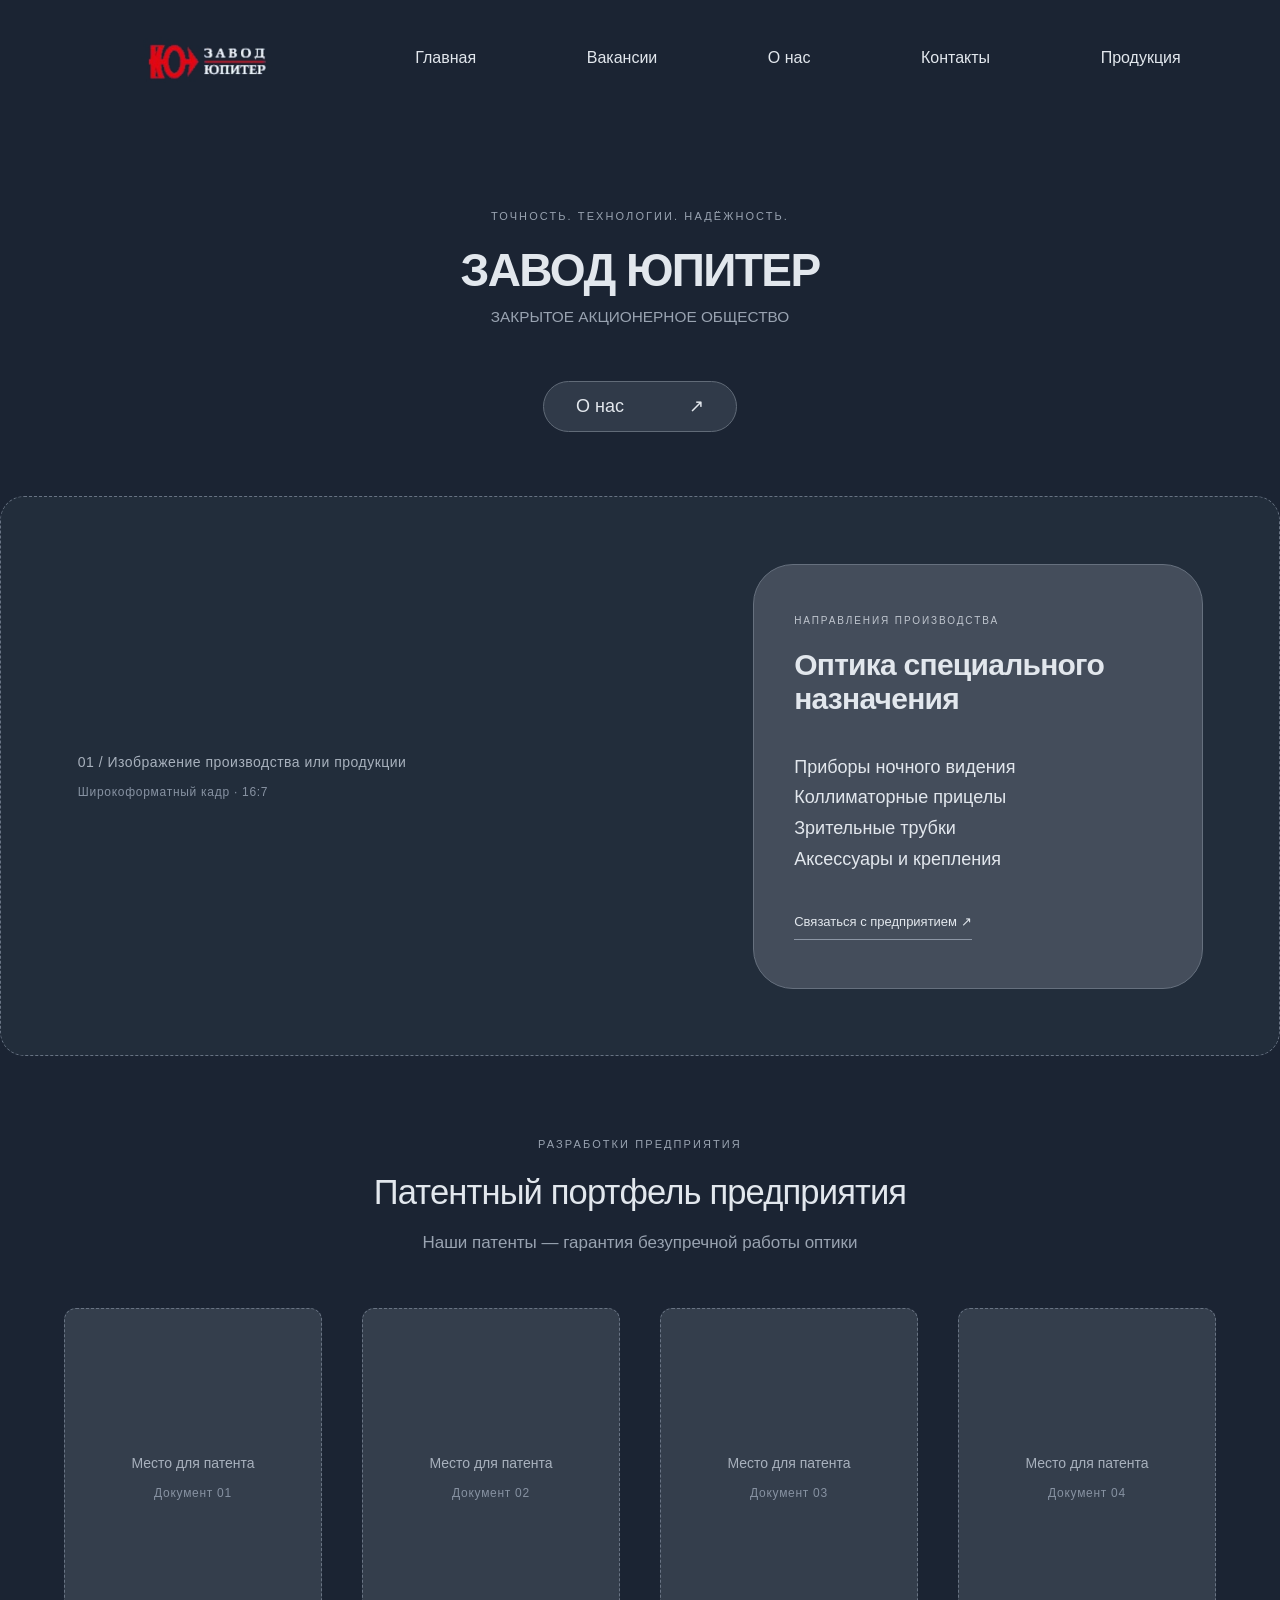
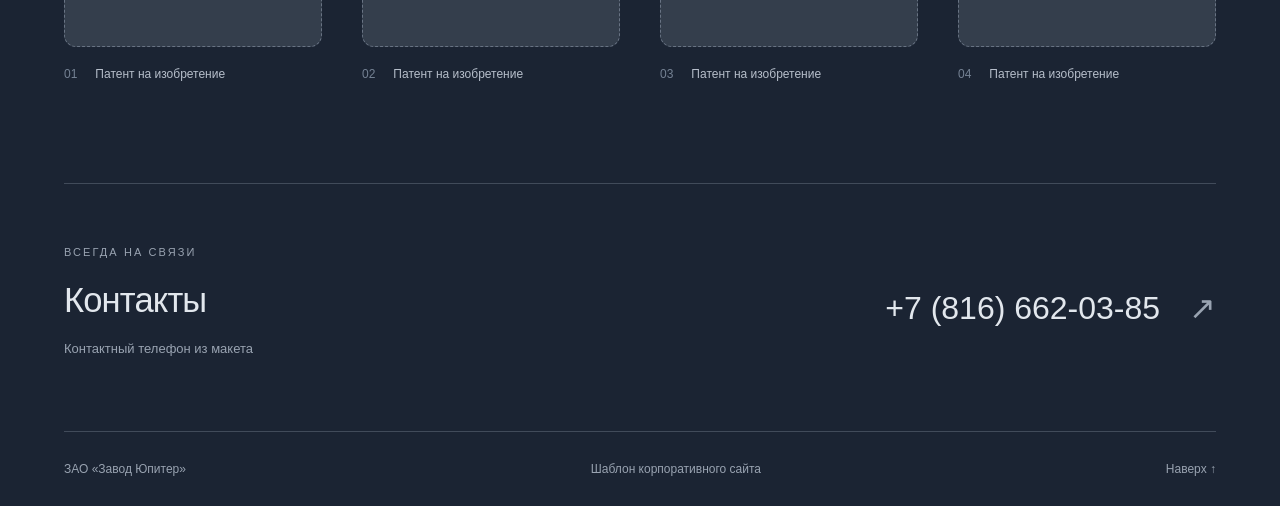
==== index.html @ e833fb5b "в" ====
<!DOCTYPE html>
<html lang="ru"> <!--сайт на русском помогает для правильных шрифтов и поисковиках -->
<head>
    <meta charset="UTF-8">
    <link rel="stylesheet" href="./style.css">
    <meta name="viewport" content="width=device-width, initial-scale=1.0"><!-- адаптив говорит чтоб ширина подстроилась под устройство -->
    <title>Завод Юпитер — оптика специального назначения</title>
</head>
<body id="home">
   
    
    <header class="header wrap">
          <a class="logo-slot" href="index.html" aria-label="Завод Юпитер — главная">
           <img src="./img/logo.png" alt="Логотип Завод Юпитер">
    

  
            <a href="index.html">Главная</a>
            <a href="careers.html">Вакансии</a> 
            <a href="about.html">О нас</a>      
            <a href="#contacts">Контакты</a>     
            <a href="#products">Продукция</a>
        
    </header>

    <main id="main">
        <!-- HERO SECTION -->
        <section class="hero wrap" aria-labelledby="hero-title">
            <p class="eyebrow">Точность. Технологии. Надёжность.</p>
            <h1 id="hero-title">ЗАВОД ЮПИТЕР</h1>
            <p class="hero-subtitle">Закрытое акционерное общество</p>
            <a class="button" href="about.html">О нас <span aria-hidden="true">↗</span></a>
        </section>

        <!-- PRODUCT SECTION -->
        <section class="product-feature" id="products" aria-labelledby="product-title">
            <!-- Сюда потом вставишь фото через CSS background-image -->
            <div class="feature-slot placeholder">
                <span class="slot-label">01 / Изображение производства или продукции<span>Широкоформатный кадр · 16:7</span></span>
            </div>
            
            <div class="product-card">
                <p class="eyebrow">Направления производства</p>
                <h2 id="product-title">Оптика специального назначения</h2>
                <ul>
                    <li>Приборы ночного видения</li>
                    <li>Коллиматорные прицелы</li>
                    <li>Зрительные трубки</li>
                    <li>Аксессуары и крепления</li>
                </ul>
                <a class="text-link" href="#contacts">Связаться с предприятием <span aria-hidden="true">↗</span></a>
            </div>
        </section>

        <!-- PATENTS SECTION -->
        <section class="patents wrap" aria-labelledby="patents-title">
            <div class="section-heading centered">
                <p class="eyebrow">Разработки предприятия</p>
                <h2 id="patents-title">Патентный портфель предприятия</h2>
                <p>Наши патенты — гарантия безупречной работы оптики</p>
            </div>
            <div class="patent-grid">
                <figure><div class="patent-slot placeholder"><span>Место для патента<span>Документ 01</span></span></div><figcaption><span>01</span> Патент на изобретение</figcaption></figure>
                <figure><div class="patent-slot placeholder"><span>Место для патента<span>Документ 02</span></span></div><figcaption><span>02</span> Патент на изобретение</figcaption></figure>
                <figure><div class="patent-slot placeholder"><span>Место для патента<span>Документ 03</span></span></div><figcaption><span>03</span> Патент на изобретение</figcaption></figure>
                <figure><div class="patent-slot placeholder"><span>Место для патента<span>Документ 04</span></span></div><figcaption><span>04</span> Патент на изобретение</figcaption></figure>
            </div>
        </section>

        <!-- CONTACTS SECTION (Оставил на главной, так как это логично) -->
        <section class="contacts wrap" id="contacts" aria-labelledby="contacts-title">
            <div>
                <p class="eyebrow">Всегда на связи</p>
                <h2 id="contacts-title">Контакты</h2>
                <p>Контактный телефон из макета</p>
            </div>
            <a class="phone" href="tel:+78166620385">+7 (816) 662-03-85 <span aria-hidden="true">↗</span></a>
        </section>
    </main>

    <footer class="footer wrap">
        <span>ЗАО «Завод Юпитер»</span>
        <span>Шаблон корпоративного сайта</span>
        <a href="#home">Наверх ↑</a>
    </footer>
</body>
</html>
---- style.css ----
/* Цвета и настройки темы */
:root {
    color-scheme: dark;
    --bg: #1b2433;
    --panel: #252f3e;
    --text: #e2e7ed;
    --muted: #99a3b1;
    --line: #414b5a;
    --accent: #d83b47;
}

/* Базовые стили */
* {
    box-sizing: border-box;
}

html {
    scroll-behavior: smooth;
    scroll-padding-top: 30px;
}

body {
    margin: 0;
    background: var(--bg);
    color: var(--text);
    font-family: Arial, Helvetica, sans-serif;
    line-height: 1.5;
}

a {
    color: inherit;
    text-decoration: none;
}

a:focus-visible,
summary:focus-visible {
    outline: 2px solid #f17882;
    outline-offset: 6px;
}

.wrap {
    width: calc(100% - 128px);
    max-width: 1728px;
    margin-inline: auto;
}

/* =========================================
   ИСПРАВЛЕННАЯ ШАПКА И НАВИГАЦИЯ
   ========================================= */
.header {
    min-height: 116px;
    display: flex;
    align-items: center;
    justify-content: space-around;
    gap: 40px;
}

/* НОВЫЕ СТИЛИ ДЛЯ ЛОГОТИПА */
.logo-slot {
    display: flex;
    align-items: center;
    justify-content: center;
    /* Убрали жесткие размеры, чтобы логотип не был маленьким в большой рамке */
    padding: 10px; 
    border: none !important;       /* Убираем пунктирную рамку placeholder */
    background: transparent !important; /* Убираем серый фон */
    flex-shrink: 0;
}

.logo-slot img {
    height: 50px; /* Оптимальная высота для шапки */
    width: auto;  /* Ширина подстроится пропорционально */
    object-fit: contain;
    display: block;
}

/* ИСПРАВЛЕННОЕ МЕНЮ (чтобы не разъезжалось) */
.header nav {
    display: flex;
    gap: 30px; /* Фиксированный отступ вместо растягивающегося clamp */
    align-items: center;
}

nav a {
    font-size: 14px;
    font-weight: 600;
    padding: 9px 0;
    border-bottom: 1px solid #8b95a4;
    transition: color .2s;
    white-space: nowrap; /* Чтобы ссылки не переносились */
}

nav a:hover,
.text-link:hover {
    color: #f17882;
}

/* =========================================
   ОСТАЛЬНЫЕ СТИЛИ (БЕЗ ИЗМЕНЕНИЙ)
   ========================================= */

/* Ячейки для изображений */
.placeholder {
    border: 1px dashed #687383;
    background: #26303e;
    color: #a8b1bd;
    display: flex;
    align-items: center;
    justify-content: center;
    text-align: center;
}

.placeholder span span {
    display: block;
    font-size: 12px;
    letter-spacing: .06em;
    margin-top: 10px;
    color: #8792a2;
}

/* Первый экран */
.hero {
    text-align: center;
    padding: 92px 0 64px;
}

.eyebrow {
    text-transform: uppercase;
    font-size: 11px;
    letter-spacing: .19em;
    color: var(--muted);
    margin: 0 0 20px;
}

h1 {
    font-size: clamp(36px, 3.6vw, 68px);
    line-height: 1.1;
    letter-spacing: -.035em;
    margin: 0 0 10px;
    font-weight: 600;
}

.hero-subtitle {
    text-transform: uppercase;
    font-size: clamp(12px, 1.2vw, 19px);
    color: var(--muted);
    margin: 0;
}

.button {
    display: inline-flex;
    justify-content: space-between;
    align-items: center;
    gap: 65px;
    border: 1px solid #616b78;
    background: #303a49;
    border-radius: 40px;
    padding: 11px 32px;
    margin-top: 53px;
    font-size: 18px;
    transition: background .2s;
}

.button:hover {
    background: #414d5f;
}

/* Продукция */
.product-feature {
    max-width: 1920px;
    margin: auto;
    min-height: 560px;
    position: relative;
    border-radius: 24px;
    overflow: hidden;
    background: var(--panel);
    display: flex;
    align-items: center;
    justify-content: flex-end;
    padding: 64px 6%;
}

.feature-slot {
    position: absolute;
    inset: 0;
    border-radius: 24px;
    justify-content: flex-start;
    padding: 6%;
    text-align: left;
    background: #222d3b;
}

.slot-label {
    max-width: 40%;
    font-size: 14px;
    letter-spacing: .035em;
}

.product-card {
    position: relative;
    width: 450px;
    max-width: 48%;
    padding: 48px 40px;
    background: #444d5b;
    border: 1px solid #66707e;
    border-radius: 40px;
}

.product-card .eyebrow {
    font-size: 10px;
    color: #c0c6cf;
}

h2 {
    font-weight: 500;
    font-size: clamp(28px, 2.7vw, 48px);
    line-height: 1.15;
    letter-spacing: -.025em;
    margin: 0 0 18px;
}

.product-card h2 {
    font-size: 30px;
    font-weight: 600;
}

.product-card ul {
    list-style: none;
    padding: 0;
    margin: 35px 0;
    font-size: 18px;
    line-height: 1.7;
}

.text-link {
    display: inline-block;
    font-size: 13px;
    border-bottom: 1px solid #8b95a4;
    padding-bottom: 7px;
}

/* Патенты */
.patents {
    padding-block: 80px 100px;
}

.section-heading {
    margin-bottom: 52px;
}

.centered {
    text-align: center;
}

.section-heading p:not(.eyebrow) {
    color: var(--muted);
    font-size: 17px;
    margin: 0;
}

.patent-grid {
    display: grid;
    grid-template-columns: repeat(4, minmax(0, 1fr));
    gap: 40px;
}

figure {
    margin: 0;
}

.patent-slot {
    aspect-ratio: .76;
    border-radius: 12px;
    background: #343e4c;
    padding: 25px;
    font-size: 14px;
}

figcaption {
    display: flex;
    gap: 18px;
    font-size: 12px;
    margin-top: 18px;
    color: #b6beca;
}

figcaption > span {
    color: #758294;
}

/* О предприятии */
.about {
    display: grid;
    grid-template-columns: 1.05fr 1fr;
    gap: 8%;
    padding-block: 85px;
    border-top: 1px solid var(--line);
}

.about-slot {
    aspect-ratio: 4/3;
    border-radius: 16px;
}

.about-copy {
    align-self: center;
}

.about-copy > p:not(.eyebrow) {
    color: #adb6c3;
    font-size: 17px;
    max-width: 550px;
}

.history-mark {
    display: flex;
    gap: 25px;
    align-items: center;
    margin-top: 30px;
}

.history-mark strong {
    font-size: 58px;
    line-height: 1;
    font-weight: 400;
}

.history-mark span {
    color: var(--muted);
    font-size: 12px;
}

/* Вакансии */
.careers {
    padding-block: 80px 100px;
    border-top: 1px solid var(--line);
}

.vacancy-list {
    border-top: 1px solid var(--line);
}

details {
    border-bottom: 1px solid var(--line);
    padding: 0 24px;
}

summary {
    cursor: pointer;
    list-style: none;
    display: flex;
    justify-content: space-between;
    align-items: center;
    gap: 20px;
    padding: 26px 0;
    font-size: 18px;
}

summary::-webkit-details-marker {
    display: none;
}

summary span {
    font-size: 28px;
    color: var(--muted);
    transition: transform .2s;
}

details[open] summary span {
    transform: rotate(45deg);
}

details p {
    color: var(--muted);
    margin: 0 0 18px;
}

details .text-link {
    margin-bottom: 25px;
}

/* Контакты */
.contacts {
    border-top: 1px solid var(--line);
    padding-block: 60px;
    display: flex;
    align-items: center;
    justify-content: space-between;
    gap: 30px;
}

.contacts p:not(.eyebrow) {
    color: var(--muted);
    font-size: 13px;
}

.phone {
    font-size: clamp(22px, 2.5vw, 42px);
    white-space: nowrap;
}

.phone span {
    color: var(--muted);
    margin-left: 20px;
}

/* Подвал */
.footer {
    border-top: 1px solid var(--line);
    padding-block: 28px;
    display: flex;
    justify-content: space-between;
    gap: 20px;
    color: var(--muted);
    font-size: 12px;
}

/* Доступность */
.skip-link {
    position: absolute;
    top: 10px;
    left: 10px;
    transform: translateY(-200%);
    padding: 12px;
    background: var(--bg);
    z-index: 10;
}

.skip-link:focus {
    transform: none;
}

@media (min-width: 1800px) {
    .hero {
        padding-block: 110px 75px;
    }

    .product-feature {
        min-height: 700px;
    }

    .patent-slot {
        padding: 40px;
    }

}

@media (max-width: 1000px) {
    .wrap {
        width: calc(100% - 64px);
    }

    .header {
        gap: 24px;
    }

    .header nav {
        gap: 22px;
    }

    /* Адаптив для логотипа на планшетах */
    .logo-slot img {
        height: 40px;
    }

    .hero {
        padding-top: 70px;
    }

    .product-feature {
        min-height: 480px;
        padding: 40px;
    }

    .product-card {
        padding: 32px;
        max-width: 52%;
    }

    .product-card h2 {
        font-size: 26px;
    }

    .product-card ul {
        font-size: 16px;
    }

    .patent-grid {
        gap: 20px;
    }

    .about {
        gap: 40px;
    }

    .phone {
        font-size: 26px;
    }

}

@media (max-width: 700px) {
    .wrap {
        width: calc(100% - 40px);
    }

    .header {
        padding-block: 22px;
        flex-direction: column;
        align-items: flex-start;
        gap: 22px;
    }

    .header nav {
        width: 100%;
        gap: 10px 22px;
        flex-wrap: wrap;
    }

    nav a {
        font-size: 12px;
    }

    .hero {
        padding-block: 55px 45px;
    }

    .hero .eyebrow {
        font-size: 9px;
    }

    .button {
        margin-top: 32px;
    }

    .product-feature {
        margin-inline: 12px;
        padding: 0;
        display: block;
        border-radius: 16px;
    }

    .feature-slot {
        position: relative;
        min-height: 240px;
        border-radius: 16px 16px 0 0;
        padding: 25px;
        justify-content: center;
        text-align: center;
    }

    .slot-label {
        max-width: 100%;
        font-size: 12px;
    }

    .product-card {
        width: 100%;
        max-width: none;
        padding: 30px;
        border-radius: 0 0 16px 16px;
    }

    .product-card ul {
        margin-block: 24px;
    }

    .patents {
        padding-block: 55px;
    }

    .section-heading {
        margin-bottom: 32px;
    }

    .section-heading p:not(.eyebrow) {
        font-size: 14px;
    }

    .patent-grid {
        grid-template-columns: repeat(2, minmax(0, 1fr));
        gap: 28px 16px;
    }

    .patent-slot {
        font-size: 12px;
        padding: 12px;
    }

    figcaption {
        font-size: 10px;
        gap: 8px;
    }

    .about {
        grid-template-columns: 1fr;
        padding-block: 50px;
        gap: 32px;
    }

    .about-copy > p:not(.eyebrow) {
        font-size: 15px;
    }

    .careers {
        padding-block: 50px;
    }

    details {
        padding-inline: 4px;
    }

    summary {
        font-size: 15px;
        padding-block: 22px;
    }

    .contacts {
        align-items: flex-start;
        flex-direction: column;
        padding-block: 45px;
    }

    .phone {
        font-size: 24px;
    }

    .phone span {
        margin-left: 5px;
    }

    .footer {
        flex-wrap: wrap;
        font-size: 11px;
    }

    .footer span:nth-child(2) {
        display: none;
    }

}

@media (prefers-reduced-motion: reduce) {
    html {
        scroll-behavior: auto;
    }

    * {
        transition: none !important;
    }

}/* --- АДАПТИВ ДЛЯ ТЕЛЕФОНОВ (Меню) --- */
@media (max-width: 768px) {
    /* Шапка становится вертикальной */
    .header-inner {
        flex-direction: column;
        gap: 20px;
        padding: 15px 0;
    }

    /* Логотип по центру или слева, как тебе удобнее */
    .logo {
        margin-bottom: 10px;
    }

    /* Меню: разрешаем перенос строк и центрируем */
    nav {
        display: flex;
        flex-wrap: wrap;       /* Самое важное: ссылки переносятся */
        justify-content: center; /* Центрируем кнопки */
        gap: 15px 20px;        /* Отступы: 15px между строками, 20px между кнопками */
        width: 100%;
    }

    /* Сами ссылки делаем чуть меньше и удобнее для пальца */
    nav a {
        font-size: 13px;
        padding: 8px 12px;     /* Увеличиваем область клика */
        border-bottom: none;   /* Убираем подчеркивание на телефоне, чтобы не мешало */
        background: rgba(255,255,255,0.05); /* Легкий фон для кнопок */
        border-radius: 8px;    /* Скругляем углы кнопок */
    }
}
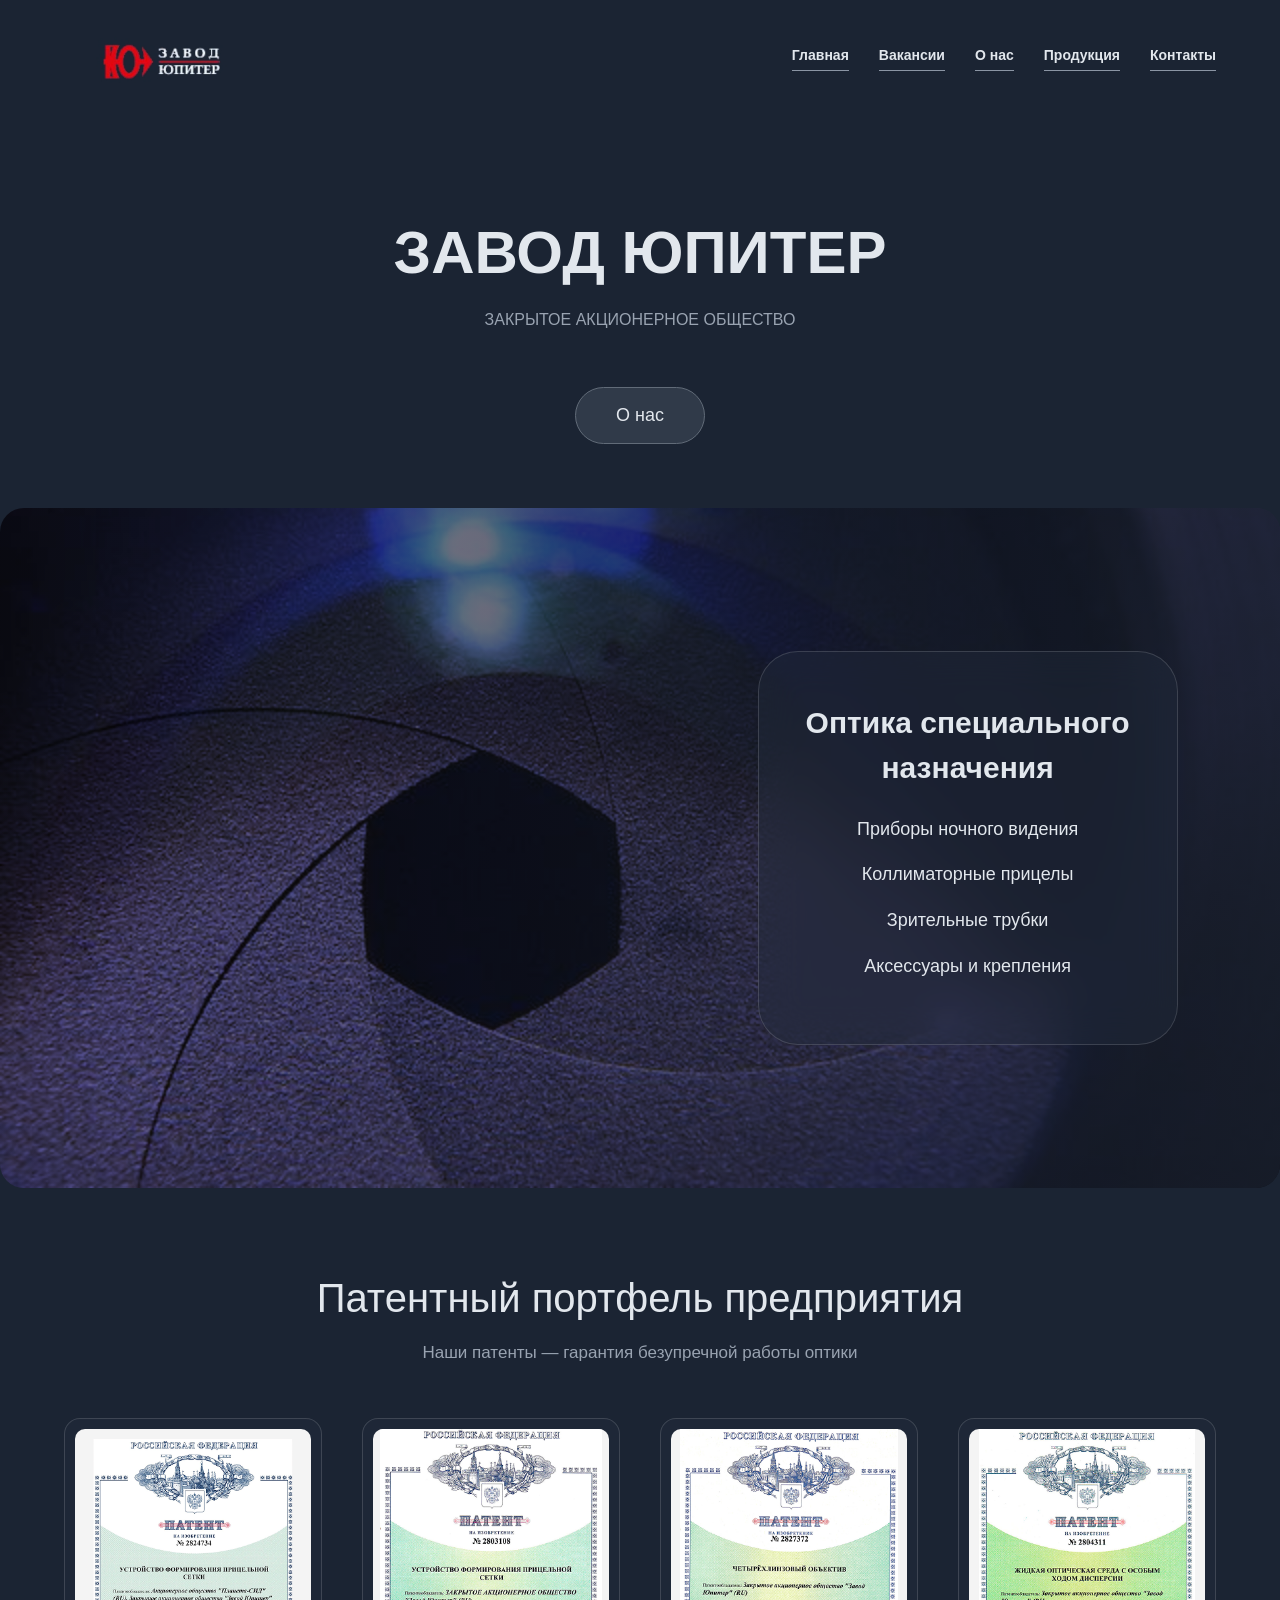
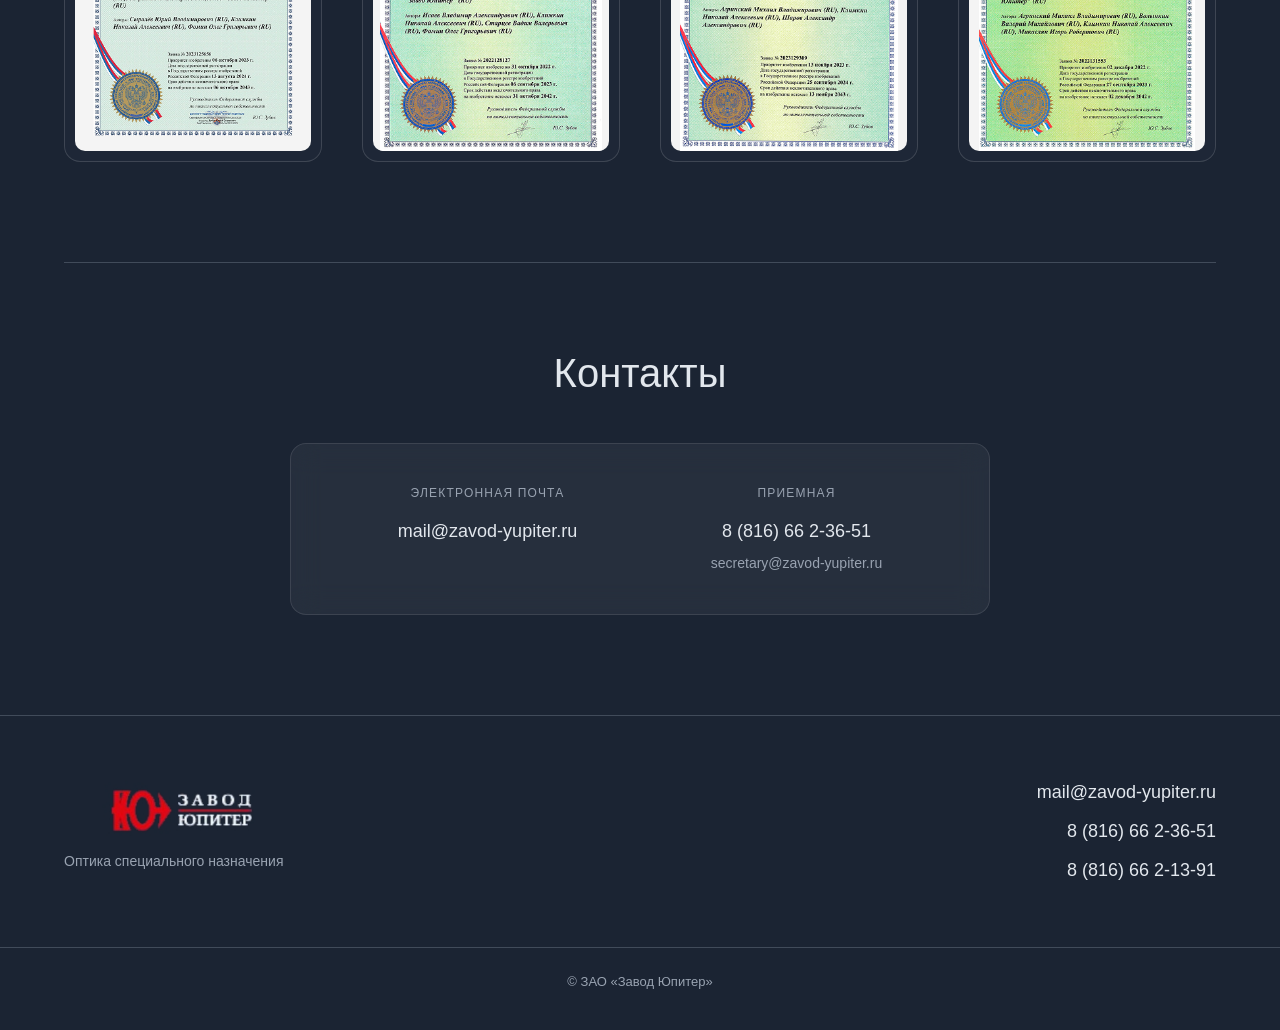
==== commit e2029377: "закончила" ====
--- a/index.html
+++ b/index.html
@@ -1,87 +1,96 @@
 <!DOCTYPE html>
-<html lang="ru"> <!--сайт на русском помогает для правильных шрифтов и поисковиках -->
+<html lang="ru">
 <head>
     <meta charset="UTF-8">
     <link rel="stylesheet" href="./style.css">
-    <meta name="viewport" content="width=device-width, initial-scale=1.0"><!-- адаптив говорит чтоб ширина подстроилась под устройство -->
+    <meta name="viewport" content="width=device-width, initial-scale=1.0"> <!-- адаптив  -->
     <title>Завод Юпитер — оптика специального назначения</title>
 </head>
 <body id="home">
-   
-    
-    <header class="header wrap">
-          <a class="logo-slot" href="index.html" aria-label="Завод Юпитер — главная">
-           <img src="./img/logo.png" alt="Логотип Завод Юпитер">
-    
 
-  
+    <!-- ШАПКА -->
+    <div class="shapka">
+        
+        <a href="index.html">
+            <img src="./img/logo.png" alt="Логотип Завод Юпитер" class="logo-img">
+        </a>
+        <div class="menu">
             <a href="index.html">Главная</a>
-            <a href="careers.html">Вакансии</a> 
-            <a href="about.html">О нас</a>      
-            <a href="#contacts">Контакты</a>     
-            <a href="#products">Продукция</a>
-        
-    </header>
+            <a href="careers.html">Вакансии</a>
+            <a href="about.html">О нас</a>
+            <a href="products.html">Продукция</a>
+            <a href="index.html#kontakty">Контакты</a>
+        </div>
+    </div>
 
-    <main id="main">
-        <!-- HERO SECTION -->
-        <section class="hero wrap" aria-labelledby="hero-title">
-            <p class="eyebrow">Точность. Технологии. Надёжность.</p>
-            <h1 id="hero-title">ЗАВОД ЮПИТЕР</h1>
-            <p class="hero-subtitle">Закрытое акционерное общество</p>
-            <a class="button" href="about.html">О нас <span aria-hidden="true">↗</span></a>
-        </section>
+    <!-- ПЕРВЫЙ ЭКРАН -->
+    <div class="pervyy-ekran">
+        <p class="glavnyy-zagolovok">ЗАВОД ЮПИТЕР</p>
+        <p class="podzagolovok">Закрытое акционерное общество</p>
+        <a class="knopka" href="about.html">О нас</a>
+    </div>
 
-        <!-- PRODUCT SECTION -->
-        <section class="product-feature" id="products" aria-labelledby="product-title">
-            <!-- Сюда потом вставишь фото через CSS background-image -->
-            <div class="feature-slot placeholder">
-                <span class="slot-label">01 / Изображение производства или продукции<span>Широкоформатный кадр · 16:7</span></span>
+    <!-- ПРОДУКЦИЯ -->
+    <div class="produkciya-blok" id="produkciya">
+        <div class="foto-fon">
+            <img src="./img/linzbody.webp" alt="Объектив оптики" loading="lazy"> <!-- loading="lazy" = картинка загрузится при прокрутке -->
+        </div>
+        <div class="kartochka-tovara">
+            <p class="zagolovok-kartochki">Оптика специального назначения</p>
+            <p class="punkt-spiska">Приборы ночного видения</p>
+            <p class="punkt-spiska">Коллиматорные прицелы</p>
+            <p class="punkt-spiska">Зрительные трубки</p>
+            <p class="punkt-spiska">Аксессуары и крепления</p>
+        </div>
+    </div>
+
+    <!-- ПАТЕНТЫ -->
+    <div class="patenty">
+        <div class="shapka-sekcii">
+            <p class="zagolovok-sekcii">Патентный портфель предприятия</p>
+            <p class="podzagolovok-sekcii">Наши патенты — гарантия безупречной работы оптики</p>
+        </div>
+        <div class="setka-patentov">
+            <div class="patent-mesto"><img src="./img/docx1.png" alt="Патент 1" loading="lazy"></div>
+            <div class="patent-mesto"><img src="./img/docx2.png" alt="Патент 2" loading="lazy"></div>
+            <div class="patent-mesto"><img src="./img/docx3.png" alt="Патент 3" loading="lazy"></div>
+            <div class="patent-mesto"><img src="./img/docx4.png" alt="Патент 4" loading="lazy"></div>
+        </div>
+    </div>
+
+    <!-- КОНТАКТЫ -->
+    <div class="kontakty" id="kontakty">
+        <p class="zagolovok-sekcii">Контакты</p>
+        <div class="steklo-blok">
+            <div class="kontakt-kol">
+                <p class="nadzagolovok">Электронная почта</p>
+                <a class="ssylka" href="mailto:mail@zavod-yupiter.ru">mail@zavod-yupiter.ru</a>
             </div>
-            
-            <div class="product-card">
-                <p class="eyebrow">Направления производства</p>
-                <h2 id="product-title">Оптика специального назначения</h2>
-                <ul>
-                    <li>Приборы ночного видения</li>
-                    <li>Коллиматорные прицелы</li>
-                    <li>Зрительные трубки</li>
-                    <li>Аксессуары и крепления</li>
-                </ul>
-                <a class="text-link" href="#contacts">Связаться с предприятием <span aria-hidden="true">↗</span></a>
+            <div class="kontakt-kol">
+                <p class="nadzagolovok">Приемная</p>
+                <a class="ssylka" href="tel:+781666623651">8 (816) 66 2-36-51</a>
+                <a class="ssylka-serebro" href="mailto:secretary@zavod-yupiter.ru">secretary@zavod-yupiter.ru</a>
             </div>
-        </section>
+        </div>
+    </div>
 
-        <!-- PATENTS SECTION -->
-        <section class="patents wrap" aria-labelledby="patents-title">
-            <div class="section-heading centered">
-                <p class="eyebrow">Разработки предприятия</p>
-                <h2 id="patents-title">Патентный портфель предприятия</h2>
-                <p>Наши патенты — гарантия безупречной работы оптики</p>
+    <!-- ПОДВАЛ -->
+    <div class="podval">
+        <div class="podval-obolochka">
+            <div class="podval-levo">
+                <img src="./img/logo.png" alt="Завод Юпитер" class="podval-logo">
+                <p class="podval-tekst">Оптика специального назначения</p>
             </div>
-            <div class="patent-grid">
-                <figure><div class="patent-slot placeholder"><span>Место для патента<span>Документ 01</span></span></div><figcaption><span>01</span> Патент на изобретение</figcaption></figure>
-                <figure><div class="patent-slot placeholder"><span>Место для патента<span>Документ 02</span></span></div><figcaption><span>02</span> Патент на изобретение</figcaption></figure>
-                <figure><div class="patent-slot placeholder"><span>Место для патента<span>Документ 03</span></span></div><figcaption><span>03</span> Патент на изобретение</figcaption></figure>
-                <figure><div class="patent-slot placeholder"><span>Место для патента<span>Документ 04</span></span></div><figcaption><span>04</span> Патент на изобретение</figcaption></figure>
+            <div class="podval-pravo">
+                <a class="podval-ssylka" href="mailto:mail@zavod-yupiter.ru">mail@zavod-yupiter.ru</a>
+                <a class="podval-ssylka" href="tel:+781666623651">8 (816) 66 2-36-51</a>
+                <a class="podval-ssylka" href="tel:+781666621391">8 (816) 66 2-13-91</a>
             </div>
-        </section>
+        </div>
+        <div class="podval-niz">
+            <p>© ЗАО «Завод Юпитер»</p>
+        </div>
+    </div>
 
-        <!-- CONTACTS SECTION (Оставил на главной, так как это логично) -->
-        <section class="contacts wrap" id="contacts" aria-labelledby="contacts-title">
-            <div>
-                <p class="eyebrow">Всегда на связи</p>
-                <h2 id="contacts-title">Контакты</h2>
-                <p>Контактный телефон из макета</p>
-            </div>
-            <a class="phone" href="tel:+78166620385">+7 (816) 662-03-85 <span aria-hidden="true">↗</span></a>
-        </section>
-    </main>
-
-    <footer class="footer wrap">
-        <span>ЗАО «Завод Юпитер»</span>
-        <span>Шаблон корпоративного сайта</span>
-        <a href="#home">Наверх ↑</a>
-    </footer>
 </body>
 </html>
--- a/style.css
+++ b/style.css
@@ -1,683 +1,627 @@
-/* Цвета и настройки темы */
-:root {
-    color-scheme: dark;
-    --bg: #1b2433;
-    --panel: #252f3e;
-    --text: #e2e7ed;
-    --muted: #99a3b1;
-    --line: #414b5a;
-    --accent: #d83b47;
-}
-
-/* Базовые стили */
-* {
-    box-sizing: border-box;
-}
-
-html {
-    scroll-behavior: smooth;
-    scroll-padding-top: 30px;
+/* border-box: ширина блока включает в себя рамки и отступы, чтобы ничего не разъезжалось звезда у скобки говорит что ко всему относится  */
+* { 
+    box-sizing: border-box; 
 }
 
 body {
     margin: 0;
-    background: var(--bg);
-    color: var(--text);
-    font-family: Arial, Helvetica, sans-serif;
-    line-height: 1.5;
-}
-
-a {
-    color: inherit;
-    text-decoration: none;
-}
-
-a:focus-visible,
-summary:focus-visible {
-    outline: 2px solid #f17882;
-    outline-offset: 6px;
-}
-
-.wrap {
+    background: #1b2433;
+    color: #e2e7ed;
+    font-family: Arial, sans-serif;
+    line-height: 1.5;  /* Расстояние между строками текста */
+}
+
+p { 
+    margin: 0 0 15px 0; 
+}
+a { /* Настройки для всех ссылок */
+    color: inherit; 
+    text-decoration: none; 
+}
+img { 
+    max-width: 100%; 
+    display: block; /* картинку квадратным блоком (чтобы не было зазоров снизу) */
+}
+
+/*  ШАПКА  */
+.shapka {
+    min-height: 116px;
+    width: calc(100% - 128px); /* ширина на весь экран но чтоб были отступы ставим фиксированное числ -128 тк браузер делит на 2 и будет с двух сторон 64 */
+    max-width: 1728px;
+    margin: 0 auto;  /*  сверху/снизу 0, слева/справа auto (браузер сам центрирует) */
+    display: flex;
+    align-items: center;
+    justify-content: space-between;
+}
+
+.logo-img { 
+    height: 50px; 
+    display: block; /* картинку квадратным блоком (чтобы не было зазоров снизу) */
+}
+.menu { /*  выставили все рядом (контейнер)  */
+    display: flex; 
+    gap: 30px; 
+}
+
+.menu a { /*  нашли все что лежит в этом контейнере и задали цвета  */
+    font-size: 14px;
+    font-weight: 600;
+    border-bottom: 1px solid #8b95a4;
+    padding-bottom: 4px;
+}
+
+.menu a:hover {
+     color: #f17882;
+     }
+
+/*  ГЛАВНАЯ СТРАНИЦА */
+.pervyy-ekran {
     width: calc(100% - 128px);
     max-width: 1728px;
-    margin-inline: auto;
-}
-
-/* =========================================
-   ИСПРАВЛЕННАЯ ШАПКА И НАВИГАЦИЯ
-   ========================================= */
-.header {
-    min-height: 116px;
-    display: flex;
-    align-items: center;
-    justify-content: space-around;
-    gap: 40px;
-}
-
-/* НОВЫЕ СТИЛИ ДЛЯ ЛОГОТИПА */
-.logo-slot {
-    display: flex;
-    align-items: center;
-    justify-content: center;
-    /* Убрали жесткие размеры, чтобы логотип не был маленьким в большой рамке */
-    padding: 10px; 
-    border: none !important;       /* Убираем пунктирную рамку placeholder */
-    background: transparent !important; /* Убираем серый фон */
-    flex-shrink: 0;
-}
-
-.logo-slot img {
-    height: 50px; /* Оптимальная высота для шапки */
-    width: auto;  /* Ширина подстроится пропорционально */
-    object-fit: contain;
-    display: block;
-}
-
-/* ИСПРАВЛЕННОЕ МЕНЮ (чтобы не разъезжалось) */
-.header nav {
-    display: flex;
-    gap: 30px; /* Фиксированный отступ вместо растягивающегося clamp */
-    align-items: center;
-}
-
-nav a {
-    font-size: 14px;
-    font-weight: 600;
-    padding: 9px 0;
-    border-bottom: 1px solid #8b95a4;
-    transition: color .2s;
-    white-space: nowrap; /* Чтобы ссылки не переносились */
-}
-
-nav a:hover,
-.text-link:hover {
-    color: #f17882;
-}
-
-/* =========================================
-   ОСТАЛЬНЫЕ СТИЛИ (БЕЗ ИЗМЕНЕНИЙ)
-   ========================================= */
-
-/* Ячейки для изображений */
-.placeholder {
-    border: 1px dashed #687383;
-    background: #26303e;
-    color: #a8b1bd;
-    display: flex;
-    align-items: center;
-    justify-content: center;
-    text-align: center;
-}
-
-.placeholder span span {
-    display: block;
-    font-size: 12px;
-    letter-spacing: .06em;
-    margin-top: 10px;
-    color: #8792a2;
-}
-
-/* Первый экран */
-.hero {
+    margin: 0 auto;
     text-align: center;
     padding: 92px 0 64px;
 }
 
-.eyebrow {
-    text-transform: uppercase;
-    font-size: 11px;
-    letter-spacing: .19em;
-    color: var(--muted);
-    margin: 0 0 20px;
-}
-
-h1 {
-    font-size: clamp(36px, 3.6vw, 68px);
-    line-height: 1.1;
-    letter-spacing: -.035em;
-    margin: 0 0 10px;
-    font-weight: 600;
-}
-
-.hero-subtitle {
-    text-transform: uppercase;
-    font-size: clamp(12px, 1.2vw, 19px);
-    color: var(--muted);
-    margin: 0;
-}
-
-.button {
-    display: inline-flex;
-    justify-content: space-between;
-    align-items: center;
-    gap: 65px;
+.glavnyy-zagolovok { 
+    font-size: 60px; 
+    font-weight: 600; 
+    margin-bottom: 10px;
+ }
+.podzagolovok {
+     font-size: 16px; 
+     color: #99a3b1; 
+     text-transform: uppercase; /* Делает все буквы заглавными */
+    }
+
+.knopka {
+    display: inline-block;/* Кнопка по размеру текста, а не на весь экран */
     border: 1px solid #616b78;
     background: #303a49;
     border-radius: 40px;
-    padding: 11px 32px;
-    margin-top: 53px;
+    padding: 14px 40px;
+    margin-top: 40px;
     font-size: 18px;
-    transition: background .2s;
-}
-
-.button:hover {
-    background: #414d5f;
-}
-
-/* Продукция */
-.product-feature {
+}
+
+.knopka:hover { background: #414d5f; }
+
+.produkciya-blok {
     max-width: 1920px;
-    margin: auto;
-    min-height: 560px;
+    margin: 0 auto;
+    min-height: 680px;
     position: relative;
     border-radius: 24px;
     overflow: hidden;
-    background: var(--panel);
     display: flex;
     align-items: center;
     justify-content: flex-end;
-    padding: 64px 6%;
-}
-
-.feature-slot {
+    padding: 80px 8%;
+}
+
+.foto-fon {
+     position: absolute; 
+     inset: 0;
+      z-index: 0; /* на заднем плане */
+    }
+
+.foto-fon img {
+    width: 100%;
+    height: 100%;
+    object-fit: cover;/* Картинка заполняет блок, не искажаясь (лишнее обрезается) */
+    filter: brightness(0.6) blur(0.5px);/* Затемняем и размываем фото, чтобы текст читался */
+}
+
+.foto-fon::after {  /* Создаем дополнительный слой поверх фото */
+    content: "";
     position: absolute;
     inset: 0;
-    border-radius: 24px;
-    justify-content: flex-start;
-    padding: 6%;
-    text-align: left;
-    background: #222d3b;
-}
-
-.slot-label {
-    max-width: 40%;
-    font-size: 14px;
-    letter-spacing: .035em;
-}
-
-.product-card {
-    position: relative;
-    width: 450px;
-    max-width: 48%;
+    background: linear-gradient(90deg, rgba(27,36,51,0.05), rgba(27,36,51,0.7));/* Градиент: слева прозрачно, справа темно */
+}
+
+.kartochka-tovara {
+    position: relative;/* Поднимаем над фоном */
+    z-index: 1;/* Ставим выше картинки */
+    width: 420px;
+    max-width: 45%;
     padding: 48px 40px;
-    background: #444d5b;
-    border: 1px solid #66707e;
+    text-align: center;
+    background: rgba(37, 47, 62, 0.42);
+    backdrop-filter: blur(20px);/* Размытие фона за карточкой (эффект стекла) */
+    border: 1px solid rgba(255, 255, 255, 0.14);
     border-radius: 40px;
 }
 
-.product-card .eyebrow {
-    font-size: 10px;
-    color: #c0c6cf;
-}
-
-h2 {
+.zagolovok-kartochki {
+     font-size: 30px; 
+     font-weight: 600;
+      margin-bottom: 24px;/* отступ внизу */
+     }
+.punkt-spiska { 
+    font-size: 18px; 
+    line-height: 1.7; 
+}
+
+.patenty {
+    width: calc(100% - 128px);
+    max-width: 1728px;
+    margin: 0 auto;
+    padding: 80px 0 100px;
+}
+
+.shapka-sekcii { 
+    text-align: center;
+     margin-bottom: 52px; 
+    }
+.zagolovok-sekcii { 
+    font-size: 40px; 
+    font-weight: 500; 
+    margin-bottom: 12px;
+ }
+.podzagolovok-sekcii { 
+    font-size: 17px; 
+    color: #99a3b1; 
+}
+
+.setka-patentov {
+    display: grid;/*  ровных рядов */
+    grid-template-columns: repeat(4, 1fr);/* 4 колонки одинакового размера */
+    gap: 40px;
+}
+
+.patent-mesto {
+    aspect-ratio: 3 / 4;aspect-ratio: 3 / 4; /* форма прямоугольника */
+    border-radius: 16px;
+    overflow: hidden;/* Обрезаем картинку по скругленным углам */
+    padding: 10px;
+    background: rgba(37, 47, 62, 0.42);
+    backdrop-filter: blur(20px);
+    border: 1px solid rgba(255, 255, 255, 0.14);
+}
+
+.patent-mesto img {
+    width: 100%;
+    height: 100%;
+    object-fit: contain;/* Картинка вписывается целиком, не обрезается */
+    background: #f4f4f4;
+    border-radius: 10px;
+}
+
+.kontakty {
+    width: calc(100% - 128px);
+    max-width: 1728px;
+    margin: 0 auto;
+    border-top: 1px solid #414b5a;
+    padding: 80px 0 100px;
+    text-align: center;
+}
+
+.steklo-blok {
+    display: flex;
+    justify-content: space-around;
+    max-width: 700px;
+    margin: 40px auto 0;
+    padding: 40px;
+    background: rgba(255, 255, 255, 0.05);
+    backdrop-filter: blur(15px);
+    border: 1px solid rgba(255, 255, 255, 0.1);
+    border-radius: 16px;
+}
+
+.kontakt-kol { 
+    display: flex;
+     flex-direction: column; 
+     gap: 8px; 
+    }
+
+.nadzagolovok {
+    font-size: 12px;
+    text-transform: uppercase;/* Заглавные буквы */
+    letter-spacing: 0.1em;
+    color: #99a3b1;
+    margin-bottom: 8px;
+}
+
+.ssylka { 
+    font-size: 18px; 
     font-weight: 500;
-    font-size: clamp(28px, 2.7vw, 48px);
-    line-height: 1.15;
-    letter-spacing: -.025em;
-    margin: 0 0 18px;
-}
-
-.product-card h2 {
-    font-size: 30px;
-    font-weight: 600;
-}
-
-.product-card ul {
-    list-style: none;
-    padding: 0;
-    margin: 35px 0;
-    font-size: 18px;
+ }
+.ssylka:hover { 
+    color: #f17882;
+ }
+.ssylka-serebro { 
+    font-size: 14px; 
+    color: #99a3b1;
+ }
+.ssylka-serebro:hover {
+     color: #f17882; 
+    }
+
+/*  ОБЩАЯ ОБЕРТКА ДЛЯ СТРАНИЦ */
+.about-wrapper {
+    width: calc(100% - 128px);
+    max-width: 1000px;
+    margin: 20px auto 80px;
+    background: #232e3d;
+    border: 1px solid #2d3a4d;
+    border-radius: 30px;
+    padding: 40px;
+}
+
+.section-title {
+    font-size: 32px;
+    font-weight: bold;
+    text-align: center;
+    margin-bottom: 30px;
+    color: #ffffff;
+}
+
+.glass-box {
+    background: rgba(255, 255, 255, 0.06);
+    border: 1px solid rgba(255, 255, 255, 0.12);
+    border-radius: 20px;
+    padding: 30px;
+    backdrop-filter: blur(10px);
+    margin-bottom: 40px;
+}
+
+.intro-box {
+     padding: 15px 30px;
+      margin-bottom: 30px;
+     }
+
+.center-text { 
+    text-align: center; 
+    color: #c8d1db; 
+    font-size: 15px;
+ }
+
+.row {
+    display: flex;
+    gap: 40px;
+    margin-bottom: 40px;
+    align-items: center;
+}
+
+.col-text {
+    flex: 1;
+    font-size: 15px;
+    color: #c8d1db;
     line-height: 1.7;
-}
-
-.text-link {
-    display: inline-block;
-    font-size: 13px;
-    border-bottom: 1px solid #8b95a4;
-    padding-bottom: 7px;
-}
-
-/* Патенты */
-.patents {
-    padding-block: 80px 100px;
-}
-
-.section-heading {
-    margin-bottom: 52px;
-}
-
-.centered {
-    text-align: center;
-}
-
-.section-heading p:not(.eyebrow) {
-    color: var(--muted);
-    font-size: 17px;
-    margin: 0;
-}
-
-.patent-grid {
-    display: grid;
-    grid-template-columns: repeat(4, minmax(0, 1fr));
-    gap: 40px;
-}
-
-figure {
-    margin: 0;
-}
-
-.patent-slot {
-    aspect-ratio: .76;
+    text-align: justify;
+}
+
+/* --- Стекло с объективами (НЕ ТРОГАЕМ) --- */
+.col-photo {
+    flex: 1;
+    position: relative;/* Точка отсчета для абсолютно позиционированных объективов */
+    min-height: 420px; 
+    margin-bottom: 0;
+    overflow: hidden; /* Обрезает объективы, если они вылезут */
+}
+
+.obj-left {
+    width: 50%;             
+    position: absolute;     
+    top: 15px;              
+    left: 2%;               
+    transform: rotate(146deg); 
+}
+
+.obj-right {
+    width: 45%;             
+    position: absolute;     
+    top: 80px;              
+    right: 9%;              
+    transform: rotate(186deg);  
+}
+
+/* --- Блок с фотографией цеха (ЦЕНТРИРУЕМ) --- */
+.people-box {
+    flex: 1.2;    
+    padding: 15px; 
+    display: flex;
+    justify-content: center;
+    align-items: center;
+}
+
+.people-box img {
+    width: 100%;
     border-radius: 12px;
-    background: #343e4c;
-    padding: 25px;
-    font-size: 14px;
-}
-
-figcaption {
-    display: flex;
-    gap: 18px;
-    font-size: 12px;
-    margin-top: 18px;
-    color: #b6beca;
-}
-
-figcaption > span {
-    color: #758294;
-}
-
-/* О предприятии */
-.about {
-    display: grid;
-    grid-template-columns: 1.05fr 1fr;
-    gap: 8%;
-    padding-block: 85px;
-    border-top: 1px solid var(--line);
-}
-
-.about-slot {
-    aspect-ratio: 4/3;
-    border-radius: 16px;
-}
-
-.about-copy {
-    align-self: center;
-}
-
-.about-copy > p:not(.eyebrow) {
-    color: #adb6c3;
-    font-size: 17px;
-    max-width: 550px;
-}
-
-.history-mark {
-    display: flex;
-    gap: 25px;
-    align-items: center;
-    margin-top: 30px;
-}
-
-.history-mark strong {
-    font-size: 58px;
-    line-height: 1;
-    font-weight: 400;
-}
-
-.history-mark span {
-    color: var(--muted);
-    font-size: 12px;
-}
-
-/* Вакансии */
-.careers {
-    padding-block: 80px 100px;
-    border-top: 1px solid var(--line);
-}
-
-.vacancy-list {
-    border-top: 1px solid var(--line);
-}
-
-details {
-    border-bottom: 1px solid var(--line);
-    padding: 0 24px;
-}
-
-summary {
-    cursor: pointer;
-    list-style: none;
+    display: block;
+}
+
+.red {
+     color: #e32636; 
+     font-weight: bold;
+     }
+.text-bottom { 
+    color: #c8d1db; 
+    font-size: 15px; 
+    margin-bottom: 20px; 
+    line-height: 1.7; 
+}
+
+/*  СТРАНИЦА ВАКАНСИИ  */
+.vacancy-list { 
+    display: flex;
+     flex-direction: column; 
+     gap: 15px; 
+    }
+
+.vacancy-item { /* Заголовок вакансии (виден всегда) */
+    background: rgba(255, 255, 255, 0.04);
+    border: 1px solid rgba(255, 255, 255, 0.08);
+    border-radius: 12px;
+    overflow: hidden;
+    transition: background 0.3s;
+}
+
+.vacancy-item:hover { 
+    background: rgba(255, 255, 255, 0.07); 
+}
+
+.vacancy-title {
     display: flex;
     justify-content: space-between;
     align-items: center;
+    padding: 20px 25px;
+    font-size: 16px;
+    font-weight: bold;
+    color: #ffffff;
+    cursor: pointer;/* Курсор-рука, показывающая, что можно кликнуть */
+    list-style: none; /* Убираем стандартную стрелку браузера */
+}
+
+.vacancy-title::-webkit-details-marker {/* Убираем стрелку в браузере Chrome */
+     display: none; 
+    }
+
+.plus { 
+    font-size: 24px;
+     color: #99a3b1;
+      transition: transform 0.3s;
+     }
+details[open] .plus {
+     transform: rotate(45deg); 
+     color: #f17882; 
+    }
+
+.vacancy-content {
+    padding: 0 25px 25px 25px;
+    color: #c8d1db;
+    font-size: 15px;
+    line-height: 1.6;
+}
+
+.vacancy-content p { 
+    margin-bottom: 12px; 
+}
+.vacancy-content strong { 
+    color: #e2e7ed;
+ }
+
+.vacancy-btn {
+    display: inline-block;
+    background: #1a6491; 
+    color: #ffffff;
+    padding: 10px 20px;
+    border-radius: 6px;
+    font-size: 14px;
+    font-weight: 500;
+    margin-top: 15px;
+    transition: background 0.2s;
+}
+
+.vacancy-btn:hover { 
+    background: #2077ab; 
+}
+
+/* СТРАНИЦА ПРОДУКЦИЯ  */
+.product-grid {
+    display: grid;
+    grid-template-columns: repeat(3, 1fr);
     gap: 20px;
-    padding: 26px 0;
-    font-size: 18px;
-}
-
-summary::-webkit-details-marker {
-    display: none;
-}
-
-summary span {
-    font-size: 28px;
-    color: var(--muted);
-    transition: transform .2s;
-}
-
-details[open] summary span {
-    transform: rotate(45deg);
-}
-
-details p {
-    color: var(--muted);
-    margin: 0 0 18px;
-}
-
-details .text-link {
-    margin-bottom: 25px;
-}
-
-/* Контакты */
-.contacts {
-    border-top: 1px solid var(--line);
-    padding-block: 60px;
-    display: flex;
+    margin-bottom: 30px;
+}
+
+.product-card {
+    background: rgba(255, 255, 255, 0.04);
+    border: 1px solid rgba(255, 255, 255, 0.08);
+    border-radius: 16px;
+    padding: 25px;
+    transition: background 0.3s, border-color 0.3s;
+}
+
+.product-card:hover {
+    background: rgba(255, 255, 255, 0.07);
+    border-color: rgba(241, 120, 130, 0.5);
+}
+
+.product-name { 
+    font-size: 18px; 
+    font-weight: bold;
+     color: #ffffff; 
+     margin-bottom: 10px;
+     }
+.product-desc { 
+    font-size: 14px; 
+    color: #c8d1db;
+     line-height: 1.6; 
+     margin-bottom: 0; 
+    }
+
+/*  ПОДВАЛ  */
+.podval {
+    border-top: 1px solid #414b5a;
+    padding: 60px 0 0;
+}
+
+.podval-obolochka {
+    width: calc(100% - 128px);
+    max-width: 1728px;
+    margin: 0 auto;
+    display: flex;
+    justify-content: space-between;
     align-items: center;
-    justify-content: space-between;
-    gap: 30px;
-}
-
-.contacts p:not(.eyebrow) {
-    color: var(--muted);
+    padding-bottom: 60px;
+}
+
+.podval-levo {
+     display: flex; 
+     flex-direction: column;
+      gap: 15px;
+     }
+.podval-logo {
+     height: 60px; 
+     width: auto; 
+    }
+.podval-tekst { 
+    color: #99a3b1; 
+    font-size: 14px; 
+}
+.podval-pravo { 
+    display: flex; 
+    flex-direction: column;
+     gap: 12px; text-align: right;
+     }
+
+.podval-ssylka { 
+    font-size: 18px; 
+    font-weight: 500; 
+    color: #e2e7ed;
+ }
+.podval-ssylka:hover { 
+    color: #f17882;
+ }
+
+.podval-niz { /* Нижняя полоса с копирайтом */
+    width: 100%;
+    padding: 24px 20px;
+    border-top: 1px solid #414b5a;
+    text-align: center;
     font-size: 13px;
-}
-
-.phone {
-    font-size: clamp(22px, 2.5vw, 42px);
-    white-space: nowrap;
-}
-
-.phone span {
-    color: var(--muted);
-    margin-left: 20px;
-}
-
-/* Подвал */
-.footer {
-    border-top: 1px solid var(--line);
-    padding-block: 28px;
-    display: flex;
-    justify-content: space-between;
-    gap: 20px;
-    color: var(--muted);
-    font-size: 12px;
-}
-
-/* Доступность */
-.skip-link {
-    position: absolute;
-    top: 10px;
-    left: 10px;
-    transform: translateY(-200%);
-    padding: 12px;
-    background: var(--bg);
-    z-index: 10;
-}
-
-.skip-link:focus {
-    transform: none;
-}
-
-@media (min-width: 1800px) {
-    .hero {
-        padding-block: 110px 75px;
-    }
-
-    .product-feature {
-        min-height: 700px;
-    }
-
-    .patent-slot {
-        padding: 40px;
-    }
-
+    color: #99a3b1;
 }
 
 @media (max-width: 1000px) {
-    .wrap {
-        width: calc(100% - 64px);
-    }
-
-    .header {
-        gap: 24px;
-    }
-
-    .header nav {
-        gap: 22px;
-    }
-
-    /* Адаптив для логотипа на планшетах */
-    .logo-slot img {
-        height: 40px;
-    }
-
-    .hero {
-        padding-top: 70px;
-    }
-
-    .product-feature {
-        min-height: 480px;
-        padding: 40px;
-    }
-
-    .product-card {
-        padding: 32px;
-        max-width: 52%;
-    }
-
-    .product-card h2 {
-        font-size: 26px;
-    }
-
-    .product-card ul {
-        font-size: 16px;
-    }
-
-    .patent-grid {
-        gap: 20px;
-    }
-
-    .about {
-        gap: 40px;
-    }
-
-    .phone {
-        font-size: 26px;
-    }
-
-}
-
+    /* Если экран стал меньше 1000px, применяем правила ниже: */
+
+    .shapka, .pervyy-ekran, .patenty, .kontakty, .podval-obolochka, .about-wrapper {
+        width: calc(100% - 64px); 
+        /* Ширина: 100% экрана минус 64px (по 32px с каждой стороны). 
+           На компьютере было 128px (по 64px с каждой стороны), теперь отступы стали меньше, чтобы поместилось больше контента. */
+    }
+    
+    .setka-patentov { gap: 20px; } 
+    /* Расстояние между карточками патентов уменьшаем с 40px до 20px, чтобы они не прилипали к краям. */
+
+    .kartochka-tovara { padding: 36px 32px; } 
+    /* Внутренние отступы стеклянной карточки на главной чуть уменьшаем (было 48px 40px). */
+
+    .zagolovok-kartochki { font-size: 26px; } 
+    /* Заголовок на карточке делаем чуть меньше (было 30px), чтобы текст не вылезал. */
+
+    .punkt-spiska { font-size: 16px; } 
+    /* Текст в списке тоже чуть уменьшаем (было 18px). */
+
+    .row { gap: 20px; } 
+    /* Расстояние между колонками на странице "О нас" уменьшаем с 40px до 20px. */
+
+    .about-wrapper { padding: 30px; } 
+    /* Внутренние отступы большой темной плашки страниц уменьшаем с 40px до 30px. */
+
+    .product-grid { grid-template-columns: repeat(2, 1fr); } 
+    /* Сетку продукции на главной перестраиваем: на компьютере было 3 колонки, на планшете делаем 2. */
+}
 @media (max-width: 700px) {
-    .wrap {
-        width: calc(100% - 40px);
-    }
-
-    .header {
-        padding-block: 22px;
-        flex-direction: column;
-        align-items: flex-start;
-        gap: 22px;
-    }
-
-    .header nav {
-        width: 100%;
-        gap: 10px 22px;
-        flex-wrap: wrap;
-    }
-
-    nav a {
-        font-size: 12px;
-    }
-
-    .hero {
-        padding-block: 55px 45px;
-    }
-
-    .hero .eyebrow {
-        font-size: 9px;
-    }
-
-    .button {
-        margin-top: 32px;
-    }
-
-    .product-feature {
-        margin-inline: 12px;
-        padding: 0;
-        display: block;
-        border-radius: 16px;
-    }
-
-    .feature-slot {
-        position: relative;
-        min-height: 240px;
-        border-radius: 16px 16px 0 0;
-        padding: 25px;
-        justify-content: center;
-        text-align: center;
-    }
-
-    .slot-label {
-        max-width: 100%;
-        font-size: 12px;
-    }
-
-    .product-card {
-        width: 100%;
-        max-width: none;
-        padding: 30px;
-        border-radius: 0 0 16px 16px;
-    }
-
-    .product-card ul {
-        margin-block: 24px;
-    }
-
-    .patents {
-        padding-block: 55px;
-    }
-
-    .section-heading {
-        margin-bottom: 32px;
-    }
-
-    .section-heading p:not(.eyebrow) {
-        font-size: 14px;
-    }
-
-    .patent-grid {
-        grid-template-columns: repeat(2, minmax(0, 1fr));
-        gap: 28px 16px;
-    }
-
-    .patent-slot {
-        font-size: 12px;
-        padding: 12px;
-    }
-
-    figcaption {
-        font-size: 10px;
-        gap: 8px;
-    }
-
-    .about {
-        grid-template-columns: 1fr;
-        padding-block: 50px;
-        gap: 32px;
-    }
-
-    .about-copy > p:not(.eyebrow) {
-        font-size: 15px;
-    }
-
-    .careers {
-        padding-block: 50px;
-    }
-
-    details {
-        padding-inline: 4px;
-    }
-
-    summary {
-        font-size: 15px;
-        padding-block: 22px;
-    }
-
-    .contacts {
-        align-items: flex-start;
-        flex-direction: column;
-        padding-block: 45px;
-    }
-
-    .phone {
-        font-size: 24px;
-    }
-
-    .phone span {
-        margin-left: 5px;
-    }
-
-    .footer {
-        flex-wrap: wrap;
-        font-size: 11px;
-    }
-
-    .footer span:nth-child(2) {
-        display: none;
-    }
-
-}
-
-@media (prefers-reduced-motion: reduce) {
-    html {
-        scroll-behavior: auto;
-    }
-
-    * {
-        transition: none !important;
-    }
-
-}/* --- АДАПТИВ ДЛЯ ТЕЛЕФОНОВ (Меню) --- */
-@media (max-width: 768px) {
-    /* Шапка становится вертикальной */
-    .header-inner {
-        flex-direction: column;
-        gap: 20px;
-        padding: 15px 0;
-    }
-
-    /* Логотип по центру или слева, как тебе удобнее */
-    .logo {
-        margin-bottom: 10px;
-    }
-
-    /* Меню: разрешаем перенос строк и центрируем */
-    nav {
-        display: flex;
-        flex-wrap: wrap;       /* Самое важное: ссылки переносятся */
-        justify-content: center; /* Центрируем кнопки */
-        gap: 15px 20px;        /* Отступы: 15px между строками, 20px между кнопками */
-        width: 100%;
-    }
-
-    /* Сами ссылки делаем чуть меньше и удобнее для пальца */
-    nav a {
-        font-size: 13px;
-        padding: 8px 12px;     /* Увеличиваем область клика */
-        border-bottom: none;   /* Убираем подчеркивание на телефоне, чтобы не мешало */
-        background: rgba(255,255,255,0.05); /* Легкий фон для кнопок */
-        border-radius: 8px;    /* Скругляем углы кнопок */
-    }
-}+    /* Если экран стал меньше 700px (телефон), применяем правила ниже: */
+
+    .shapka, .pervyy-ekran, .patenty, .kontakty, .podval-obolochka, .about-wrapper {
+        width: calc(100% - 40px); 
+        /* Отступы по бокам делаем еще меньше: минус 40px (по 20px с каждой стороны). Экран маленький, надо экономить место. */
+    }
+    
+    .shapka { flex-direction: column; gap: 20px; padding: 20px 0; } 
+    /* ШАПКА: меняем направление с "ряд" (flex-direction: row) на "столбик" (column). 
+       Теперь логотип сверху, а меню под ним. */
+
+    .menu { flex-wrap: wrap; justify-content: center; gap: 15px; } 
+    /* МЕНЮ: разрешаем ссылкам переноситься на новую строку (flex-wrap: wrap), 
+       выравниваем их по центру и ставим отступ между ними 15px. */
+
+    .produkciya-blok { padding: 30px 20px; justify-content: center; } 
+    /* БЛОК ПРОДУКЦИИ: уменьшаем отступы. Карточку теперь выравниваем по центру, а не вправо. */
+
+    .kartochka-tovara { width: 100%; max-width: none; } 
+    /* Карточка продукции занимает 100% ширины (на весь экран телефона). */
+
+    .setka-patentov { grid-template-columns: repeat(2, 1fr); } 
+    /* ПАТЕНТЫ: оставляем 2 колонки (на телефоне 4 штуки в ряд будут слишком мелкими). */
+
+    .steklo-blok { flex-direction: column; gap: 30px; padding: 30px; } 
+    /* КОНТАКТЫ: блоки почты и приемной ставим друг под другом (в столбик). */
+
+    .about-wrapper { padding: 20px; border-radius: 20px; } 
+    /* Темная плашка страниц: делаем отступы внутри еще меньше (20px) и скругляем углы поменьше. */
+
+    .row { flex-direction: column; gap: 20px; } 
+    /* КОЛОНКИ на странице "О нас": текст и фото встают друг под друга (в столбик). */
+
+    .row:nth-of-type(2) { flex-direction: column-reverse; } 
+    /* Второй блок на странице "О нас" переворачиваем (column-reverse). 
+       Это значит: сначала текст, а картинка с цехом будет ПОД текстом. */
+
+    .section-title { font-size: 26px; } 
+    /* Заголовки страниц ("О нас", "Вакансии" и т.д.) делаем меньше. */
+
+    .glass-box { padding: 20px; margin-bottom: 20px; } 
+    /* Стеклянные плашки: уменьшаем внутренние отступы и расстояние между ними. */
+
+    .intro-box { padding: 15px; } 
+    /* Самую первую тонкую плашку с текстом делаем еще тоньше. */
+
+    .people-box { flex: 1; width: 100%; padding: 10px; } 
+    /* Блок с фото людей: разрешаем ему занять всю ширину. */
+
+    /* ОБЪЕКТИВЫ (на телефоне) */
+    .col-photo { min-height: 360px; width: 100%; } 
+    /* Стекло с объективами: уменьшаем высоту (на компьютере было 420px), 
+       иначе на телефоне останется много пустого места. */
+
+    .obj-left { width: 55%; transform: rotate(146deg); top: 20px; left: 0%; } 
+    /* Левый объектив: делаем чуть больше по ширине (55%), ставим на 20px сверху, прижимаем к левому краю. */
+
+    .obj-right { width: 50%; transform: rotate(186deg); top: 150px; right: 0%; } 
+    /* Правый объектив: опускаем ниже (top: 150px), чтобы не наезжал на первый, прижимаем к правому краю. */
+
+    .vacancy-title { padding: 15px 20px; font-size: 15px; } 
+    /* ВАКАНСИИ: уменьшаем отступы в заголовке и размер шрифта, чтобы все влезло. */
+
+    .vacancy-content { padding: 0 20px 20px 20px; font-size: 14px; } 
+    /* Текст внутри вакансии делаем чуть меньше (14px) и уменьшаем отступы. */
+
+    .product-grid { grid-template-columns: 1fr; } 
+    /* ПРОДУКЦИЯ: сетку переделываем в 1 колонку (карточки идут друг за другом). */
+
+    .podval { padding-top: 40px; } 
+    /* ПОДВАЛ: уменьшаем отступ сверху. */
+
+    .podval-obolochka { flex-direction: column; align-items: flex-start; gap: 30px; padding-bottom: 40px; } 
+    /* В подвале логотип и контакты ставим в столбик и прижимаем к левому краю. */
+
+    .podval-pravo { text-align: left; } 
+    /* Текст контактов в подвале выравниваем по левому краю (чтобы было ровно). */
+}
+
+
+/*Коротко, что происходит в адаптиве:
+Отступы по бокам уменьшаются (с 64px до 32px, потом до 20px).
+
+Колонки (flex) превращаются в строки (column), чтобы элементы вставали друг под другом.
+
+Сетки (grid) уменьшают количество колонок (с 4 до 2, потом до 1).
+
+Шрифты и отступы внутри карточек становятся меньше, чтобы текст не "вылезал".
+
+Объективы переставляются так, чтобы поместиться в меньшую стеклянную плашку.*/
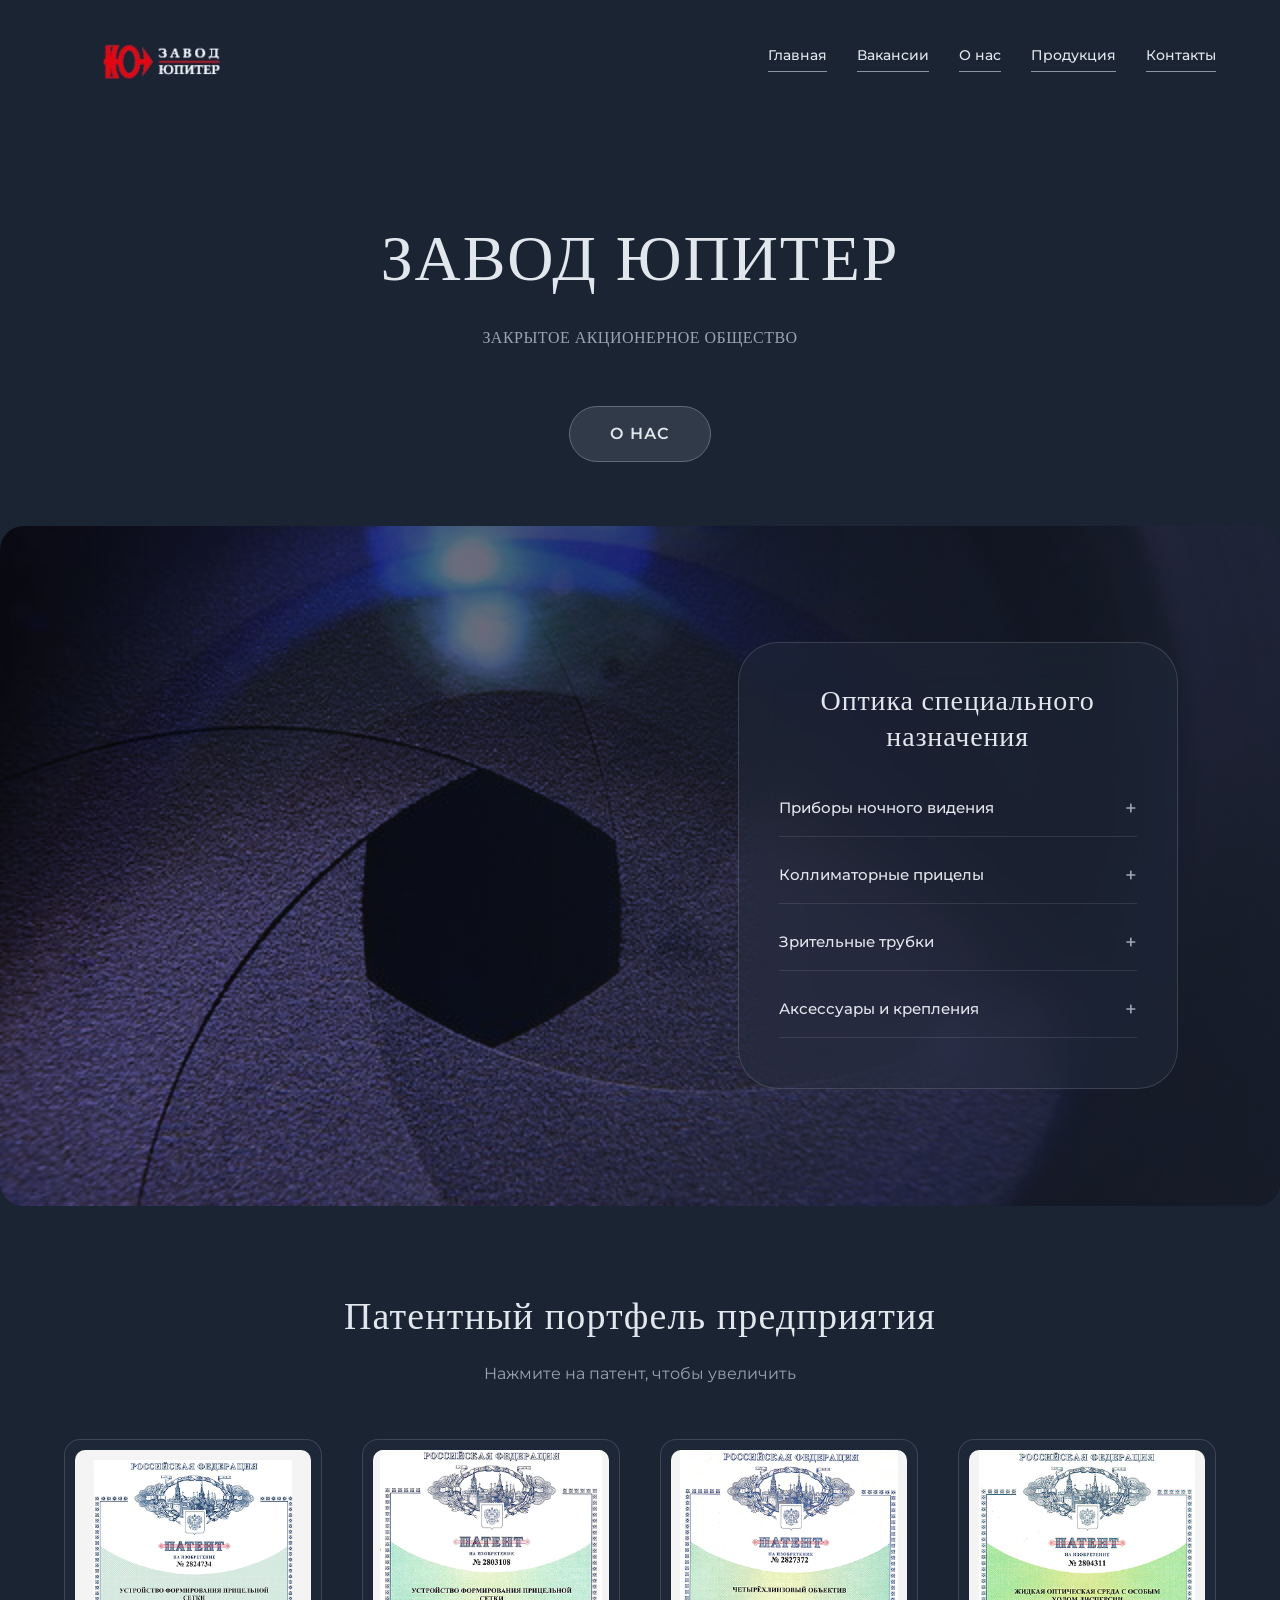
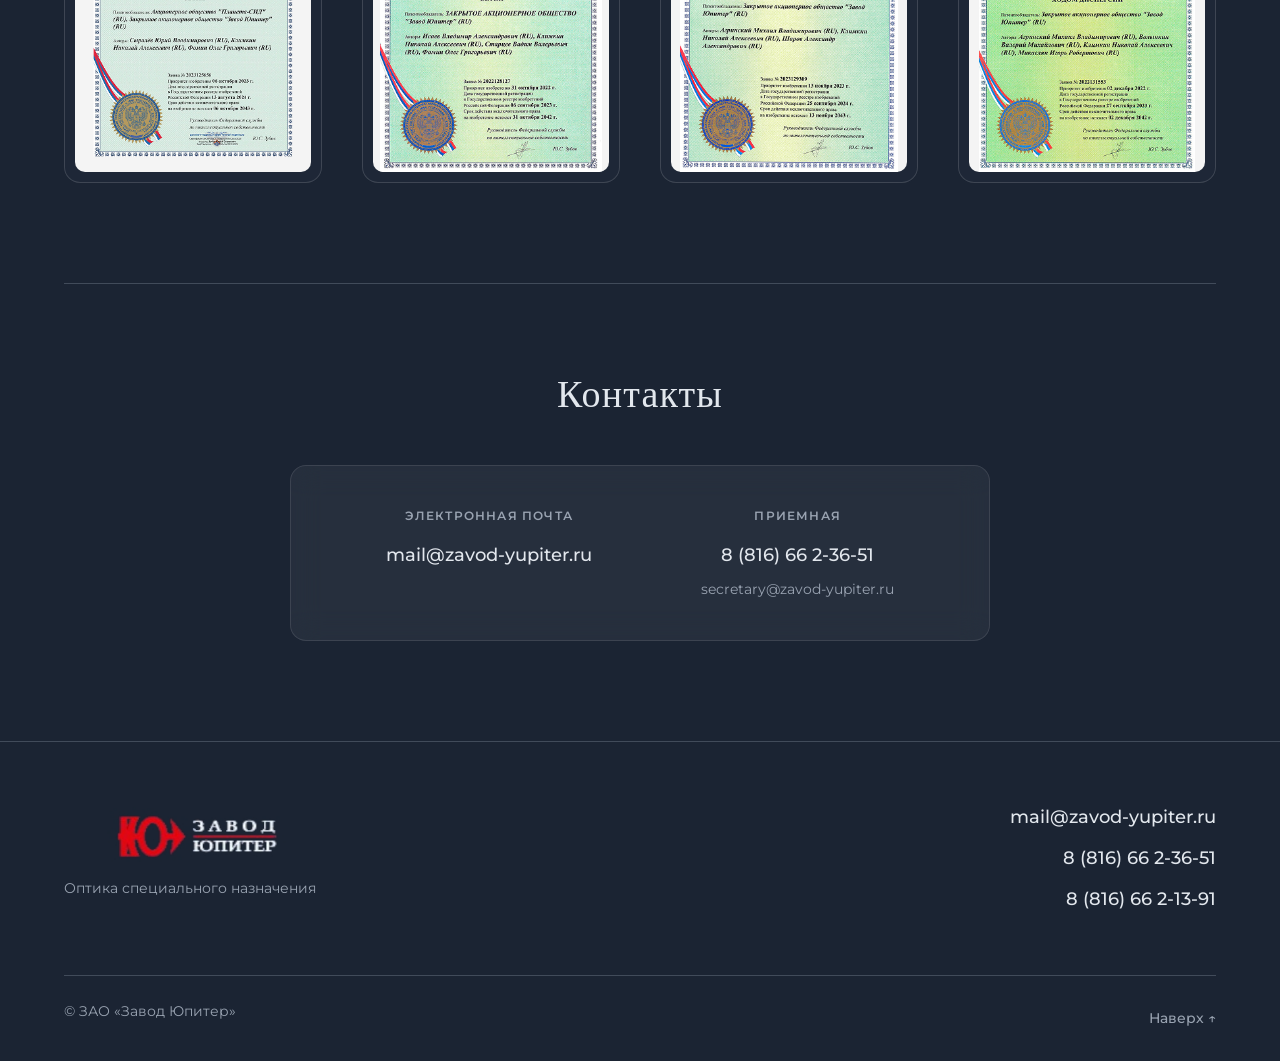
==== commit 8420b255: "изменила код" ====
--- a/index.html
+++ b/index.html
@@ -3,16 +3,16 @@
 <head>
     <meta charset="UTF-8">
     <link rel="stylesheet" href="./style.css">
-    <meta name="viewport" content="width=device-width, initial-scale=1.0"> <!-- адаптив  -->
+    <meta name="viewport" content="width=device-width, initial-scale=1.0">
     <title>Завод Юпитер — оптика специального назначения</title>
+    <link href="https://fonts.googleapis.com/css2?family=Inter:wght@400;500;600&family=Montserrat:wght@600;700&display=swap" rel="stylesheet">
 </head>
-<body id="home">
+<body id="top">
 
     <!-- ШАПКА -->
     <div class="shapka">
-        
-        <a href="index.html">
-            <img src="./img/logo.png" alt="Логотип Завод Юпитер" class="logo-img">
+        <a class="logo-ssylka" href="index.html">
+            <img src="./img/logo.png" alt="Логотип Завод Юпитер">
         </a>
         <div class="menu">
             <a href="index.html">Главная</a>
@@ -33,14 +33,27 @@
     <!-- ПРОДУКЦИЯ -->
     <div class="produkciya-blok" id="produkciya">
         <div class="foto-fon">
-            <img src="./img/linzbody.webp" alt="Объектив оптики" loading="lazy"> <!-- loading="lazy" = картинка загрузится при прокрутке -->
+            <img src="./img/linzbody.webp" alt="Объектив оптики" loading="lazy">
         </div>
         <div class="kartochka-tovara">
             <p class="zagolovok-kartochki">Оптика специального назначения</p>
-            <p class="punkt-spiska">Приборы ночного видения</p>
-            <p class="punkt-spiska">Коллиматорные прицелы</p>
-            <p class="punkt-spiska">Зрительные трубки</p>
-            <p class="punkt-spiska">Аксессуары и крепления</p>
+            
+            <details class="lens-details">
+                <summary>Приборы ночного видения</summary>
+                <p>Оборудование для наблюдения в условиях низкой освещенности и полной темноты.</p>
+            </details>
+            <details class="lens-details">
+                <summary>Коллиматорные прицелы</summary>
+                <p>Оптические прицелы с прицельной маркой для быстрой и точной наводки.</p>
+            </details>
+            <details class="lens-details">
+                <summary>Зрительные трубки</summary>
+                <p>Компактные приборы для наблюдения, отличающиеся высокой светосилой.</p>
+            </details>
+            <details class="lens-details">
+                <summary>Аксессуары и крепления</summary>
+                <p>Надежные крепления и сопутствующие товары для комфортного использования оптики.</p>
+            </details>
         </div>
     </div>
 
@@ -48,13 +61,14 @@
     <div class="patenty">
         <div class="shapka-sekcii">
             <p class="zagolovok-sekcii">Патентный портфель предприятия</p>
-            <p class="podzagolovok-sekcii">Наши патенты — гарантия безупречной работы оптики</p>
+            <p class="podzagolovok-sekcii">Нажмите на патент, чтобы увеличить</p>
         </div>
         <div class="setka-patentov">
-            <div class="patent-mesto"><img src="./img/docx1.png" alt="Патент 1" loading="lazy"></div>
-            <div class="patent-mesto"><img src="./img/docx2.png" alt="Патент 2" loading="lazy"></div>
-            <div class="patent-mesto"><img src="./img/docx3.png" alt="Патент 3" loading="lazy"></div>
-            <div class="patent-mesto"><img src="./img/docx4.png" alt="Патент 4" loading="lazy"></div>
+            <!-- Добавлен onclick для открытия -->
+            <div class="patent-mesto" onclick="openImg('./img/docx1.png')"><img src="./img/docx1.png" alt="Патент 1" loading="lazy"></div>
+            <div class="patent-mesto" onclick="openImg('./img/docx2.png')"><img src="./img/docx2.png" alt="Патент 2" loading="lazy"></div>
+            <div class="patent-mesto" onclick="openImg('./img/docx3.png')"><img src="./img/docx3.png" alt="Патент 3" loading="lazy"></div>
+            <div class="patent-mesto" onclick="openImg('./img/docx4.png')"><img src="./img/docx4.png" alt="Патент 4" loading="lazy"></div>
         </div>
     </div>
 
@@ -89,8 +103,26 @@
         </div>
         <div class="podval-niz">
             <p>© ЗАО «Завод Юпитер»</p>
+            <a href="#top" class="btn-up">Наверх ↑</a>
         </div>
     </div>
 
+    <!-- ОКНО ДЛЯ ПАТЕНТА (СКРЫТО ПО УМОЛЧАНИЮ) -->
+    <div id="modal" class="modal">
+        <span class="close" onclick="closeImg()">&times;</span>
+        <img id="modal-img" src="" alt="Патент">
+    </div>
+
+    <!-- СКРИПТ ДЛЯ ОТКРЫТИЯ/ЗАКРЫТИЯ -->
+    <script>
+        function openImg(src) {
+            document.getElementById('modal-img').src = src;
+            document.getElementById('modal').style.display = 'block';
+        }
+        function closeImg() {
+            document.getElementById('modal').style.display = 'none';
+        }
+    </script>
+
 </body>
 </html>
--- a/style.css
+++ b/style.css
@@ -1,4 +1,4 @@
-/* border-box: ширина блока включает в себя рамки и отступы, чтобы ничего не разъезжалось звезда у скобки говорит что ко всему относится  */
+/* ================= БАЗА ================= */
 * { 
     box-sizing: border-box; 
 }
@@ -7,54 +7,55 @@
     margin: 0;
     background: #1b2433;
     color: #e2e7ed;
-    font-family: Arial, sans-serif;
-    line-height: 1.5;  /* Расстояние между строками текста */
-}
-
-p { 
-    margin: 0 0 15px 0; 
-}
-a { /* Настройки для всех ссылок */
-    color: inherit; 
-    text-decoration: none; 
-}
-img { 
-    max-width: 100%; 
-    display: block; /* картинку квадратным блоком (чтобы не было зазоров снизу) */
-}
-
-/*  ШАПКА  */
+    
+    /* ОСНОВНОЙ ШРИФТ: Montserrat для всех текстов (параграфы, ссылки, кнопки) */
+    font-family: 'Montserrat', Arial, sans-serif;
+    line-height: 1.6;
+}
+
+/* ШРИФТ ДЛЯ ЗАГОЛОВКОВ: Prata для крупных заголовков (солидный, с засечками) */
+.glavnyy-zagolovok, 
+.podzagolovok, 
+.section-title, 
+.zagolovok-sekcii, 
+.zagolovok-kartochki, 
+.product-name, 
+.title-medium, 
+.title-small {
+    font-family: 'Prata', serif;
+    font-weight: 400; /* У Prata нет жирного начертания, он и так выглядит объемно */
+    letter-spacing: 0.03em;
+}
+
+p { margin: 0 0 15px 0; }
+a { color: inherit; text-decoration: none; }
+img { max-width: 100%; display: block; }
+
+/* ================= ШАПКА ================= */
 .shapka {
     min-height: 116px;
-    width: calc(100% - 128px); /* ширина на весь экран но чтоб были отступы ставим фиксированное числ -128 тк браузер делит на 2 и будет с двух сторон 64 */
+    width: calc(100% - 128px);
     max-width: 1728px;
-    margin: 0 auto;  /*  сверху/снизу 0, слева/справа auto (браузер сам центрирует) */
+    margin: 0 auto;
     display: flex;
     align-items: center;
     justify-content: space-between;
 }
 
-.logo-img { 
-    height: 50px; 
-    display: block; /* картинку квадратным блоком (чтобы не было зазоров снизу) */
-}
-.menu { /*  выставили все рядом (контейнер)  */
-    display: flex; 
-    gap: 30px; 
-}
-
-.menu a { /*  нашли все что лежит в этом контейнере и задали цвета  */
+.logo-ssylka img { height: 50px; display: block; }
+.menu { display: flex; gap: 30px; }
+
+.menu a {
     font-size: 14px;
-    font-weight: 600;
+    font-weight: 500;
     border-bottom: 1px solid #8b95a4;
     padding-bottom: 4px;
-}
-
-.menu a:hover {
-     color: #f17882;
-     }
-
-/*  ГЛАВНАЯ СТРАНИЦА */
+    transition: color 0.3s;
+}
+
+.menu a:hover { color: #f17882; }
+
+/* ================= ГЛАВНАЯ СТРАНИЦА ================= */
 .pervyy-ekran {
     width: calc(100% - 128px);
     max-width: 1728px;
@@ -63,25 +64,21 @@
     padding: 92px 0 64px;
 }
 
-.glavnyy-zagolovok { 
-    font-size: 60px; 
-    font-weight: 600; 
-    margin-bottom: 10px;
- }
-.podzagolovok {
-     font-size: 16px; 
-     color: #99a3b1; 
-     text-transform: uppercase; /* Делает все буквы заглавными */
-    }
+.glavnyy-zagolovok { font-size: 64px; margin-bottom: 15px; }
+.podzagolovok { font-size: 16px; color: #99a3b1; text-transform: uppercase; }
 
 .knopka {
-    display: inline-block;/* Кнопка по размеру текста, а не на весь экран */
+    display: inline-block;
     border: 1px solid #616b78;
     background: #303a49;
     border-radius: 40px;
     padding: 14px 40px;
     margin-top: 40px;
-    font-size: 18px;
+    font-size: 16px;
+    font-weight: 600;
+    text-transform: uppercase;
+    letter-spacing: 1px;
+    transition: background 0.3s;
 }
 
 .knopka:hover { background: #414d5f; }
@@ -99,49 +96,48 @@
     padding: 80px 8%;
 }
 
-.foto-fon {
-     position: absolute; 
-     inset: 0;
-      z-index: 0; /* на заднем плане */
-    }
+.foto-fon { position: absolute; inset: 0; z-index: 0; }
 
 .foto-fon img {
     width: 100%;
     height: 100%;
-    object-fit: cover;/* Картинка заполняет блок, не искажаясь (лишнее обрезается) */
-    filter: brightness(0.6) blur(0.5px);/* Затемняем и размываем фото, чтобы текст читался */
-}
-
-.foto-fon::after {  /* Создаем дополнительный слой поверх фото */
+    object-fit: cover;
+    filter: brightness(0.6) blur(0.5px);
+}
+
+.foto-fon::after {
     content: "";
     position: absolute;
     inset: 0;
-    background: linear-gradient(90deg, rgba(27,36,51,0.05), rgba(27,36,51,0.7));/* Градиент: слева прозрачно, справа темно */
+    background: linear-gradient(90deg, rgba(27,36,51,0.05), rgba(27,36,51,0.7));
 }
 
 .kartochka-tovara {
-    position: relative;/* Поднимаем над фоном */
-    z-index: 1;/* Ставим выше картинки */
-    width: 420px;
+    position: relative;
+    z-index: 1;
+    width: 440px;
     max-width: 45%;
-    padding: 48px 40px;
-    text-align: center;
+    padding: 40px;
+    text-align: left;
     background: rgba(37, 47, 62, 0.42);
-    backdrop-filter: blur(20px);/* Размытие фона за карточкой (эффект стекла) */
+    backdrop-filter: blur(20px);
     border: 1px solid rgba(255, 255, 255, 0.14);
     border-radius: 40px;
 }
 
-.zagolovok-kartochki {
-     font-size: 30px; 
-     font-weight: 600;
-      margin-bottom: 24px;/* отступ внизу */
-     }
-.punkt-spiska { 
-    font-size: 18px; 
-    line-height: 1.7; 
-}
-
+.zagolovok-kartochki { font-size: 28px; margin-bottom: 25px; text-align: center; line-height: 1.3; }
+
+.lens-details { border-bottom: 1px solid rgba(255, 255, 255, 0.1); margin-bottom: 10px; }
+.lens-details summary {
+    cursor: pointer; font-size: 15px; font-weight: 500; padding: 12px 0;
+    list-style: none; display: flex; justify-content: space-between; align-items: center;
+}
+.lens-details summary::-webkit-details-marker { display: none; }
+.lens-details summary::after { content: '+'; font-size: 20px; color: #99a3b1; transition: 0.3s; }
+.lens-details[open] summary::after { content: '−'; color: #f17882; }
+.lens-details p { font-size: 13px; color: #b0bcc9; padding-bottom: 15px; margin: 0; line-height: 1.6; }
+
+/* ================= ПАТЕНТЫ ================= */
 .patenty {
     width: calc(100% - 128px);
     max-width: 1728px;
@@ -149,44 +145,69 @@
     padding: 80px 0 100px;
 }
 
-.shapka-sekcii { 
-    text-align: center;
-     margin-bottom: 52px; 
-    }
-.zagolovok-sekcii { 
-    font-size: 40px; 
-    font-weight: 500; 
-    margin-bottom: 12px;
- }
-.podzagolovok-sekcii { 
-    font-size: 17px; 
-    color: #99a3b1; 
-}
+.shapka-sekcii { text-align: center; margin-bottom: 52px; }
+.zagolovok-sekcii { font-size: 38px; margin-bottom: 15px; }
+.podzagolovok-sekcii { font-size: 16px; color: #99a3b1; }
 
 .setka-patentov {
-    display: grid;/*  ровных рядов */
-    grid-template-columns: repeat(4, 1fr);/* 4 колонки одинакового размера */
+    display: grid;
+    grid-template-columns: repeat(4, 1fr);
     gap: 40px;
 }
 
 .patent-mesto {
-    aspect-ratio: 3 / 4;aspect-ratio: 3 / 4; /* форма прямоугольника */
+    aspect-ratio: 3 / 4;
     border-radius: 16px;
-    overflow: hidden;/* Обрезаем картинку по скругленным углам */
+    overflow: hidden;
     padding: 10px;
     background: rgba(37, 47, 62, 0.42);
     backdrop-filter: blur(20px);
     border: 1px solid rgba(255, 255, 255, 0.14);
-}
+    cursor: pointer;
+    transition: transform 0.2s;
+}
+
+.patent-mesto:hover { transform: scale(1.05); }
 
 .patent-mesto img {
     width: 100%;
     height: 100%;
-    object-fit: contain;/* Картинка вписывается целиком, не обрезается */
+    object-fit: contain;
     background: #f4f4f4;
     border-radius: 10px;
 }
 
+/* Окно для патента */
+.modal {
+    display: none;
+    position: fixed;
+    top: 0; left: 0;
+    width: 100%; height: 100%;
+    background: rgba(0, 0, 0, 0.9);
+    z-index: 1000;
+    backdrop-filter: blur(5px);
+}
+
+.modal img {
+    margin: 5vh auto;
+    max-width: 90%;
+    max-height: 90vh;
+    border-radius: 8px;
+    display: block;
+}
+
+.close {
+    position: absolute;
+    top: 20px; right: 40px;
+    font-size: 40px;
+    color: #fff;
+    cursor: pointer;
+    font-weight: bold;
+}
+
+.close:hover { color: #f17882; }
+
+/* ================= КОНТАКТЫ ================= */
 .kontakty {
     width: calc(100% - 128px);
     max-width: 1728px;
@@ -208,36 +229,23 @@
     border-radius: 16px;
 }
 
-.kontakt-kol { 
-    display: flex;
-     flex-direction: column; 
-     gap: 8px; 
-    }
+.kontakt-kol { display: flex; flex-direction: column; gap: 8px; }
 
 .nadzagolovok {
     font-size: 12px;
-    text-transform: uppercase;/* Заглавные буквы */
+    text-transform: uppercase;
     letter-spacing: 0.1em;
     color: #99a3b1;
     margin-bottom: 8px;
-}
-
-.ssylka { 
-    font-size: 18px; 
-    font-weight: 500;
- }
-.ssylka:hover { 
-    color: #f17882;
- }
-.ssylka-serebro { 
-    font-size: 14px; 
-    color: #99a3b1;
- }
-.ssylka-serebro:hover {
-     color: #f17882; 
-    }
-
-/*  ОБЩАЯ ОБЕРТКА ДЛЯ СТРАНИЦ */
+    font-weight: 600;
+}
+
+.ssylka { font-size: 18px; font-weight: 500; }
+.ssylka:hover { color: #f17882; }
+.ssylka-serebro { font-size: 14px; color: #99a3b1; }
+.ssylka-serebro:hover { color: #f17882; }
+
+/* ================= ОБЩАЯ ОБЕРТКА ================= */
 .about-wrapper {
     width: calc(100% - 128px);
     max-width: 1000px;
@@ -249,10 +257,9 @@
 }
 
 .section-title {
-    font-size: 32px;
-    font-weight: bold;
+    font-size: 36px;
     text-align: center;
-    margin-bottom: 30px;
+    margin-bottom: 35px;
     color: #ffffff;
 }
 
@@ -265,363 +272,121 @@
     margin-bottom: 40px;
 }
 
-.intro-box {
-     padding: 15px 30px;
-      margin-bottom: 30px;
-     }
-
-.center-text { 
-    text-align: center; 
-    color: #c8d1db; 
-    font-size: 15px;
- }
-
-.row {
-    display: flex;
-    gap: 40px;
-    margin-bottom: 40px;
-    align-items: center;
-}
-
-.col-text {
-    flex: 1;
-    font-size: 15px;
-    color: #c8d1db;
-    line-height: 1.7;
-    text-align: justify;
-}
-
-/* --- Стекло с объективами (НЕ ТРОГАЕМ) --- */
-.col-photo {
-    flex: 1;
-    position: relative;/* Точка отсчета для абсолютно позиционированных объективов */
-    min-height: 420px; 
-    margin-bottom: 0;
-    overflow: hidden; /* Обрезает объективы, если они вылезут */
-}
-
-.obj-left {
-    width: 50%;             
-    position: absolute;     
-    top: 15px;              
-    left: 2%;               
-    transform: rotate(146deg); 
-}
-
-.obj-right {
-    width: 45%;             
-    position: absolute;     
-    top: 80px;              
-    right: 9%;              
-    transform: rotate(186deg);  
-}
-
-/* --- Блок с фотографией цеха (ЦЕНТРИРУЕМ) --- */
-.people-box {
-    flex: 1.2;    
-    padding: 15px; 
-    display: flex;
-    justify-content: center;
-    align-items: center;
-}
-
-.people-box img {
-    width: 100%;
-    border-radius: 12px;
-    display: block;
-}
-
-.red {
-     color: #e32636; 
-     font-weight: bold;
-     }
-.text-bottom { 
-    color: #c8d1db; 
-    font-size: 15px; 
-    margin-bottom: 20px; 
-    line-height: 1.7; 
-}
-
-/*  СТРАНИЦА ВАКАНСИИ  */
-.vacancy-list { 
-    display: flex;
-     flex-direction: column; 
-     gap: 15px; 
+.intro-box { padding: 15px 30px; margin-bottom: 30px; }
+.center-text { text-align: center; color: #c8d1db; font-size: 16px; }
+
+.row { display: flex; gap: 40px; margin-bottom: 40px; align-items: center; }
+.col-text { flex: 1; font-size: 15px; color: #c8d1db; line-height: 1.8; text-align: justify; }
+
+.col-photo { flex: 1; position: relative; min-height: 420px; margin-bottom: 0; overflow: hidden; }
+.obj-left { width: 50%; position: absolute; top: 15px; left: 2%; transform: rotate(146deg); }
+.obj-right { width: 45%; position: absolute; top: 80px; right: 9%; transform: rotate(186deg); }
+
+.people-box { flex: 1.2; padding: 15px; display: flex; justify-content: center; align-items: center; }
+.people-box img { width: 100%; border-radius: 12px; display: block; }
+
+.red { color: #e32636; font-weight: bold; }
+.text-bottom { color: #c8d1db; font-size: 15px; margin-bottom: 20px; line-height: 1.8; }
+
+/* ================= ВАКАНСИИ ================= */
+.vacancy-list { display: flex; flex-direction: column; gap: 15px; }
+.vacancy-item { background: rgba(255, 255, 255, 0.04); border: 1px solid rgba(255, 255, 255, 0.08); border-radius: 12px; overflow: hidden; transition: background 0.3s; }
+.vacancy-item:hover { background: rgba(255, 255, 255, 0.07); }
+
+.vacancy-title {
+    display: flex; justify-content: space-between; align-items: center;
+    padding: 20px 25px; font-size: 18px; font-weight: 500; color: #ffffff; cursor: pointer; list-style: none;
+}
+
+.vacancy-title::-webkit-details-marker { display: none; }
+.plus { font-size: 24px; color: #99a3b1; transition: transform 0.3s; }
+details[open] .plus { transform: rotate(45deg); color: #f17882; }
+
+.vacancy-content { padding: 0 25px 25px 25px; color: #c8d1db; font-size: 15px; line-height: 1.6; }
+.vacancy-content p { margin-bottom: 12px; }
+.vacancy-content strong { color: #e2e7ed; }
+
+.vacancy-btn {
+    display: inline-block; background: #1a6491; color: #ffffff;
+    padding: 10px 20px; border-radius: 6px; font-size: 14px; font-weight: 500; margin-top: 15px; transition: background 0.2s;
+}
+.vacancy-btn:hover { background: #2077ab; }
+
+/* ================= ПРОДУКЦИЯ ================= */
+.product-grid { display: grid; grid-template-columns: repeat(3, 1fr); gap: 20px; margin-bottom: 30px; }
+.product-card { background: rgba(255, 255, 255, 0.04); border: 1px solid rgba(255, 255, 255, 0.08); border-radius: 16px; padding: 30px; transition: background 0.3s, border-color 0.3s; }
+.product-card:hover { background: rgba(255, 255, 255, 0.07); border-color: rgba(241, 120, 130, 0.5); }
+.product-name { font-size: 22px; color: #ffffff; margin-bottom: 12px; }
+.product-desc { font-size: 15px; color: #c8d1db; line-height: 1.6; margin-bottom: 0; }
+
+/* ================= ПОДВАЛ ================= */
+.podval { border-top: 1px solid #414b5a; padding: 60px 0 0; }
+.podval-obolochka {
+    width: calc(100% - 128px); max-width: 1728px; margin: 0 auto;
+    display: flex; justify-content: space-between; align-items: center; padding-bottom: 60px;
+}
+.podval-levo { display: flex; flex-direction: column; gap: 15px; }
+.podval-logo { height: 60px; width: auto; }
+.podval-tekst { color: #99a3b1; font-size: 14px; }
+.podval-pravo { display: flex; flex-direction: column; gap: 12px; text-align: right; }
+.podval-ssylka { font-size: 18px; font-weight: 500; color: #e2e7ed; }
+.podval-ssylka:hover { color: #f17882; }
+
+.podval-niz {
+    width: calc(100% - 128px); max-width: 1728px; margin: 0 auto;
+    padding: 24px 0; border-top: 1px solid #414b5a;
+    display: flex; justify-content: space-between; align-items: center;
+    font-size: 14px; color: #99a3b1;
+}
+
+.btn-up { font-weight: 500; color: #99a3b1; transition: 0.3s; }
+.btn-up:hover { color: #f17882; }
+
+/* ================= АДАПТИВ ================= */
+@media (max-width: 1000px) {
+    .shapka, .pervyy-ekran, .patenty, .kontakty, .podval-obolochka, .about-wrapper, .podval-niz {
+        width: calc(100% - 64px);
     }
-
-.vacancy-item { /* Заголовок вакансии (виден всегда) */
-    background: rgba(255, 255, 255, 0.04);
-    border: 1px solid rgba(255, 255, 255, 0.08);
-    border-radius: 12px;
-    overflow: hidden;
-    transition: background 0.3s;
-}
-
-.vacancy-item:hover { 
-    background: rgba(255, 255, 255, 0.07); 
-}
-
-.vacancy-title {
-    display: flex;
-    justify-content: space-between;
-    align-items: center;
-    padding: 20px 25px;
-    font-size: 16px;
-    font-weight: bold;
-    color: #ffffff;
-    cursor: pointer;/* Курсор-рука, показывающая, что можно кликнуть */
-    list-style: none; /* Убираем стандартную стрелку браузера */
-}
-
-.vacancy-title::-webkit-details-marker {/* Убираем стрелку в браузере Chrome */
-     display: none; 
+    .setka-patentov { gap: 20px; }
+    .kartochka-tovara { padding: 30px; max-width: 60%; }
+    .row { gap: 20px; }
+    .about-wrapper { padding: 30px; }
+    .product-grid { grid-template-columns: repeat(2, 1fr); }
+}
+
+@media (max-width: 700px) {
+    .shapka, .pervyy-ekran, .patenty, .kontakty, .podval-obolochka, .about-wrapper, .podval-niz {
+        width: calc(100% - 40px);
     }
-
-.plus { 
-    font-size: 24px;
-     color: #99a3b1;
-      transition: transform 0.3s;
-     }
-details[open] .plus {
-     transform: rotate(45deg); 
-     color: #f17882; 
-    }
-
-.vacancy-content {
-    padding: 0 25px 25px 25px;
-    color: #c8d1db;
-    font-size: 15px;
-    line-height: 1.6;
-}
-
-.vacancy-content p { 
-    margin-bottom: 12px; 
-}
-.vacancy-content strong { 
-    color: #e2e7ed;
- }
-
-.vacancy-btn {
-    display: inline-block;
-    background: #1a6491; 
-    color: #ffffff;
-    padding: 10px 20px;
-    border-radius: 6px;
-    font-size: 14px;
-    font-weight: 500;
-    margin-top: 15px;
-    transition: background 0.2s;
-}
-
-.vacancy-btn:hover { 
-    background: #2077ab; 
-}
-
-/* СТРАНИЦА ПРОДУКЦИЯ  */
-.product-grid {
-    display: grid;
-    grid-template-columns: repeat(3, 1fr);
-    gap: 20px;
-    margin-bottom: 30px;
-}
-
-.product-card {
-    background: rgba(255, 255, 255, 0.04);
-    border: 1px solid rgba(255, 255, 255, 0.08);
-    border-radius: 16px;
-    padding: 25px;
-    transition: background 0.3s, border-color 0.3s;
-}
-
-.product-card:hover {
-    background: rgba(255, 255, 255, 0.07);
-    border-color: rgba(241, 120, 130, 0.5);
-}
-
-.product-name { 
-    font-size: 18px; 
-    font-weight: bold;
-     color: #ffffff; 
-     margin-bottom: 10px;
-     }
-.product-desc { 
-    font-size: 14px; 
-    color: #c8d1db;
-     line-height: 1.6; 
-     margin-bottom: 0; 
-    }
-
-/*  ПОДВАЛ  */
-.podval {
-    border-top: 1px solid #414b5a;
-    padding: 60px 0 0;
-}
-
-.podval-obolochka {
-    width: calc(100% - 128px);
-    max-width: 1728px;
-    margin: 0 auto;
-    display: flex;
-    justify-content: space-between;
-    align-items: center;
-    padding-bottom: 60px;
-}
-
-.podval-levo {
-     display: flex; 
-     flex-direction: column;
-      gap: 15px;
-     }
-.podval-logo {
-     height: 60px; 
-     width: auto; 
-    }
-.podval-tekst { 
-    color: #99a3b1; 
-    font-size: 14px; 
-}
-.podval-pravo { 
-    display: flex; 
-    flex-direction: column;
-     gap: 12px; text-align: right;
-     }
-
-.podval-ssylka { 
-    font-size: 18px; 
-    font-weight: 500; 
-    color: #e2e7ed;
- }
-.podval-ssylka:hover { 
-    color: #f17882;
- }
-
-.podval-niz { /* Нижняя полоса с копирайтом */
-    width: 100%;
-    padding: 24px 20px;
-    border-top: 1px solid #414b5a;
-    text-align: center;
-    font-size: 13px;
-    color: #99a3b1;
-}
-
-@media (max-width: 1000px) {
-    /* Если экран стал меньше 1000px, применяем правила ниже: */
-
-    .shapka, .pervyy-ekran, .patenty, .kontakty, .podval-obolochka, .about-wrapper {
-        width: calc(100% - 64px); 
-        /* Ширина: 100% экрана минус 64px (по 32px с каждой стороны). 
-           На компьютере было 128px (по 64px с каждой стороны), теперь отступы стали меньше, чтобы поместилось больше контента. */
-    }
-    
-    .setka-patentov { gap: 20px; } 
-    /* Расстояние между карточками патентов уменьшаем с 40px до 20px, чтобы они не прилипали к краям. */
-
-    .kartochka-tovara { padding: 36px 32px; } 
-    /* Внутренние отступы стеклянной карточки на главной чуть уменьшаем (было 48px 40px). */
-
-    .zagolovok-kartochki { font-size: 26px; } 
-    /* Заголовок на карточке делаем чуть меньше (было 30px), чтобы текст не вылезал. */
-
-    .punkt-spiska { font-size: 16px; } 
-    /* Текст в списке тоже чуть уменьшаем (было 18px). */
-
-    .row { gap: 20px; } 
-    /* Расстояние между колонками на странице "О нас" уменьшаем с 40px до 20px. */
-
-    .about-wrapper { padding: 30px; } 
-    /* Внутренние отступы большой темной плашки страниц уменьшаем с 40px до 30px. */
-
-    .product-grid { grid-template-columns: repeat(2, 1fr); } 
-    /* Сетку продукции на главной перестраиваем: на компьютере было 3 колонки, на планшете делаем 2. */
-}
-@media (max-width: 700px) {
-    /* Если экран стал меньше 700px (телефон), применяем правила ниже: */
-
-    .shapka, .pervyy-ekran, .patenty, .kontakty, .podval-obolochka, .about-wrapper {
-        width: calc(100% - 40px); 
-        /* Отступы по бокам делаем еще меньше: минус 40px (по 20px с каждой стороны). Экран маленький, надо экономить место. */
-    }
-    
-    .shapka { flex-direction: column; gap: 20px; padding: 20px 0; } 
-    /* ШАПКА: меняем направление с "ряд" (flex-direction: row) на "столбик" (column). 
-       Теперь логотип сверху, а меню под ним. */
-
-    .menu { flex-wrap: wrap; justify-content: center; gap: 15px; } 
-    /* МЕНЮ: разрешаем ссылкам переноситься на новую строку (flex-wrap: wrap), 
-       выравниваем их по центру и ставим отступ между ними 15px. */
-
-    .produkciya-blok { padding: 30px 20px; justify-content: center; } 
-    /* БЛОК ПРОДУКЦИИ: уменьшаем отступы. Карточку теперь выравниваем по центру, а не вправо. */
-
-    .kartochka-tovara { width: 100%; max-width: none; } 
-    /* Карточка продукции занимает 100% ширины (на весь экран телефона). */
-
-    .setka-patentov { grid-template-columns: repeat(2, 1fr); } 
-    /* ПАТЕНТЫ: оставляем 2 колонки (на телефоне 4 штуки в ряд будут слишком мелкими). */
-
-    .steklo-blok { flex-direction: column; gap: 30px; padding: 30px; } 
-    /* КОНТАКТЫ: блоки почты и приемной ставим друг под другом (в столбик). */
-
-    .about-wrapper { padding: 20px; border-radius: 20px; } 
-    /* Темная плашка страниц: делаем отступы внутри еще меньше (20px) и скругляем углы поменьше. */
-
-    .row { flex-direction: column; gap: 20px; } 
-    /* КОЛОНКИ на странице "О нас": текст и фото встают друг под друга (в столбик). */
-
-    .row:nth-of-type(2) { flex-direction: column-reverse; } 
-    /* Второй блок на странице "О нас" переворачиваем (column-reverse). 
-       Это значит: сначала текст, а картинка с цехом будет ПОД текстом. */
-
-    .section-title { font-size: 26px; } 
-    /* Заголовки страниц ("О нас", "Вакансии" и т.д.) делаем меньше. */
-
-    .glass-box { padding: 20px; margin-bottom: 20px; } 
-    /* Стеклянные плашки: уменьшаем внутренние отступы и расстояние между ними. */
-
-    .intro-box { padding: 15px; } 
-    /* Самую первую тонкую плашку с текстом делаем еще тоньше. */
-
-    .people-box { flex: 1; width: 100%; padding: 10px; } 
-    /* Блок с фото людей: разрешаем ему занять всю ширину. */
-
-    /* ОБЪЕКТИВЫ (на телефоне) */
-    .col-photo { min-height: 360px; width: 100%; } 
-    /* Стекло с объективами: уменьшаем высоту (на компьютере было 420px), 
-       иначе на телефоне останется много пустого места. */
-
-    .obj-left { width: 55%; transform: rotate(146deg); top: 20px; left: 0%; } 
-    /* Левый объектив: делаем чуть больше по ширине (55%), ставим на 20px сверху, прижимаем к левому краю. */
-
-    .obj-right { width: 50%; transform: rotate(186deg); top: 150px; right: 0%; } 
-    /* Правый объектив: опускаем ниже (top: 150px), чтобы не наезжал на первый, прижимаем к правому краю. */
-
-    .vacancy-title { padding: 15px 20px; font-size: 15px; } 
-    /* ВАКАНСИИ: уменьшаем отступы в заголовке и размер шрифта, чтобы все влезло. */
-
-    .vacancy-content { padding: 0 20px 20px 20px; font-size: 14px; } 
-    /* Текст внутри вакансии делаем чуть меньше (14px) и уменьшаем отступы. */
-
-    .product-grid { grid-template-columns: 1fr; } 
-    /* ПРОДУКЦИЯ: сетку переделываем в 1 колонку (карточки идут друг за другом). */
-
-    .podval { padding-top: 40px; } 
-    /* ПОДВАЛ: уменьшаем отступ сверху. */
-
-    .podval-obolochka { flex-direction: column; align-items: flex-start; gap: 30px; padding-bottom: 40px; } 
-    /* В подвале логотип и контакты ставим в столбик и прижимаем к левому краю. */
-
-    .podval-pravo { text-align: left; } 
-    /* Текст контактов в подвале выравниваем по левому краю (чтобы было ровно). */
-}
-
-
-/*Коротко, что происходит в адаптиве:
-Отступы по бокам уменьшаются (с 64px до 32px, потом до 20px).
-
-Колонки (flex) превращаются в строки (column), чтобы элементы вставали друг под другом.
-
-Сетки (grid) уменьшают количество колонок (с 4 до 2, потом до 1).
-
-Шрифты и отступы внутри карточек становятся меньше, чтобы текст не "вылезал".
-
-Объективы переставляются так, чтобы поместиться в меньшую стеклянную плашку.*/+    
+    .shapka { flex-direction: column; gap: 20px; padding: 20px 0; }
+    .menu { flex-wrap: wrap; justify-content: center; gap: 15px; }
+    
+    .produkciya-blok { padding: 30px 20px; justify-content: center; }
+    .kartochka-tovara { width: 100%; max-width: none; }
+    .setka-patentov { grid-template-columns: repeat(2, 1fr); }
+    .steklo-blok { flex-direction: column; gap: 30px; padding: 30px; }
+    
+    .about-wrapper { padding: 20px; border-radius: 20px; }
+    .row { flex-direction: column; gap: 20px; }
+    .row:nth-of-type(2) { flex-direction: column-reverse; }
+    
+    .section-title { font-size: 28px; }
+    .glass-box { padding: 20px; margin-bottom: 20px; }
+    .intro-box { padding: 15px; }
+    
+    .people-box { flex: 1; width: 100%; padding: 10px; }
+    .col-photo { min-height: 360px; width: 100%; }
+    .obj-left { width: 55%; transform: rotate(146deg); top: 20px; left: 0%; }
+    .obj-right { width: 50%; transform: rotate(186deg); top: 150px; right: 0%; }
+
+    .vacancy-title { padding: 15px 20px; font-size: 16px; }
+    .vacancy-content { padding: 0 20px 20px 20px; font-size: 14px; }
+
+    .product-grid { grid-template-columns: 1fr; }
+    
+    .podval { padding-top: 40px; }
+    .podval-obolochka { flex-direction: column; align-items: flex-start; gap: 30px; padding-bottom: 40px; }
+    .podval-pravo { text-align: left; }
+    .podval-niz { flex-direction: column-reverse; gap: 15px; text-align: center; }
+}
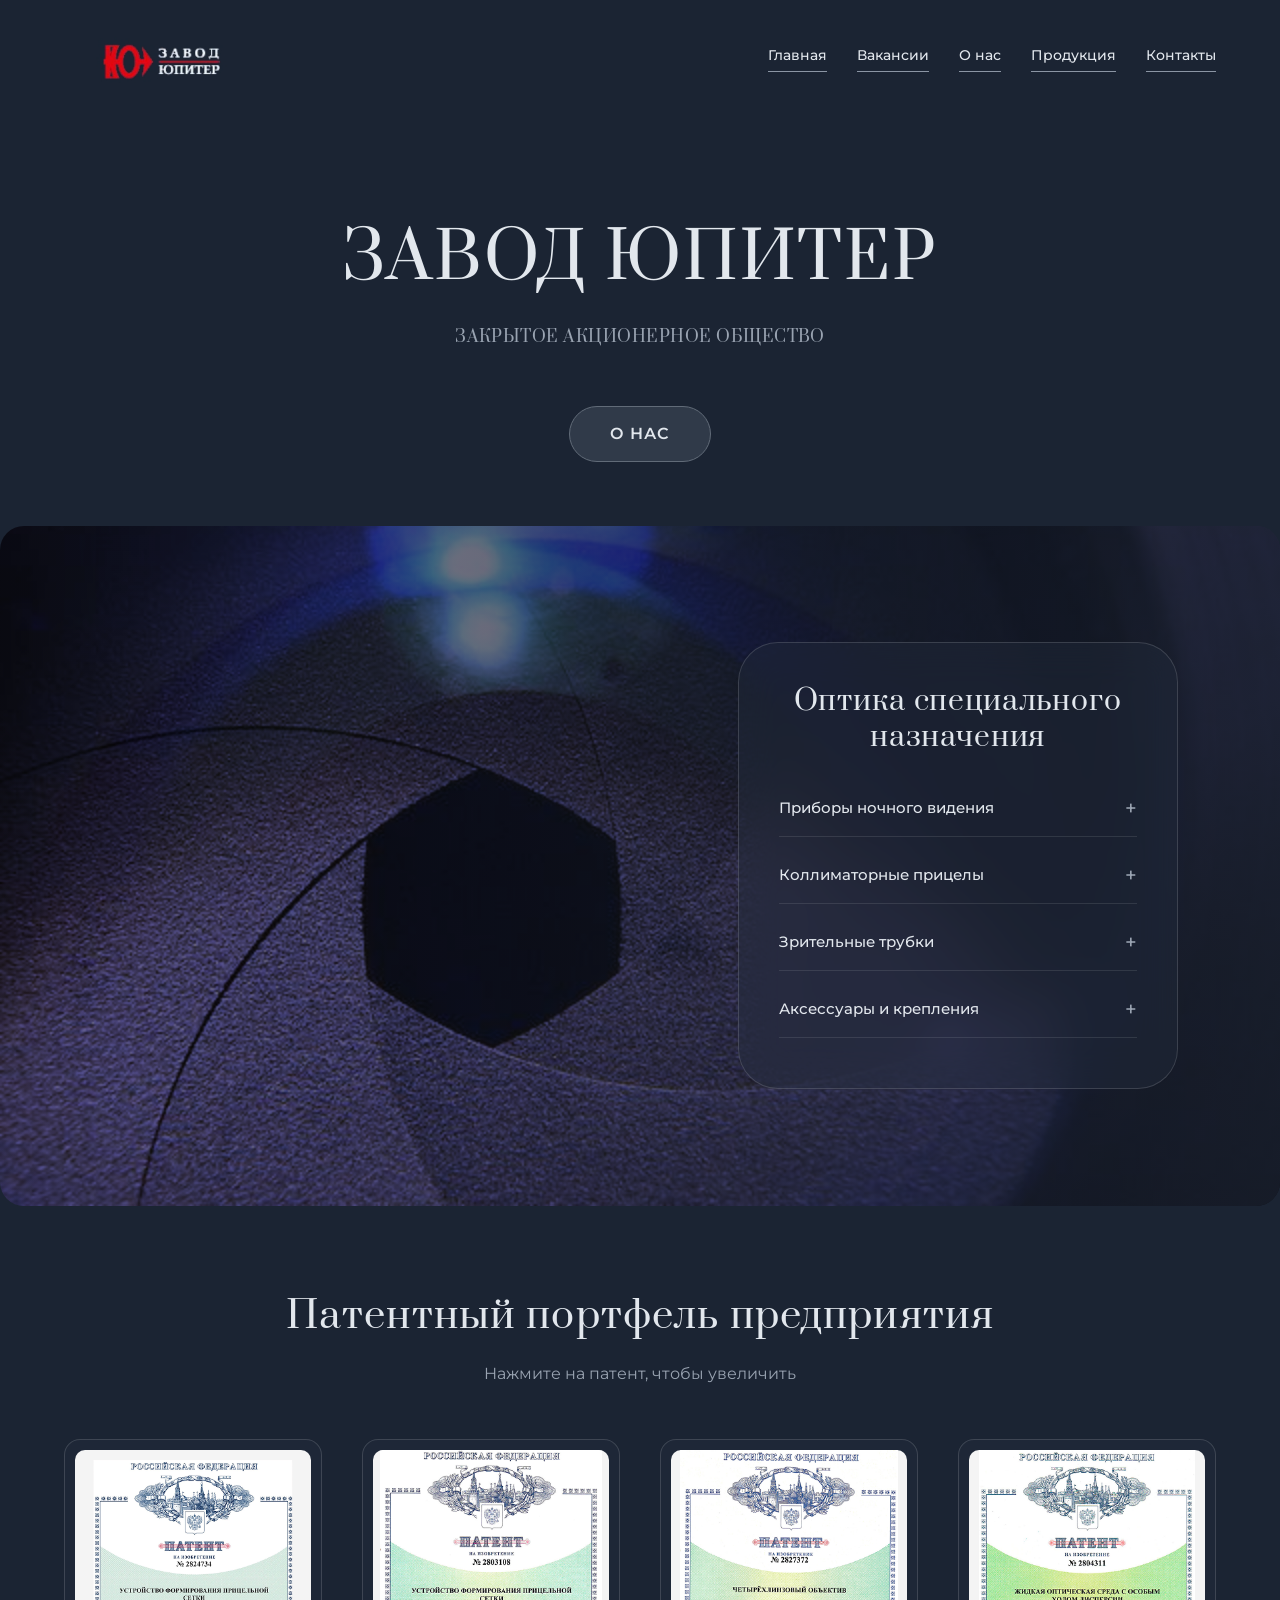
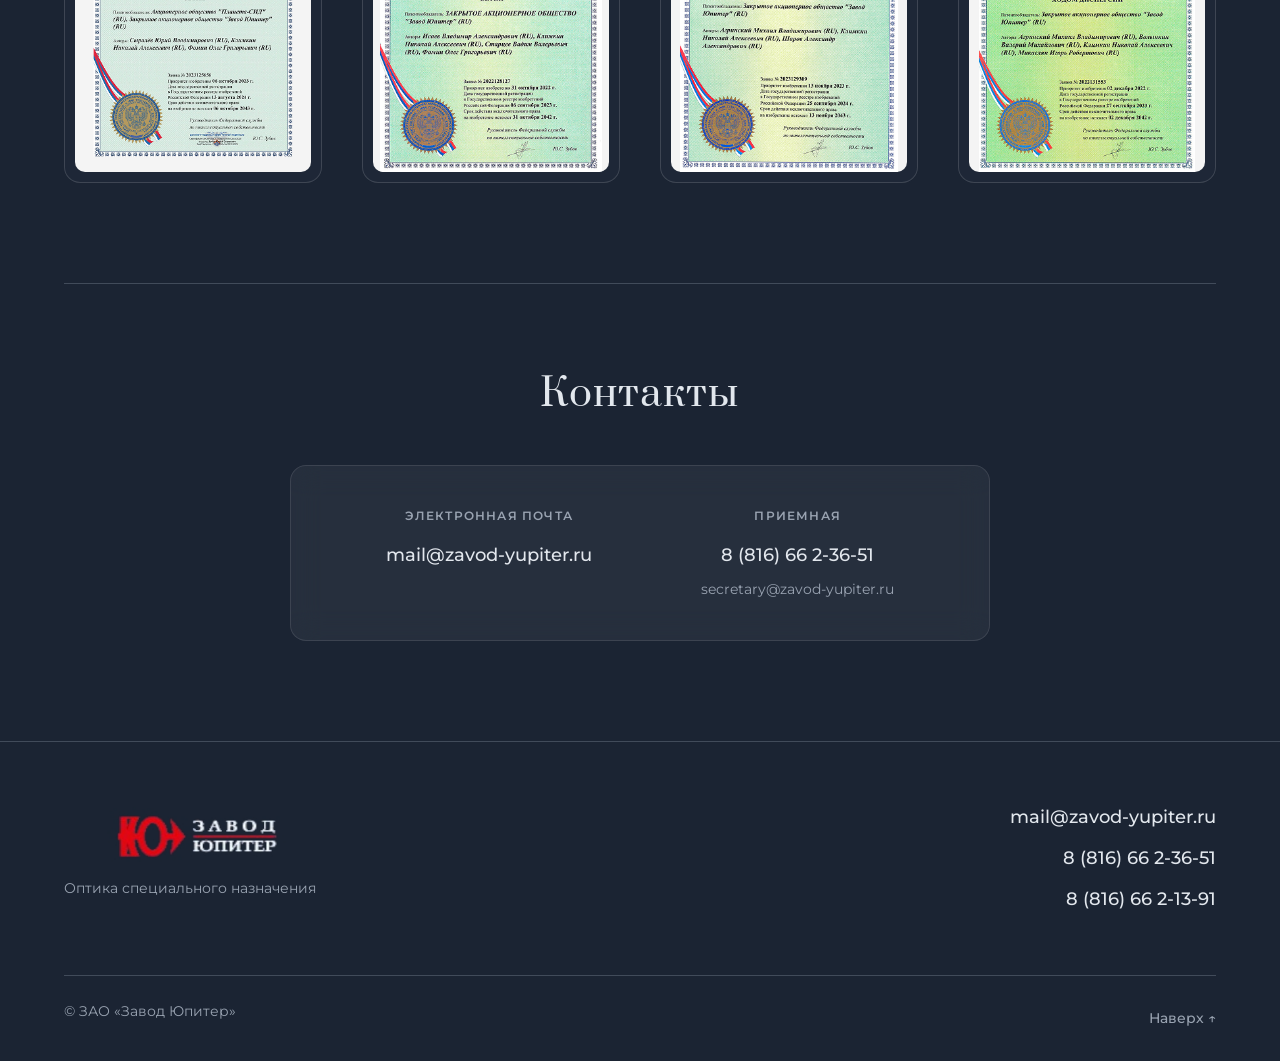
==== commit 9eb388ad: "изменила" ====
--- a/index.html
+++ b/index.html
@@ -5,7 +5,8 @@
     <link rel="stylesheet" href="./style.css">
     <meta name="viewport" content="width=device-width, initial-scale=1.0">
     <title>Завод Юпитер — оптика специального назначения</title>
-    <link href="https://fonts.googleapis.com/css2?family=Inter:wght@400;500;600&family=Montserrat:wght@600;700&display=swap" rel="stylesheet">
+    <!-- Подключение шрифтов -->
+    <link href="https://fonts.googleapis.com/css2?family=Montserrat:wght@400;500;600&family=Prata&display=swap" rel="stylesheet">
 </head>
 <body id="top">
 
@@ -64,11 +65,11 @@
             <p class="podzagolovok-sekcii">Нажмите на патент, чтобы увеличить</p>
         </div>
         <div class="setka-patentov">
-            <!-- Добавлен onclick для открытия -->
-            <div class="patent-mesto" onclick="openImg('./img/docx1.png')"><img src="./img/docx1.png" alt="Патент 1" loading="lazy"></div>
-            <div class="patent-mesto" onclick="openImg('./img/docx2.png')"><img src="./img/docx2.png" alt="Патент 2" loading="lazy"></div>
-            <div class="patent-mesto" onclick="openImg('./img/docx3.png')"><img src="./img/docx3.png" alt="Патент 3" loading="lazy"></div>
-            <div class="patent-mesto" onclick="openImg('./img/docx4.png')"><img src="./img/docx4.png" alt="Патент 4" loading="lazy"></div>
+            <!-- onclick вызывает функцию openModal и передает ей путь к картинке -->
+            <div class="patent-mesto" onclick="openModal('./img/docx1.png')"><img src="./img/docx1.png" alt="Патент 1" loading="lazy"></div>
+            <div class="patent-mesto" onclick="openModal('./img/docx2.png')"><img src="./img/docx2.png" alt="Патент 2" loading="lazy"></div>
+            <div class="patent-mesto" onclick="openModal('./img/docx3.png')"><img src="./img/docx3.png" alt="Патент 3" loading="lazy"></div>
+            <div class="patent-mesto" onclick="openModal('./img/docx4.png')"><img src="./img/docx4.png" alt="Патент 4" loading="lazy"></div>
         </div>
     </div>
 
@@ -107,20 +108,23 @@
         </div>
     </div>
 
-    <!-- ОКНО ДЛЯ ПАТЕНТА (СКРЫТО ПО УМОЛЧАНИЮ) -->
-    <div id="modal" class="modal">
-        <span class="close" onclick="closeImg()">&times;</span>
-        <img id="modal-img" src="" alt="Патент">
+    <!-- ОКНО ДЛЯ ПАТЕНТА -->
+    <div id="patentModal" style="display: none; position: fixed; top: 0; left: 0; width: 100%; height: 100%; background: rgba(0,0,0,0.9); z-index: 9999; text-align: center;">
+        <span onclick="closeModal()" style="position: absolute; top: 20px; right: 40px; font-size: 50px; color: white; cursor: pointer;">&times;</span>
+        <img id="modalImage" style="max-width: 90%; max-height: 90vh; margin-top: 5vh; border-radius: 10px;">
     </div>
 
-    <!-- СКРИПТ ДЛЯ ОТКРЫТИЯ/ЗАКРЫТИЯ -->
+    <!-- СКРИПТ ДЛЯ ПАТЕНТОВ (написан максимально просто) -->
     <script>
-        function openImg(src) {
-            document.getElementById('modal-img').src = src;
-            document.getElementById('modal').style.display = 'block';
+        function openModal(imageSrc) {
+            var modal = document.getElementById("patentModal");
+            var img = document.getElementById("modalImage");
+            img.src = imageSrc;
+            modal.style.display = "block";
         }
-        function closeImg() {
-            document.getElementById('modal').style.display = 'none';
+
+        function closeModal() {
+            document.getElementById("patentModal").style.display = "none";
         }
     </script>
 
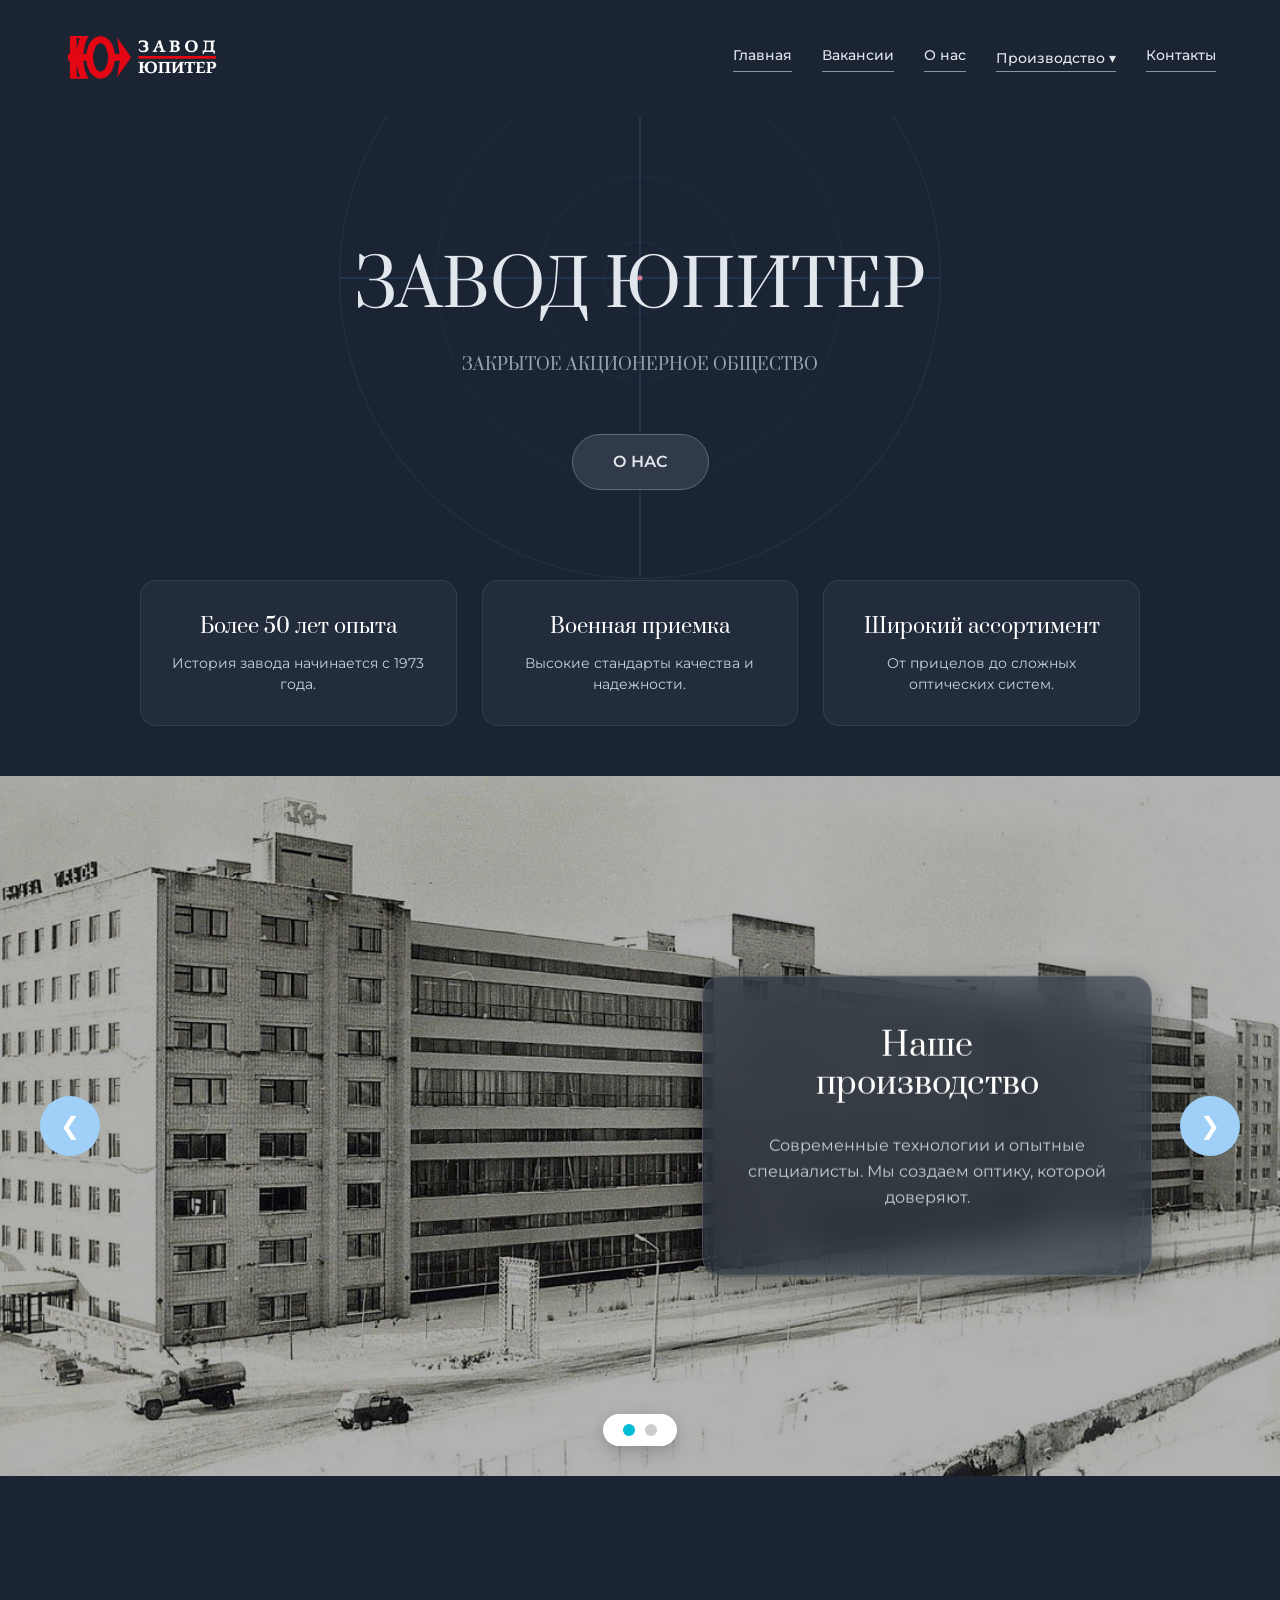
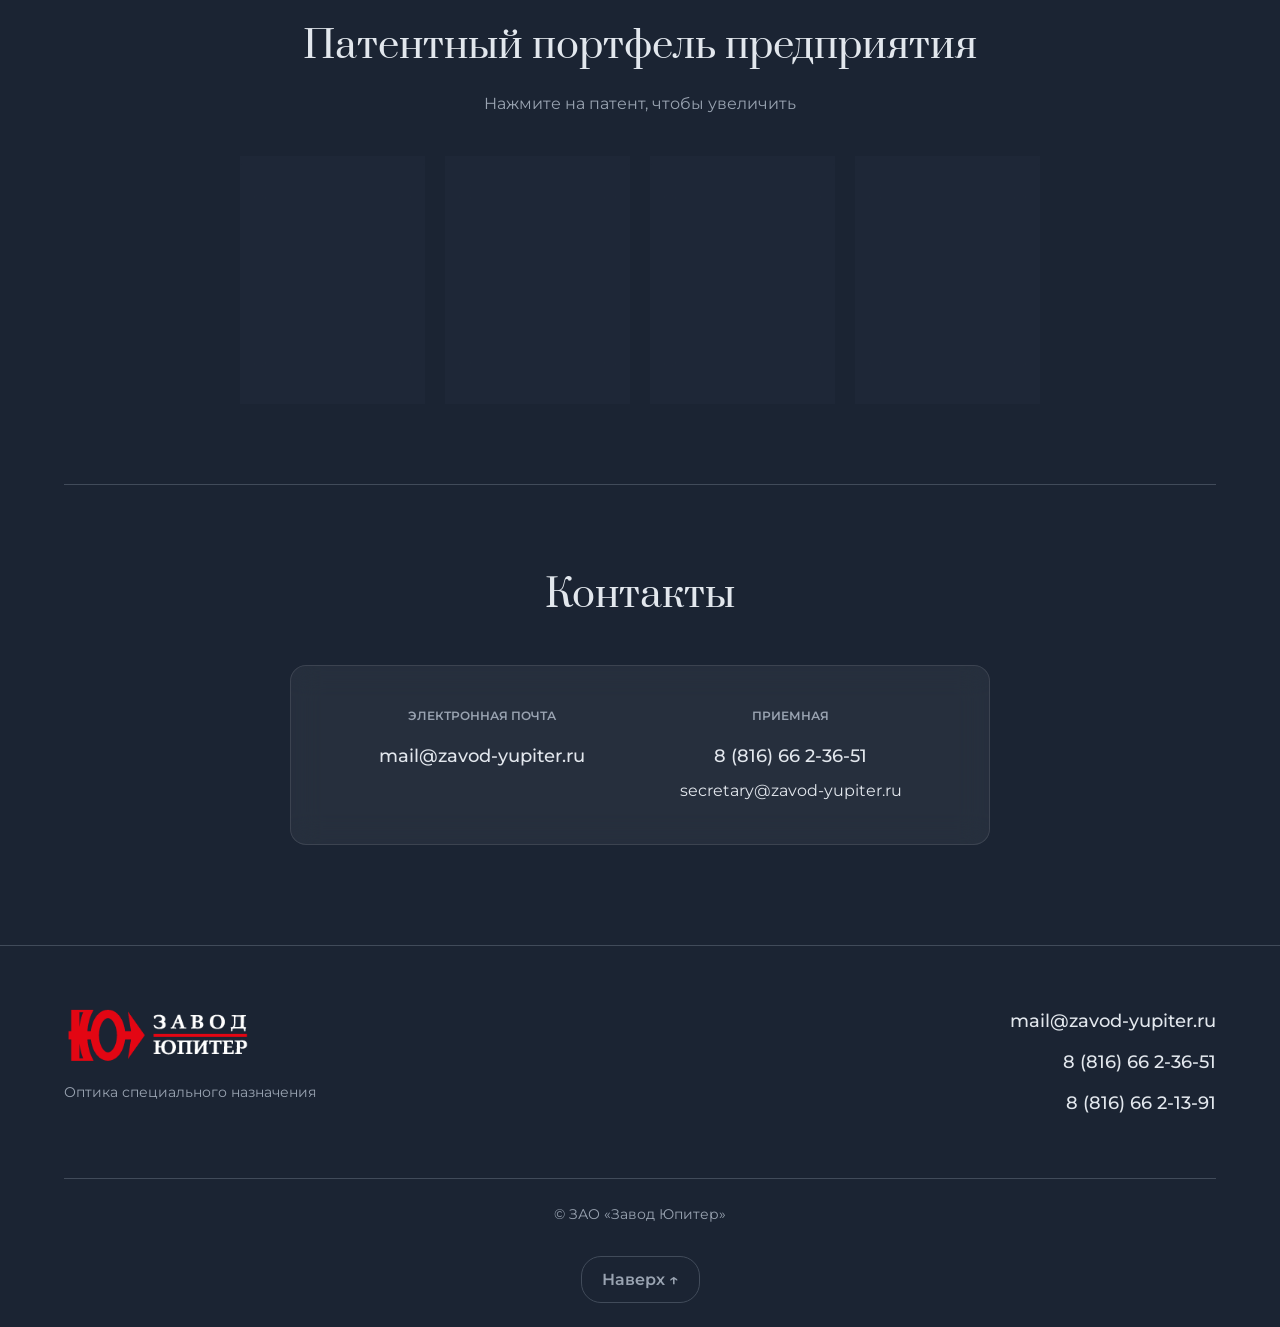
==== commit a8f154f8: "исправила" ====
--- a/index.html
+++ b/index.html
@@ -5,128 +5,230 @@
     <link rel="stylesheet" href="./style.css">
     <meta name="viewport" content="width=device-width, initial-scale=1.0">
     <title>Завод Юпитер — оптика специального назначения</title>
-    <!-- Подключение шрифтов -->
     <link href="https://fonts.googleapis.com/css2?family=Montserrat:wght@400;500;600&family=Prata&display=swap" rel="stylesheet">
 </head>
 <body id="top">
 
-    <!-- ШАПКА -->
-    <div class="shapka">
-        <a class="logo-ssylka" href="index.html">
-            <img src="./img/logo.png" alt="Логотип Завод Юпитер">
-        </a>
-        <div class="menu">
-            <a href="index.html">Главная</a>
-            <a href="careers.html">Вакансии</a>
-            <a href="about.html">О нас</a>
-            <a href="products.html">Продукция</a>
-            <a href="index.html#kontakty">Контакты</a>
+    <canvas id="particleCanvas"></canvas>
+
+    <div class="site-wrapper">
+        <div class="shapka">
+            <a class="logo-ssylka" href="index.html"><img src="./img/logo1.png" alt="Логотип Завод Юпитер"></a>
+            <div class="menu">
+                <a href="index.html">Главная</a>
+                <a href="careers.html">Вакансии</a>
+                <a href="about.html">О нас</a>
+                
+                <!-- ВЫПАДАЮЩЕЕ МЕНЮ -->
+                <div class="dropdown">
+                    <a href="products.html" class="dropbtn">Производство ▾</a>
+                    <div class="dropdown-content">
+                        <div class="dropdown-col">
+                            <p class="drop-title">Оптические приборы</p>
+                            <a href="optics.html">Монокуляры</a>
+                            <a href="optics.html">Бинокли</a>
+                            <a href="optics.html">Зрительные трубки</a>
+                        </div>
+                        <div class="dropdown-col">
+                            <p class="drop-title">Прицелы и дальномеры</p>
+                            <a href="sights.html">Коллиматорные прицелы</a>
+                            <a href="sights.html">Лазерные дальномеры</a>
+                            <a href="sights.html">Крепления</a>
+                        </div>
+                        <div class="dropdown-col">
+                            <p class="drop-title">Ночная оптика</p>
+                            <a href="nightvision.html">Приборы ночного видения</a>
+                            <a href="nightvision.html">Тепловизоры</a>
+                        </div>
+                    </div>
+                </div>
+
+                <a href="index.html#kontakty">Контакты</a>
+            </div>
+        </div>
+
+        <div class="pervyy-ekran">
+            <p class="glavnyy-zagolovok">ЗАВОД ЮПИТЕР</p>
+            <p class="podzagolovok">Закрытое акционерное общество</p>
+            <a class="knopka" href="about.html">О нас</a>
+        </div>
+
+        <div class="top-scroll-block">
+            <div class="scroll-item">
+                <p class="scroll-title">Более 50 лет опыта</p>
+                <p class="scroll-text">История завода начинается с 1973 года.</p>
+            </div>
+            <div class="scroll-item">
+                <p class="scroll-title">Военная приемка</p>
+                <p class="scroll-text">Высокие стандарты качества и надежности.</p>
+            </div>
+            <div class="scroll-item">
+                <p class="scroll-title">Широкий ассортимент</p>
+                <p class="scroll-text">От прицелов до сложных оптических систем.</p>
+            </div>
+        </div>
+
+        <div class="slider-block" id="produkciya">
+            <div class="slide active">
+                <div class="foto-fon"><img src="./img/foto.jpeg" alt="Завод"></div>
+                <div class="steklo-kartochka">
+                    <p class="zagolovok-kartochki">Наше<br>производство</p>
+                    <p style="margin-top: 20px; font-size: 16px; line-height: 1.6; color: #c8d1db; text-align: center;">Современные технологии и опытные специалисты. Мы создаем оптику, которой доверяют.</p>
+                </div>
+            </div>
+
+            <div class="slide">
+                <div class="foto-fon"><img src="./img/foto2.png" alt="Объектив"></div>
+                <div class="steklo-kartochka">
+                    <p class="zagolovok-kartochki">Оптика<br>специального<br>назначения</p>
+                    <details class="lens-details">
+                        <summary>Приборы ночного видения</summary>
+                        <p>Оборудование для наблюдения в условиях низкой освещенности и полной темноты.</p>
+                    </details>
+                    <details class="lens-details">
+                        <summary>Коллиматорные прицелы</summary>
+                        <p>Оптические прицелы с прицельной маркой, обеспечивающие быструю и точную наводку.</p>
+                    </details>
+                    <details class="lens-details">
+                        <summary>Зрительные трубки</summary>
+                        <p>Компактные приборы для наблюдения, отличающиеся высокой светосилой.</p>
+                    </details>
+                    <details class="lens-details">
+                        <summary>Аксессуары и крепления</summary>
+                        <p>Надежные крепления и сопутствующие товары для комфортного использования оптики.</p>
+                    </details>
+                </div>
+            </div>
+
+            <button class="arrow prev" onclick="prevSlide()">&#10094;</button>
+            <button class="arrow next" onclick="nextSlide()">&#10095;</button>
+
+            <div class="dots">
+                <span class="dot active" onclick="goToSlide(0)"></span>
+                <span class="dot" onclick="goToSlide(1)"></span>
+            </div>
+        </div>
+
+        <div class="patenty">
+            <div class="shapka-sekcii">
+                <p class="zagolovok-sekcii">Патентный портфель предприятия</p>
+                <p class="podzagolovok-sekcii">Нажмите на патент, чтобы увеличить</p>
+            </div>
+            <div class="setka-patentov">
+                <div class="patent-mesto" onclick="openModal('./img/pantent.jpg')"><img src="./img/pantent.jpg" alt="Патент 1" loading="lazy"></div>
+                <div class="patent-mesto" onclick="openModal('./img/pantent1.jpg')"><img src="./img/pantent1.jpg" alt="Патент 2" loading="lazy"></div>
+                <div class="patent-mesto" onclick="openModal('./img/pantent2.jpg')"><img src="./img/pantent2.jpg" alt="Патент 3" loading="lazy"></div>
+                <div class="patent-mesto" onclick="openModal('./img/pantent3.jpg')"><img src="./img/pantent3.jpg" alt="Патент 4" loading="lazy"></div>
+            </div>
+        </div>
+
+        <div class="kontakty" id="kontakty">
+            <p class="zagolovok-sekcii">Контакты</p>
+            <div class="steklo-blok">
+                <div class="kontakt-kol">
+                    <p class="nadzagolovok">Электронная почта</p>
+                    <a class="ssylka" href="mailto:mail@zavod-yupiter.ru">mail@zavod-yupiter.ru</a>
+                </div>
+                <div class="kontakt-kol">
+                    <p class="nadzagolovok">Приемная</p>
+                    <a class="ssylka" href="tel:+781666623651">8 (816) 66 2-36-51</a>
+                    <a class="ssylka-serebro" href="mailto:secretary@zavod-yupiter.ru">secretary@zavod-yupiter.ru</a>
+                </div>
+            </div>
+        </div>
+
+        <div class="podval">
+            <div class="podval-obolochka">
+                <div class="podval-levo">
+                    <img src="./img/logo1.png" alt="Завод Юпитер" class="podval-logo">
+                    <p class="podval-tekst">Оптика специального назначения</p>
+                </div>
+                <div class="podval-pravo">
+                    <a class="podval-ssylka" href="mailto:mail@zavod-yupiter.ru">mail@zavod-yupiter.ru</a>
+                    <a class="podval-ssylka" href="tel:+781666623651">8 (816) 66 2-36-51</a>
+                    <a class="podval-ssylka" href="tel:+781666621391">8 (816) 66 2-13-91</a>
+                </div>
+            </div>
+            <div class="podval-niz">
+                <p>© ЗАО «Завод Юпитер»</p>
+                <a href="#top" class="btn-up">Наверх ↑</a>
+            </div>
         </div>
     </div>
 
-    <!-- ПЕРВЫЙ ЭКРАН -->
-    <div class="pervyy-ekran">
-        <p class="glavnyy-zagolovok">ЗАВОД ЮПИТЕР</p>
-        <p class="podzagolovok">Закрытое акционерное общество</p>
-        <a class="knopka" href="about.html">О нас</a>
+    <div id="patentModal" class="modal">
+        <span class="close" onclick="closeModal()">&times;</span>
+        <img id="modalImage" src="" alt="Патент">
     </div>
 
-    <!-- ПРОДУКЦИЯ -->
-    <div class="produkciya-blok" id="produkciya">
-        <div class="foto-fon">
-            <img src="./img/linzbody.webp" alt="Объектив оптики" loading="lazy">
-        </div>
-        <div class="kartochka-tovara">
-            <p class="zagolovok-kartochki">Оптика специального назначения</p>
-            
-            <details class="lens-details">
-                <summary>Приборы ночного видения</summary>
-                <p>Оборудование для наблюдения в условиях низкой освещенности и полной темноты.</p>
-            </details>
-            <details class="lens-details">
-                <summary>Коллиматорные прицелы</summary>
-                <p>Оптические прицелы с прицельной маркой для быстрой и точной наводки.</p>
-            </details>
-            <details class="lens-details">
-                <summary>Зрительные трубки</summary>
-                <p>Компактные приборы для наблюдения, отличающиеся высокой светосилой.</p>
-            </details>
-            <details class="lens-details">
-                <summary>Аксессуары и крепления</summary>
-                <p>Надежные крепления и сопутствующие товары для комфортного использования оптики.</p>
-            </details>
-        </div>
-    </div>
-
-    <!-- ПАТЕНТЫ -->
-    <div class="patenty">
-        <div class="shapka-sekcii">
-            <p class="zagolovok-sekcii">Патентный портфель предприятия</p>
-            <p class="podzagolovok-sekcii">Нажмите на патент, чтобы увеличить</p>
-        </div>
-        <div class="setka-patentov">
-            <!-- onclick вызывает функцию openModal и передает ей путь к картинке -->
-            <div class="patent-mesto" onclick="openModal('./img/docx1.png')"><img src="./img/docx1.png" alt="Патент 1" loading="lazy"></div>
-            <div class="patent-mesto" onclick="openModal('./img/docx2.png')"><img src="./img/docx2.png" alt="Патент 2" loading="lazy"></div>
-            <div class="patent-mesto" onclick="openModal('./img/docx3.png')"><img src="./img/docx3.png" alt="Патент 3" loading="lazy"></div>
-            <div class="patent-mesto" onclick="openModal('./img/docx4.png')"><img src="./img/docx4.png" alt="Патент 4" loading="lazy"></div>
-        </div>
-    </div>
-
-    <!-- КОНТАКТЫ -->
-    <div class="kontakty" id="kontakty">
-        <p class="zagolovok-sekcii">Контакты</p>
-        <div class="steklo-blok">
-            <div class="kontakt-kol">
-                <p class="nadzagolovok">Электронная почта</p>
-                <a class="ssylka" href="mailto:mail@zavod-yupiter.ru">mail@zavod-yupiter.ru</a>
-            </div>
-            <div class="kontakt-kol">
-                <p class="nadzagolovok">Приемная</p>
-                <a class="ssylka" href="tel:+781666623651">8 (816) 66 2-36-51</a>
-                <a class="ssylka-serebro" href="mailto:secretary@zavod-yupiter.ru">secretary@zavod-yupiter.ru</a>
-            </div>
-        </div>
-    </div>
-
-    <!-- ПОДВАЛ -->
-    <div class="podval">
-        <div class="podval-obolochka">
-            <div class="podval-levo">
-                <img src="./img/logo.png" alt="Завод Юпитер" class="podval-logo">
-                <p class="podval-tekst">Оптика специального назначения</p>
-            </div>
-            <div class="podval-pravo">
-                <a class="podval-ssylka" href="mailto:mail@zavod-yupiter.ru">mail@zavod-yupiter.ru</a>
-                <a class="podval-ssylka" href="tel:+781666623651">8 (816) 66 2-36-51</a>
-                <a class="podval-ssylka" href="tel:+781666621391">8 (816) 66 2-13-91</a>
-            </div>
-        </div>
-        <div class="podval-niz">
-            <p>© ЗАО «Завод Юпитер»</p>
-            <a href="#top" class="btn-up">Наверх ↑</a>
-        </div>
-    </div>
-
-    <!-- ОКНО ДЛЯ ПАТЕНТА -->
-    <div id="patentModal" style="display: none; position: fixed; top: 0; left: 0; width: 100%; height: 100%; background: rgba(0,0,0,0.9); z-index: 9999; text-align: center;">
-        <span onclick="closeModal()" style="position: absolute; top: 20px; right: 40px; font-size: 50px; color: white; cursor: pointer;">&times;</span>
-        <img id="modalImage" style="max-width: 90%; max-height: 90vh; margin-top: 5vh; border-radius: 10px;">
-    </div>
-
-    <!-- СКРИПТ ДЛЯ ПАТЕНТОВ (написан максимально просто) -->
     <script>
-        function openModal(imageSrc) {
-            var modal = document.getElementById("patentModal");
-            var img = document.getElementById("modalImage");
-            img.src = imageSrc;
-            modal.style.display = "block";
-        }
-
+        // СКРИПТ ДЛЯ МОБИЛЬНОГО МЕНЮ
+        document.addEventListener('DOMContentLoaded', function() {
+            const dropBtn = document.querySelector('.dropbtn');
+            const dropContent = document.querySelector('.dropdown-content');
+            dropBtn.addEventListener('click', function(e) {
+                if (window.innerWidth <= 1000) {
+                    e.preventDefault(); 
+                    dropContent.classList.toggle('show');
+                }
+            });
+            window.addEventListener('click', function(e) {
+                if (!e.target.matches('.dropbtn') && !e.target.closest('.dropdown-content') && window.innerWidth <= 1000) {
+                    if (dropContent.classList.contains('show')) dropContent.classList.remove('show');
+                }
+            });
+        });
+
+        // ПАТЕНТЫ И СЛАЙДЕР
+        function openModal(src) {
+            document.getElementById("modalImage").src = src;
+            document.getElementById("patentModal").style.display = "block";
+        }
         function closeModal() {
             document.getElementById("patentModal").style.display = "none";
         }
+
+        let currentSlide = 0;
+        const slides = document.querySelectorAll('.slide');
+        const dots = document.querySelectorAll('.dot');
+
+        function showSlide(index) {
+            if (index >= slides.length) currentSlide = 0;
+            else if (index < 0) currentSlide = slides.length - 1;
+            else currentSlide = index;
+            slides.forEach(s => s.classList.remove('active'));
+            dots.forEach(d => d.classList.remove('active'));
+            slides[currentSlide].classList.add('active');
+            dots[currentSlide].classList.add('active');
+        }
+        function nextSlide() { showSlide(currentSlide + 1); }
+        function prevSlide() { showSlide(currentSlide - 1); }
+        function goToSlide(index) { showSlide(index); }
+
+        // СИНИЕ ЧАСТИЦЫ
+        const canvas = document.getElementById('particleCanvas');
+        const ctx = canvas.getContext('2d');
+        let width, height;
+        let particles = [];
+        let mouse = { x: -1000, y: -1000 };
+        function resize() { width = canvas.width = window.innerWidth; height = canvas.height = window.innerHeight; }
+        window.addEventListener('resize', resize); resize();
+        window.addEventListener('mousemove', (e) => { mouse.x = e.clientX; mouse.y = e.clientY; });
+        for (let i = 0; i < 300; i++) { particles.push({ x: Math.random() * width, y: Math.random() * height, vx: (Math.random() - 0.5) * 0.8, vy: (Math.random() - 0.5) * 0.8, radius: Math.random() * 2 + 0.5 }); }
+        function animate() {
+            ctx.clearRect(0, 0, width, height);
+            particles.forEach(p => {
+                p.x += p.vx; p.y += p.vy;
+                let dx = p.x - mouse.x; let dy = p.y - mouse.y; let dist = Math.sqrt(dx * dx + dy * dy);
+                if (dist < 150) { let force = (150 - dist) / 150; let angle = Math.atan2(dy, dx); p.vx += Math.cos(angle) * force * 3; p.vy += Math.sin(angle) * force * 3; }
+                p.vx *= 0.97; p.vy *= 0.97;
+                if (Math.abs(p.vx) < 0.1 && Math.abs(p.vy) < 0.1) { p.vx += (Math.random() - 0.5) * 0.5; p.vy += (Math.random() - 0.5) * 0.5; }
+                if (p.x < -10) p.x = width + 10; if (p.x > width + 10) p.x = -10; if (p.y < -10) p.y = height + 10; if (p.y > height + 10) p.y = -10;
+                ctx.beginPath(); ctx.arc(p.x, p.y, p.radius, 0, Math.PI * 2); ctx.fillStyle = 'rgba(80, 160, 255, 0.7)'; ctx.fill();
+            });
+            requestAnimationFrame(animate);
+        }
+        animate();
     </script>
-
 </body>
 </html>
--- a/style.css
+++ b/style.css
@@ -1,392 +1,342 @@
 /* ================= БАЗА ================= */
-* { 
-    box-sizing: border-box; 
-}
+* { box-sizing: border-box; }
 
 body {
     margin: 0;
-    background: #1b2433;
+    background: #0f151e; 
     color: #e2e7ed;
-    
-    /* ОСНОВНОЙ ШРИФТ: Montserrat для всех текстов (параграфы, ссылки, кнопки) */
     font-family: 'Montserrat', Arial, sans-serif;
     line-height: 1.6;
-}
-
-/* ШРИФТ ДЛЯ ЗАГОЛОВКОВ: Prata для крупных заголовков (солидный, с засечками) */
-.glavnyy-zagolovok, 
-.podzagolovok, 
-.section-title, 
-.zagolovok-sekcii, 
-.zagolovok-kartochki, 
-.product-name, 
-.title-medium, 
-.title-small {
+    overflow-x: hidden;
+}
+
+.glavnyy-zagolovok, .podzagolovok, .section-title, .zagolovok-sekcii, .zagolovok-kartochki, .product-name, .scroll-title, .drop-title {
     font-family: 'Prata', serif;
-    font-weight: 400; /* У Prata нет жирного начертания, он и так выглядит объемно */
-    letter-spacing: 0.03em;
+    font-weight: 400;
 }
 
 p { margin: 0 0 15px 0; }
 a { color: inherit; text-decoration: none; }
 img { max-width: 100%; display: block; }
 
-/* ================= ШАПКА ================= */
+/* ================= ЧАСТИЦЫ ================= */
+#particleCanvas {
+    position: fixed;
+    top: 0; left: 0;
+    width: 100%; height: 100%;
+    z-index: 0;
+    pointer-events: none;
+}
+
+/* ЦЕНТРАЛЬНАЯ ОБЕРТКА */
+.site-wrapper {
+    max-width: 1400px;
+    margin: 0 auto;
+    background: #1b2433;
+    min-height: 100vh;
+    position: relative;
+    z-index: 1; 
+    box-shadow: 0 0 50px rgba(0,0,0,0.8);
+}
+
+/* ================= ШАПКА И ВЫПАДАЮЩЕЕ МЕНЮ ================= */
 .shapka {
     min-height: 116px;
     width: calc(100% - 128px);
-    max-width: 1728px;
     margin: 0 auto;
     display: flex;
     align-items: center;
     justify-content: space-between;
+    position: relative;
+    z-index: 100; /* Чтобы меню было поверх контента */
 }
 
 .logo-ssylka img { height: 50px; display: block; }
-.menu { display: flex; gap: 30px; }
-
-.menu a {
+
+.menu { display: flex; gap: 30px; align-items: center; }
+
+.menu > a, .dropbtn {
     font-size: 14px;
     font-weight: 500;
     border-bottom: 1px solid #8b95a4;
     padding-bottom: 4px;
-    transition: color 0.3s;
-}
-
-.menu a:hover { color: #f17882; }
-
-/* ================= ГЛАВНАЯ СТРАНИЦА ================= */
-.pervyy-ekran {
-    width: calc(100% - 128px);
-    max-width: 1728px;
-    margin: 0 auto;
-    text-align: center;
-    padding: 92px 0 64px;
-}
-
-.glavnyy-zagolovok { font-size: 64px; margin-bottom: 15px; }
-.podzagolovok { font-size: 16px; color: #99a3b1; text-transform: uppercase; }
-
-.knopka {
-    display: inline-block;
-    border: 1px solid #616b78;
-    background: #303a49;
-    border-radius: 40px;
-    padding: 14px 40px;
-    margin-top: 40px;
-    font-size: 16px;
-    font-weight: 600;
-    text-transform: uppercase;
-    letter-spacing: 1px;
-    transition: background 0.3s;
-}
-
-.knopka:hover { background: #414d5f; }
-
-.produkciya-blok {
-    max-width: 1920px;
-    margin: 0 auto;
-    min-height: 680px;
-    position: relative;
-    border-radius: 24px;
-    overflow: hidden;
-    display: flex;
-    align-items: center;
-    justify-content: flex-end;
-    padding: 80px 8%;
-}
-
-.foto-fon { position: absolute; inset: 0; z-index: 0; }
-
-.foto-fon img {
-    width: 100%;
-    height: 100%;
-    object-fit: cover;
-    filter: brightness(0.6) blur(0.5px);
-}
-
-.foto-fon::after {
-    content: "";
+    transition: color 0.3s, border-color 0.3s;
+    cursor: pointer;
+}
+
+.menu > a:hover, .dropdown:hover .dropbtn { 
+    color: #f17882; 
+    border-color: #f17882; 
+}
+
+.dropdown { position: relative; display: inline-block; }
+
+.dropdown-content {
     position: absolute;
-    inset: 0;
-    background: linear-gradient(90deg, rgba(27,36,51,0.05), rgba(27,36,51,0.7));
-}
-
-.kartochka-tovara {
-    position: relative;
-    z-index: 1;
-    width: 440px;
-    max-width: 45%;
-    padding: 40px;
-    text-align: left;
-    background: rgba(37, 47, 62, 0.42);
-    backdrop-filter: blur(20px);
-    border: 1px solid rgba(255, 255, 255, 0.14);
-    border-radius: 40px;
-}
-
-.zagolovok-kartochki { font-size: 28px; margin-bottom: 25px; text-align: center; line-height: 1.3; }
-
-.lens-details { border-bottom: 1px solid rgba(255, 255, 255, 0.1); margin-bottom: 10px; }
-.lens-details summary {
-    cursor: pointer; font-size: 15px; font-weight: 500; padding: 12px 0;
-    list-style: none; display: flex; justify-content: space-between; align-items: center;
-}
-.lens-details summary::-webkit-details-marker { display: none; }
-.lens-details summary::after { content: '+'; font-size: 20px; color: #99a3b1; transition: 0.3s; }
-.lens-details[open] summary::after { content: '−'; color: #f17882; }
-.lens-details p { font-size: 13px; color: #b0bcc9; padding-bottom: 15px; margin: 0; line-height: 1.6; }
-
-/* ================= ПАТЕНТЫ ================= */
-.patenty {
-    width: calc(100% - 128px);
-    max-width: 1728px;
-    margin: 0 auto;
-    padding: 80px 0 100px;
-}
-
-.shapka-sekcii { text-align: center; margin-bottom: 52px; }
-.zagolovok-sekcii { font-size: 38px; margin-bottom: 15px; }
-.podzagolovok-sekcii { font-size: 16px; color: #99a3b1; }
-
-.setka-patentov {
-    display: grid;
-    grid-template-columns: repeat(4, 1fr);
-    gap: 40px;
-}
-
-.patent-mesto {
-    aspect-ratio: 3 / 4;
-    border-radius: 16px;
-    overflow: hidden;
-    padding: 10px;
-    background: rgba(37, 47, 62, 0.42);
-    backdrop-filter: blur(20px);
-    border: 1px solid rgba(255, 255, 255, 0.14);
-    cursor: pointer;
-    transition: transform 0.2s;
-}
-
-.patent-mesto:hover { transform: scale(1.05); }
-
-.patent-mesto img {
-    width: 100%;
-    height: 100%;
-    object-fit: contain;
-    background: #f4f4f4;
-    border-radius: 10px;
-}
-
-/* Окно для патента */
-.modal {
-    display: none;
-    position: fixed;
-    top: 0; left: 0;
-    width: 100%; height: 100%;
-    background: rgba(0, 0, 0, 0.9);
-    z-index: 1000;
-    backdrop-filter: blur(5px);
-}
-
-.modal img {
-    margin: 5vh auto;
-    max-width: 90%;
-    max-height: 90vh;
-    border-radius: 8px;
-    display: block;
-}
-
-.close {
-    position: absolute;
-    top: 20px; right: 40px;
-    font-size: 40px;
-    color: #fff;
-    cursor: pointer;
-    font-weight: bold;
-}
-
-.close:hover { color: #f17882; }
-
-/* ================= КОНТАКТЫ ================= */
-.kontakty {
-    width: calc(100% - 128px);
-    max-width: 1728px;
-    margin: 0 auto;
-    border-top: 1px solid #414b5a;
-    padding: 80px 0 100px;
-    text-align: center;
-}
-
-.steklo-blok {
-    display: flex;
-    justify-content: space-around;
-    max-width: 700px;
-    margin: 40px auto 0;
-    padding: 40px;
-    background: rgba(255, 255, 255, 0.05);
+    top: 40px;
+    left: 50%;
+    transform: translate(-50%, 10px);
+    background: rgba(27, 36, 51, 0.95);
     backdrop-filter: blur(15px);
     border: 1px solid rgba(255, 255, 255, 0.1);
     border-radius: 16px;
-}
-
+    box-shadow: 0 20px 40px rgba(0,0,0,0.6);
+    padding: 30px;
+    display: flex;
+    gap: 40px;
+    width: max-content;
+    z-index: 100;
+    opacity: 0;
+    visibility: hidden;
+    transition: all 0.3s ease;
+}
+
+.dropdown:hover .dropdown-content {
+    opacity: 1;
+    visibility: visible;
+    transform: translate(-50%, 0);
+}
+
+.dropdown-col { display: flex; flex-direction: column; gap: 10px; text-align: left; }
+
+.drop-title {
+    font-size: 16px;
+    color: #99a3b1;
+    margin-bottom: 5px;
+    border-bottom: 1px solid rgba(255, 255, 255, 0.1);
+    padding-bottom: 10px;
+}
+
+.dropdown-col a { font-size: 14px; color: #e2e7ed; transition: color 0.2s; }
+.dropdown-col a:hover { color: #f17882; }
+
+/* ================= ГЛАВНАЯ ================= */
+.pervyy-ekran {
+    width: calc(100% - 128px);
+    margin: 0 auto;
+    text-align: center;
+    padding: 120px 0 90px; 
+    position: relative; 
+    overflow: hidden;   
+}
+
+.pervyy-ekran::before {
+    content: ''; position: absolute; top: 35%; left: 50%; transform: translate(-50%, -50%);
+    width: 600px; height: 600px; border-radius: 50%; border: 1px solid rgba(80, 160, 255, 0.12); 
+    background: radial-gradient(circle, #f17882 2px, transparent 3px), radial-gradient(circle, transparent 35px, rgba(80, 160, 255, 0.08) 36px, transparent 37px), repeating-radial-gradient(circle, transparent 0, transparent 100px, rgba(80, 160, 255, 0.04) 101px, rgba(80, 160, 255, 0.04) 102px);
+    z-index: -1; pointer-events: none;
+}
+
+.pervyy-ekran::after {
+    content: ''; position: absolute; top: 35%; left: 50%; transform: translate(-50%, -50%);
+    width: 600px; height: 600px;
+    background: linear-gradient(90deg, transparent calc(50% - 1px), rgba(80, 160, 255, 0.12) calc(50% - 1px), rgba(80, 160, 255, 0.12) calc(50% + 1px), transparent calc(50% + 1px)), linear-gradient(0deg, transparent calc(50% - 1px), rgba(80, 160, 255, 0.12) calc(50% - 1px), rgba(80, 160, 255, 0.12) calc(50% + 1px), transparent calc(50% + 1px));
+    z-index: -1; pointer-events: none;
+}
+
+.glavnyy-zagolovok { font-size: 64px; margin-bottom: 15px; position: relative; z-index: 1; }
+.podzagolovok { font-size: 16px; color: #99a3b1; text-transform: uppercase; position: relative; z-index: 1; }
+
+.knopka {
+    display: inline-block; border: 1px solid #616b78; background: #303a49; border-radius: 40px;
+    padding: 14px 40px; margin-top: 40px; font-size: 16px; font-weight: 600;
+    text-transform: uppercase; transition: background 0.3s; position: relative; z-index: 1;
+}
+.knopka:hover { background: #414d5f; }
+
+.top-scroll-block {
+    width: calc(100% - 128px); max-width: 1000px; margin: 0 auto 50px;
+    display: grid; grid-template-columns: repeat(3, 1fr); gap: 25px;
+}
+
+.scroll-item {
+    background: rgba(255, 255, 255, 0.04); border: 1px solid rgba(255, 255, 255, 0.08);
+    border-radius: 16px; padding: 30px 20px; text-align: center; transition: border-color 0.3s, transform 0.3s;
+    display: flex; flex-direction: column; justify-content: center;
+}
+.scroll-item:hover { border-color: rgba(241, 120, 130, 0.5); transform: translateY(-5px); }
+.scroll-title { font-size: 20px; color: #ffffff; margin-bottom: 10px; }
+.scroll-text { font-size: 14px; color: #c8d1db; margin: 0; line-height: 1.5; }
+
+/* СЛАЙДЕР */
+.slider-block {
+    width: 100%; max-width: 100%; height: 700px; margin: 0 0 80px; 
+    position: relative; overflow: hidden; background: #151c28; border-radius: 0; 
+}
+.slide {
+    position: absolute; top: 0; left: 0; width: 100%; height: 100%;
+    opacity: 0; transition: opacity 0.5s ease; z-index: 1; pointer-events: none;
+}
+.slide.active { opacity: 1; z-index: 2; pointer-events: auto; }
+.slide .foto-fon { position: absolute; inset: 0; z-index: 0; }
+.slide .foto-fon img { width: 100%; height: 100%; object-fit: cover; filter: brightness(0.7); }
+
+.steklo-kartochka {
+    position: absolute; top: 50%; right: 10%; transform: translateY(-50%);
+    width: 450px; background: rgba(37, 47, 62, 0.6); backdrop-filter: blur(20px); 
+    border: 1px solid rgba(255, 255, 255, 0.15); padding: 50px 40px; z-index: 2;
+    border-radius: 20px; box-shadow: 0 10px 30px rgba(0,0,0,0.3); text-align: center;
+}
+.steklo-kartochka .zagolovok-kartochki { font-size: 32px; line-height: 1.2; margin-bottom: 30px; color: #ffffff; }
+
+.lens-details { border-bottom: 1px solid rgba(255, 255, 255, 0.1); margin-bottom: 10px; text-align: left; }
+.lens-details summary { cursor: pointer; font-size: 16px; font-weight: 500; padding: 10px 0; list-style: none; display: flex; justify-content: space-between; align-items: center; color: #ffffff; }
+.lens-details summary::-webkit-details-marker { display: none; } 
+.lens-details summary::after { content: '+'; font-size: 20px; color: #99a3b1; transition: 0.3s; }
+.lens-details[open] summary::after { content: '−'; color: #f17882; }
+.lens-details p { font-size: 14px; color: #c8d1db; padding-bottom: 15px; margin: 0; line-height: 1.6; }
+
+.arrow {
+    position: absolute; top: 50%; transform: translateY(-50%); z-index: 10;
+    width: 60px; height: 60px; border-radius: 50%; background: #a0d0f8; color: #ffffff;
+    border: none; font-size: 24px; cursor: pointer; display: flex; align-items: center; justify-content: center; transition: background 0.3s;
+}
+.arrow:hover { background: #80b8e8; }
+.prev { left: 40px; }
+.next { right: 40px; }
+
+.dots {
+    position: absolute; bottom: 30px; left: 50%; transform: translateX(-50%);
+    background: #ffffff; padding: 10px 20px; border-radius: 30px; display: flex; gap: 10px;
+    z-index: 10; box-shadow: 0 5px 15px rgba(0,0,0,0.2);
+}
+.dot { width: 12px; height: 12px; border-radius: 50%; background: #cccccc; cursor: pointer; transition: background 0.3s; }
+.dot.active { background: #00bcd4; }
+
+/* ПАТЕНТЫ */
+.patenty { width: calc(100% - 128px); max-width: 1200px; margin: 0 auto; padding: 60px 0 80px; }
+.shapka-sekcii { text-align: center; margin-bottom: 40px; }
+.zagolovok-sekcii { font-size: 38px; margin-bottom: 15px; }
+.podzagolovok-sekcii { font-size: 16px; color: #99a3b1; }
+.setka-patentov { display: grid; grid-template-columns: repeat(4, 1fr); gap: 20px; max-width: 800px; margin: 0 auto; }
+.patent-mesto { aspect-ratio: 3 / 4; border-radius: 12px; overflow: hidden; padding: 6px; background: rgba(37, 47, 62, 0.42); backdrop-filter: blur(20px); border: 1px solid rgba(255, 255, 255, 0.14); cursor: pointer; transition: transform 0.2s; }
+.patent-mesto:hover { transform: scale(1.05); }
+.patent-mesto img { width: 100%; height: 100%; object-fit: cover; background: #f4f4f4; border-radius: 8px; }
+
+.modal { display: none; position: fixed; top: 0; left: 0; width: 100%; height: 100%; background: rgba(0, 0, 0, 0.9); z-index: 9999; backdrop-filter: blur(5px); }
+.modal img { margin: 5vh auto; max-width: 90%; max-height: 90vh; border-radius: 8px; display: block; }
+.close { position: absolute; top: 20px; right: 40px; font-size: 40px; color: #fff; cursor: pointer; font-weight: bold; }
+
+/* КОНТАКТЫ */
+.kontakty { width: calc(100% - 128px); max-width: 1200px; margin: 0 auto; border-top: 1px solid #414b5a; padding: 80px 0 100px; text-align: center; }
+.steklo-blok { display: flex; justify-content: space-around; max-width: 700px; margin: 40px auto 0; padding: 40px; background: rgba(255, 255, 255, 0.05); backdrop-filter: blur(15px); border: 1px solid rgba(255, 255, 255, 0.1); border-radius: 16px; }
 .kontakt-kol { display: flex; flex-direction: column; gap: 8px; }
-
-.nadzagolovok {
-    font-size: 12px;
-    text-transform: uppercase;
-    letter-spacing: 0.1em;
-    color: #99a3b1;
-    margin-bottom: 8px;
-    font-weight: 600;
-}
-
+.nadzagolovok { font-size: 12px; text-transform: uppercase; color: #99a3b1; margin-bottom: 8px; font-weight: 600; }
 .ssylka { font-size: 18px; font-weight: 500; }
 .ssylka:hover { color: #f17882; }
-.ssylka-serebro { font-size: 14px; color: #99a3b1; }
-.ssylka-serebro:hover { color: #f17882; }
-
-/* ================= ОБЩАЯ ОБЕРТКА ================= */
-.about-wrapper {
-    width: calc(100% - 128px);
-    max-width: 1000px;
-    margin: 20px auto 80px;
-    background: #232e3d;
-    border: 1px solid #2d3a4d;
-    border-radius: 30px;
-    padding: 40px;
-}
-
-.section-title {
-    font-size: 36px;
-    text-align: center;
-    margin-bottom: 35px;
-    color: #ffffff;
-}
-
-.glass-box {
-    background: rgba(255, 255, 255, 0.06);
-    border: 1px solid rgba(255, 255, 255, 0.12);
-    border-radius: 20px;
-    padding: 30px;
-    backdrop-filter: blur(10px);
-    margin-bottom: 40px;
-}
-
-.intro-box { padding: 15px 30px; margin-bottom: 30px; }
+
+/* ОБЩАЯ ОБЕРТКА СТРАНИЦ */
+.about-wrapper { width: calc(100% - 128px); max-width: 1000px; margin: 20px auto 80px; background: #232e3d; border: 1px solid #2d3a4d; border-radius: 30px; padding: 40px; }
+.section-title { font-size: 36px; text-align: center; margin-bottom: 35px; color: #ffffff; }
+.glass-box { background: rgba(255, 255, 255, 0.06); border: 1px solid rgba(255, 255, 255, 0.12); border-radius: 20px; padding: 30px; backdrop-filter: blur(10px); margin-bottom: 40px; }
 .center-text { text-align: center; color: #c8d1db; font-size: 16px; }
 
+/* ПРОИЗВОДСТВО (АККОРДЕОН) */
+.production-menu { max-width: 800px; margin: 0 auto; display: flex; flex-direction: column; gap: 15px; }
+.production-item { background: rgba(255, 255, 255, 0.04); border: 1px solid rgba(255, 255, 255, 0.08); border-radius: 16px; overflow: hidden; transition: 0.3s; }
+.production-item:hover { background: rgba(255, 255, 255, 0.06); border-color: rgba(241, 120, 130, 0.4); }
+.production-item summary { cursor: pointer; padding: 25px 30px; font-size: 20px; font-weight: 500; color: #ffffff; list-style: none; display: flex; justify-content: space-between; align-items: center; }
+.production-item summary::-webkit-details-marker { display: none; }
+.production-item summary::after { content: '+'; font-size: 24px; color: #99a3b1; transition: 0.3s; }
+.production-item[open] summary::after { content: '−'; color: #f17882; }
+.production-content { padding: 0 30px 30px 30px; color: #c8d1db; font-size: 15px; line-height: 1.8; }
+.production-content p { margin-bottom: 10px; padding-left: 20px; position: relative; }
+.production-content p::before { content: ''; position: absolute; left: 0; top: 10px; width: 6px; height: 6px; border-radius: 50%; background: #f17882; }
+.btn-to-page { display: inline-block; margin-top: 15px; font-weight: 600; color: #f17882; border-bottom: 1px solid #f17882; padding-bottom: 2px; }
+.btn-to-page:hover { color: #ffffff; border-color: #ffffff; }
+
+/* КНОПКА НАЗАД */
+.btn-back { display: inline-block; border: 1px solid #616b78; background: #303a49; border-radius: 40px; padding: 10px 30px; margin-bottom: 30px; font-size: 14px; font-weight: 500; transition: background 0.3s, border-color 0.3s; }
+.btn-back:hover { background: #414d5f; border-color: #f17882; color: #f17882; }
+
+/* О НАС, ВАКАНСИИ */
 .row { display: flex; gap: 40px; margin-bottom: 40px; align-items: center; }
 .col-text { flex: 1; font-size: 15px; color: #c8d1db; line-height: 1.8; text-align: justify; }
-
 .col-photo { flex: 1; position: relative; min-height: 420px; margin-bottom: 0; overflow: hidden; }
 .obj-left { width: 50%; position: absolute; top: 15px; left: 2%; transform: rotate(146deg); }
 .obj-right { width: 45%; position: absolute; top: 80px; right: 9%; transform: rotate(186deg); }
-
 .people-box { flex: 1.2; padding: 15px; display: flex; justify-content: center; align-items: center; }
 .people-box img { width: 100%; border-radius: 12px; display: block; }
-
 .red { color: #e32636; font-weight: bold; }
-.text-bottom { color: #c8d1db; font-size: 15px; margin-bottom: 20px; line-height: 1.8; }
-
-/* ================= ВАКАНСИИ ================= */
+
 .vacancy-list { display: flex; flex-direction: column; gap: 15px; }
-.vacancy-item { background: rgba(255, 255, 255, 0.04); border: 1px solid rgba(255, 255, 255, 0.08); border-radius: 12px; overflow: hidden; transition: background 0.3s; }
-.vacancy-item:hover { background: rgba(255, 255, 255, 0.07); }
-
-.vacancy-title {
-    display: flex; justify-content: space-between; align-items: center;
-    padding: 20px 25px; font-size: 18px; font-weight: 500; color: #ffffff; cursor: pointer; list-style: none;
-}
-
+.vacancy-item { background: rgba(255, 255, 255, 0.04); border: 1px solid rgba(255, 255, 255, 0.08); border-radius: 12px; overflow: hidden; }
+.vacancy-title { display: flex; justify-content: space-between; align-items: center; padding: 20px 25px; font-size: 18px; font-weight: 500; color: #ffffff; cursor: pointer; list-style: none; }
 .vacancy-title::-webkit-details-marker { display: none; }
 .plus { font-size: 24px; color: #99a3b1; transition: transform 0.3s; }
 details[open] .plus { transform: rotate(45deg); color: #f17882; }
-
-.vacancy-content { padding: 0 25px 25px 25px; color: #c8d1db; font-size: 15px; line-height: 1.6; }
-.vacancy-content p { margin-bottom: 12px; }
-.vacancy-content strong { color: #e2e7ed; }
-
-.vacancy-btn {
-    display: inline-block; background: #1a6491; color: #ffffff;
-    padding: 10px 20px; border-radius: 6px; font-size: 14px; font-weight: 500; margin-top: 15px; transition: background 0.2s;
-}
-.vacancy-btn:hover { background: #2077ab; }
-
-/* ================= ПРОДУКЦИЯ ================= */
-.product-grid { display: grid; grid-template-columns: repeat(3, 1fr); gap: 20px; margin-bottom: 30px; }
-.product-card { background: rgba(255, 255, 255, 0.04); border: 1px solid rgba(255, 255, 255, 0.08); border-radius: 16px; padding: 30px; transition: background 0.3s, border-color 0.3s; }
-.product-card:hover { background: rgba(255, 255, 255, 0.07); border-color: rgba(241, 120, 130, 0.5); }
-.product-name { font-size: 22px; color: #ffffff; margin-bottom: 12px; }
-.product-desc { font-size: 15px; color: #c8d1db; line-height: 1.6; margin-bottom: 0; }
-
-/* ================= ПОДВАЛ ================= */
+.vacancy-content { padding: 0 25px 25px 25px; color: #c8d1db; font-size: 15px; }
+
+/* ПОДВАЛ */
 .podval { border-top: 1px solid #414b5a; padding: 60px 0 0; }
-.podval-obolochka {
-    width: calc(100% - 128px); max-width: 1728px; margin: 0 auto;
-    display: flex; justify-content: space-between; align-items: center; padding-bottom: 60px;
-}
+.podval-obolochka { width: calc(100% - 128px); max-width: 1200px; margin: 0 auto; display: flex; justify-content: space-between; align-items: center; padding-bottom: 60px; }
 .podval-levo { display: flex; flex-direction: column; gap: 15px; }
 .podval-logo { height: 60px; width: auto; }
 .podval-tekst { color: #99a3b1; font-size: 14px; }
 .podval-pravo { display: flex; flex-direction: column; gap: 12px; text-align: right; }
 .podval-ssylka { font-size: 18px; font-weight: 500; color: #e2e7ed; }
-.podval-ssylka:hover { color: #f17882; }
-
-.podval-niz {
-    width: calc(100% - 128px); max-width: 1728px; margin: 0 auto;
-    padding: 24px 0; border-top: 1px solid #414b5a;
-    display: flex; justify-content: space-between; align-items: center;
-    font-size: 14px; color: #99a3b1;
-}
-
-.btn-up { font-weight: 500; color: #99a3b1; transition: 0.3s; }
-.btn-up:hover { color: #f17882; }
-
+.podval-niz { width: calc(100% - 128px); max-width: 1200px; margin: 0 auto; padding: 24px 0; border-top: 1px solid #414b5a; display: flex; flex-direction: column; justify-content: center; align-items: center; gap: 15px; font-size: 14px; color: #99a3b1; }
+.btn-up { font-weight: 600; color: #99a3b1; font-size: 16px; padding: 10px 20px; border: 1px solid #414b5a; border-radius: 20px; transition: 0.3s; }
+.btn-up:hover { color: #f17882; border-color: #f17882; }
+/* ================= ФОТО В КАТЕГОРИЯХ ================= */
+.product-img {
+    width: 100%;
+    height: 300px;
+    object-fit: cover; /* Фото заполняет блок, не искажаясь */
+    border-radius: 12px;
+    display: block;
+}
 /* ================= АДАПТИВ ================= */
 @media (max-width: 1000px) {
-    .shapka, .pervyy-ekran, .patenty, .kontakty, .podval-obolochka, .about-wrapper, .podval-niz {
-        width: calc(100% - 64px);
+    .shapka, .pervyy-ekran, .patenty, .kontakty, .podval-obolochka, .about-wrapper, .podval-niz { width: calc(100% - 64px); }
+    .row { gap: 20px; }
+    .steklo-kartochka { width: 400px; right: 5%; padding: 30px; }
+    .steklo-kartochka .zagolovok-kartochki { font-size: 26px; }
+    .slider-block { height: 600px; }
+    .prev { left: 20px; }
+    .next { right: 20px; }
+    .top-scroll-block { grid-template-columns: repeat(3, 1fr); gap: 15px; }
+    .pervyy-ekran::before, .pervyy-ekran::after { width: 450px; height: 450px; }
+    .setka-patentov { max-width: 600px; gap: 15px; }
+    
+    /* Меню на планшетах и телефонах */
+    .dropdown-content {
+        display: none;
+        position: absolute;
+        top: 40px; left: 50%; transform: translateX(-50%);
+        flex-direction: column;
+        width: 260px;
+        padding: 20px;
+        background: #232e3d;
+        box-shadow: 0 10px 30px rgba(0,0,0,0.8);
+        opacity: 1; visibility: visible;
     }
-    .setka-patentov { gap: 20px; }
-    .kartochka-tovara { padding: 30px; max-width: 60%; }
-    .row { gap: 20px; }
-    .about-wrapper { padding: 30px; }
-    .product-grid { grid-template-columns: repeat(2, 1fr); }
+    .dropdown-content.show { display: flex; }
+    .dropdown:hover .dropdown-content { transform: translateX(-50%); }
 }
 
 @media (max-width: 700px) {
-    .shapka, .pervyy-ekran, .patenty, .kontakty, .podval-obolochka, .about-wrapper, .podval-niz {
-        width: calc(100% - 40px);
-    }
-    
+    .site-wrapper { box-shadow: none; }
+    .shapka, .pervyy-ekran, .patenty, .kontakty, .podval-obolochka, .about-wrapper, .podval-niz { width: calc(100% - 40px); }
     .shapka { flex-direction: column; gap: 20px; padding: 20px 0; }
     .menu { flex-wrap: wrap; justify-content: center; gap: 15px; }
-    
-    .produkciya-blok { padding: 30px 20px; justify-content: center; }
-    .kartochka-tovara { width: 100%; max-width: none; }
-    .setka-patentov { grid-template-columns: repeat(2, 1fr); }
     .steklo-blok { flex-direction: column; gap: 30px; padding: 30px; }
-    
-    .about-wrapper { padding: 20px; border-radius: 20px; }
     .row { flex-direction: column; gap: 20px; }
     .row:nth-of-type(2) { flex-direction: column-reverse; }
-    
-    .section-title { font-size: 28px; }
-    .glass-box { padding: 20px; margin-bottom: 20px; }
-    .intro-box { padding: 15px; }
-    
-    .people-box { flex: 1; width: 100%; padding: 10px; }
     .col-photo { min-height: 360px; width: 100%; }
     .obj-left { width: 55%; transform: rotate(146deg); top: 20px; left: 0%; }
     .obj-right { width: 50%; transform: rotate(186deg); top: 150px; right: 0%; }
-
-    .vacancy-title { padding: 15px 20px; font-size: 16px; }
-    .vacancy-content { padding: 0 20px 20px 20px; font-size: 14px; }
-
-    .product-grid { grid-template-columns: 1fr; }
-    
-    .podval { padding-top: 40px; }
     .podval-obolochka { flex-direction: column; align-items: flex-start; gap: 30px; padding-bottom: 40px; }
-    .podval-pravo { text-align: left; }
-    .podval-niz { flex-direction: column-reverse; gap: 15px; text-align: center; }
+    .top-scroll-block { grid-template-columns: 1fr; gap: 15px; }
+    .scroll-item { padding: 20px; }
+    .slider-block { height: 500px; }
+    .steklo-kartochka { right: 5%; left: 5%; width: 90%; padding: 30px; }
+    .steklo-kartochka .zagolovok-kartochki { font-size: 24px; }
+    .arrow { width: 40px; height: 40px; font-size: 16px; }
+    .prev { left: 10px; }
+    .next { right: 10px; }
+    .pervyy-ekran::before, .pervyy-ekran::after { width: 300px; height: 300px; }
+    .setka-patentov { max-width: 100%; grid-template-columns: repeat(2, 1fr); gap: 10px; }
+    .production-item summary { font-size: 16px; padding: 20px; }
+    .production-content { padding: 0 20px 20px 20px; }
 }
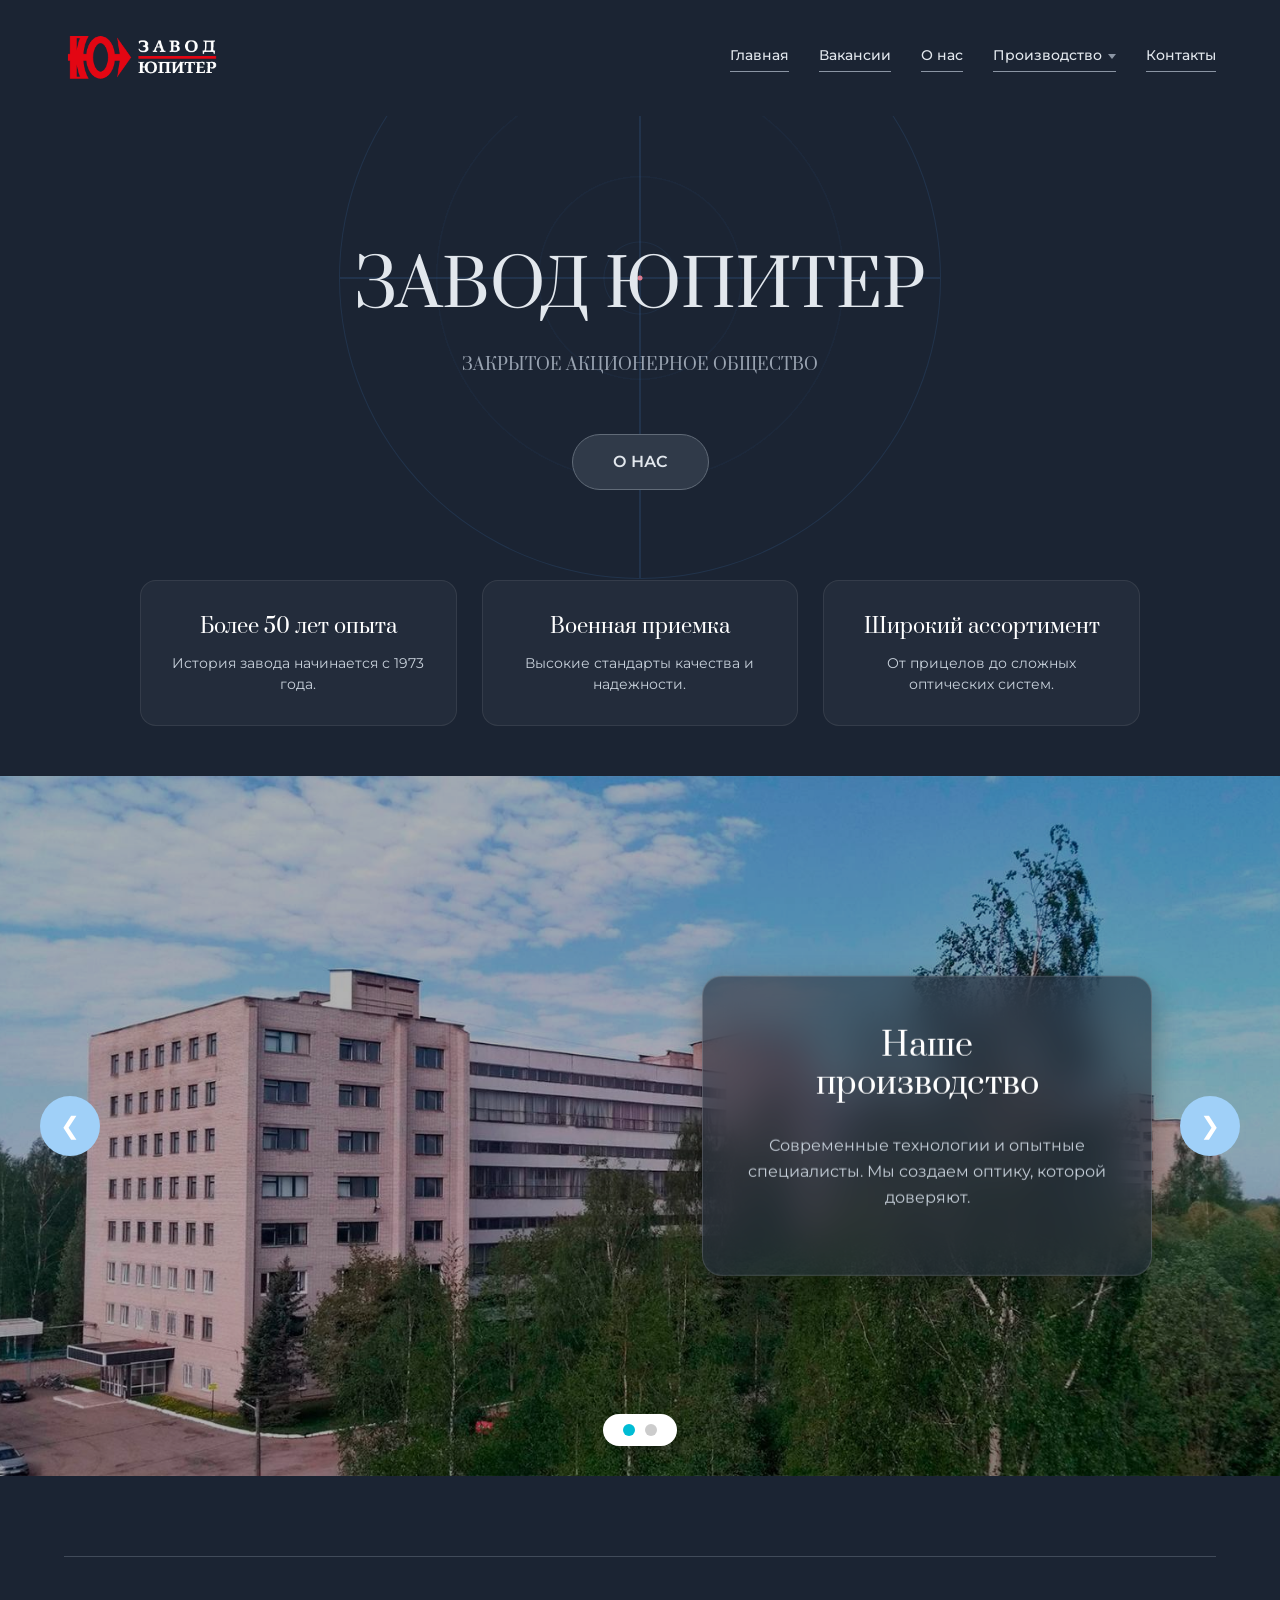
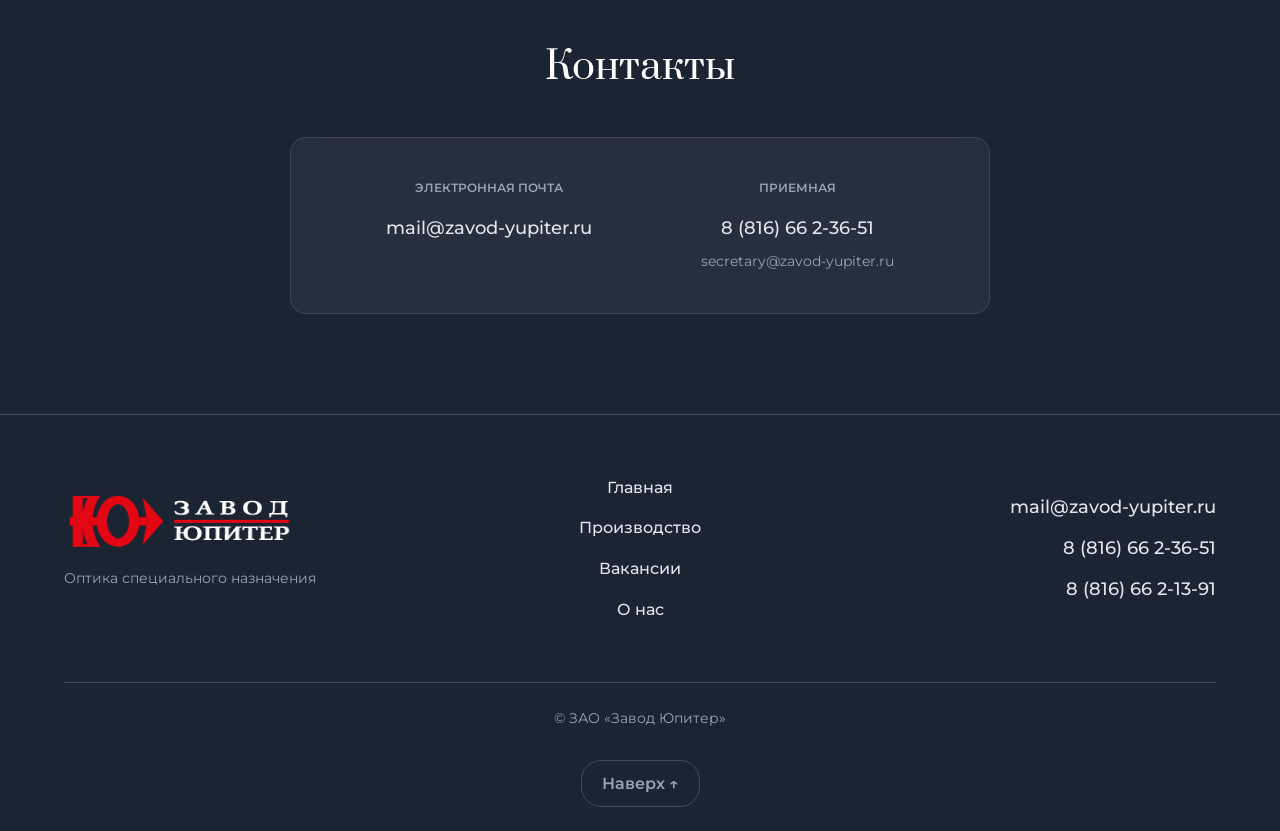
==== commit c9e6ed6b: "изменила" ====
--- a/index.html
+++ b/index.html
@@ -8,9 +8,7 @@
     <link href="https://fonts.googleapis.com/css2?family=Montserrat:wght@400;500;600&family=Prata&display=swap" rel="stylesheet">
 </head>
 <body id="top">
-
     <canvas id="particleCanvas"></canvas>
-
     <div class="site-wrapper">
         <div class="shapka">
             <a class="logo-ssylka" href="index.html"><img src="./img/logo1.png" alt="Логотип Завод Юпитер"></a>
@@ -18,10 +16,8 @@
                 <a href="index.html">Главная</a>
                 <a href="careers.html">Вакансии</a>
                 <a href="about.html">О нас</a>
-                
-                <!-- ВЫПАДАЮЩЕЕ МЕНЮ -->
                 <div class="dropdown">
-                    <a href="products.html" class="dropbtn">Производство ▾</a>
+                    <a href="products.html" class="dropbtn">Производство</a>
                     <div class="dropdown-content">
                         <div class="dropdown-col">
                             <p class="drop-title">Оптические приборы</p>
@@ -42,7 +38,6 @@
                         </div>
                     </div>
                 </div>
-
                 <a href="index.html#kontakty">Контакты</a>
             </div>
         </div>
@@ -69,14 +64,16 @@
         </div>
 
         <div class="slider-block" id="produkciya">
+            <!-- Слайд 1: Фото завода (foto3.jpg) -->
             <div class="slide active">
-                <div class="foto-fon"><img src="./img/foto.jpeg" alt="Завод"></div>
+                <div class="foto-fon"><img src="./img/foto3.jpg" alt="Завод"></div>
                 <div class="steklo-kartochka">
                     <p class="zagolovok-kartochki">Наше<br>производство</p>
                     <p style="margin-top: 20px; font-size: 16px; line-height: 1.6; color: #c8d1db; text-align: center;">Современные технологии и опытные специалисты. Мы создаем оптику, которой доверяют.</p>
                 </div>
             </div>
 
+            <!-- Слайд 2: Объектив (foto2.png) -->
             <div class="slide">
                 <div class="foto-fon"><img src="./img/foto2.png" alt="Объектив"></div>
                 <div class="steklo-kartochka">
@@ -106,19 +103,6 @@
             <div class="dots">
                 <span class="dot active" onclick="goToSlide(0)"></span>
                 <span class="dot" onclick="goToSlide(1)"></span>
-            </div>
-        </div>
-
-        <div class="patenty">
-            <div class="shapka-sekcii">
-                <p class="zagolovok-sekcii">Патентный портфель предприятия</p>
-                <p class="podzagolovok-sekcii">Нажмите на патент, чтобы увеличить</p>
-            </div>
-            <div class="setka-patentov">
-                <div class="patent-mesto" onclick="openModal('./img/pantent.jpg')"><img src="./img/pantent.jpg" alt="Патент 1" loading="lazy"></div>
-                <div class="patent-mesto" onclick="openModal('./img/pantent1.jpg')"><img src="./img/pantent1.jpg" alt="Патент 2" loading="lazy"></div>
-                <div class="patent-mesto" onclick="openModal('./img/pantent2.jpg')"><img src="./img/pantent2.jpg" alt="Патент 3" loading="lazy"></div>
-                <div class="patent-mesto" onclick="openModal('./img/pantent3.jpg')"><img src="./img/pantent3.jpg" alt="Патент 4" loading="lazy"></div>
             </div>
         </div>
 
@@ -143,6 +127,12 @@
                     <img src="./img/logo1.png" alt="Завод Юпитер" class="podval-logo">
                     <p class="podval-tekst">Оптика специального назначения</p>
                 </div>
+                <div class="podval-menu">
+                    <a href="index.html">Главная</a>
+                    <a href="products.html">Производство</a>
+                    <a href="careers.html">Вакансии</a>
+                    <a href="about.html">О нас</a>
+                </div>
                 <div class="podval-pravo">
                     <a class="podval-ssylka" href="mailto:mail@zavod-yupiter.ru">mail@zavod-yupiter.ru</a>
                     <a class="podval-ssylka" href="tel:+781666623651">8 (816) 66 2-36-51</a>
@@ -156,21 +146,12 @@
         </div>
     </div>
 
-    <div id="patentModal" class="modal">
-        <span class="close" onclick="closeModal()">&times;</span>
-        <img id="modalImage" src="" alt="Патент">
-    </div>
-
     <script>
-        // СКРИПТ ДЛЯ МОБИЛЬНОГО МЕНЮ
         document.addEventListener('DOMContentLoaded', function() {
             const dropBtn = document.querySelector('.dropbtn');
             const dropContent = document.querySelector('.dropdown-content');
             dropBtn.addEventListener('click', function(e) {
-                if (window.innerWidth <= 1000) {
-                    e.preventDefault(); 
-                    dropContent.classList.toggle('show');
-                }
+                if (window.innerWidth <= 1000) { e.preventDefault(); dropContent.classList.toggle('show'); }
             });
             window.addEventListener('click', function(e) {
                 if (!e.target.matches('.dropbtn') && !e.target.closest('.dropdown-content') && window.innerWidth <= 1000) {
@@ -178,15 +159,6 @@
                 }
             });
         });
-
-        // ПАТЕНТЫ И СЛАЙДЕР
-        function openModal(src) {
-            document.getElementById("modalImage").src = src;
-            document.getElementById("patentModal").style.display = "block";
-        }
-        function closeModal() {
-            document.getElementById("patentModal").style.display = "none";
-        }
 
         let currentSlide = 0;
         const slides = document.querySelectorAll('.slide');
@@ -205,12 +177,9 @@
         function prevSlide() { showSlide(currentSlide - 1); }
         function goToSlide(index) { showSlide(index); }
 
-        // СИНИЕ ЧАСТИЦЫ
         const canvas = document.getElementById('particleCanvas');
         const ctx = canvas.getContext('2d');
-        let width, height;
-        let particles = [];
-        let mouse = { x: -1000, y: -1000 };
+        let width, height, particles = [], mouse = { x: -1000, y: -1000 };
         function resize() { width = canvas.width = window.innerWidth; height = canvas.height = window.innerHeight; }
         window.addEventListener('resize', resize); resize();
         window.addEventListener('mousemove', (e) => { mouse.x = e.clientX; mouse.y = e.clientY; });
--- a/style.css
+++ b/style.css
@@ -39,7 +39,7 @@
     box-shadow: 0 0 50px rgba(0,0,0,0.8);
 }
 
-/* ================= ШАПКА И ВЫПАДАЮЩЕЕ МЕНЮ ================= */
+/* ================= ШАПКА И МЕНЮ ================= */
 .shapka {
     min-height: 116px;
     width: calc(100% - 128px);
@@ -48,12 +48,16 @@
     align-items: center;
     justify-content: space-between;
     position: relative;
-    z-index: 100; /* Чтобы меню было поверх контента */
+    z-index: 100;
 }
 
 .logo-ssylka img { height: 50px; display: block; }
 
-.menu { display: flex; gap: 30px; align-items: center; }
+.menu { 
+    display: flex; 
+    gap: 30px; 
+    align-items: center;
+}
 
 .menu > a, .dropbtn {
     font-size: 14px;
@@ -62,6 +66,9 @@
     padding-bottom: 4px;
     transition: color 0.3s, border-color 0.3s;
     cursor: pointer;
+    display: flex;
+    align-items: center; 
+    gap: 6px; 
 }
 
 .menu > a:hover, .dropdown:hover .dropbtn { 
@@ -69,11 +76,28 @@
     border-color: #f17882; 
 }
 
+/* КРАСИВАЯ СТРЕЛОЧКА ВНИЗ (через CSS) */
+.dropbtn::after {
+    content: '';
+    display: inline-block;
+    width: 0;
+    height: 0;
+    border-left: 4px solid transparent;
+    border-right: 4px solid transparent;
+    border-top: 5px solid #8b95a4;
+    transition: border-color 0.3s;
+    margin-top: 2px;
+}
+
+.dropdown:hover .dropbtn::after {
+    border-top-color: #f17882;
+}
+
 .dropdown { position: relative; display: inline-block; }
 
 .dropdown-content {
     position: absolute;
-    top: 40px;
+    top: 35px;
     left: 50%;
     transform: translate(-50%, 10px);
     background: rgba(27, 36, 51, 0.95);
@@ -98,15 +122,10 @@
 }
 
 .dropdown-col { display: flex; flex-direction: column; gap: 10px; text-align: left; }
-
 .drop-title {
-    font-size: 16px;
-    color: #99a3b1;
-    margin-bottom: 5px;
-    border-bottom: 1px solid rgba(255, 255, 255, 0.1);
-    padding-bottom: 10px;
-}
-
+    font-size: 16px; color: #99a3b1; margin-bottom: 5px;
+    border-bottom: 1px solid rgba(255, 255, 255, 0.1); padding-bottom: 10px;
+}
 .dropdown-col a { font-size: 14px; color: #e2e7ed; transition: color 0.2s; }
 .dropdown-col a:hover { color: #f17882; }
 
@@ -203,27 +222,16 @@
 .dot { width: 12px; height: 12px; border-radius: 50%; background: #cccccc; cursor: pointer; transition: background 0.3s; }
 .dot.active { background: #00bcd4; }
 
-/* ПАТЕНТЫ */
-.patenty { width: calc(100% - 128px); max-width: 1200px; margin: 0 auto; padding: 60px 0 80px; }
-.shapka-sekcii { text-align: center; margin-bottom: 40px; }
-.zagolovok-sekcii { font-size: 38px; margin-bottom: 15px; }
-.podzagolovok-sekcii { font-size: 16px; color: #99a3b1; }
-.setka-patentov { display: grid; grid-template-columns: repeat(4, 1fr); gap: 20px; max-width: 800px; margin: 0 auto; }
-.patent-mesto { aspect-ratio: 3 / 4; border-radius: 12px; overflow: hidden; padding: 6px; background: rgba(37, 47, 62, 0.42); backdrop-filter: blur(20px); border: 1px solid rgba(255, 255, 255, 0.14); cursor: pointer; transition: transform 0.2s; }
-.patent-mesto:hover { transform: scale(1.05); }
-.patent-mesto img { width: 100%; height: 100%; object-fit: cover; background: #f4f4f4; border-radius: 8px; }
-
-.modal { display: none; position: fixed; top: 0; left: 0; width: 100%; height: 100%; background: rgba(0, 0, 0, 0.9); z-index: 9999; backdrop-filter: blur(5px); }
-.modal img { margin: 5vh auto; max-width: 90%; max-height: 90vh; border-radius: 8px; display: block; }
-.close { position: absolute; top: 20px; right: 40px; font-size: 40px; color: #fff; cursor: pointer; font-weight: bold; }
-
 /* КОНТАКТЫ */
 .kontakty { width: calc(100% - 128px); max-width: 1200px; margin: 0 auto; border-top: 1px solid #414b5a; padding: 80px 0 100px; text-align: center; }
+.zagolovok-sekcii { font-size: 38px; margin-bottom: 15px; color: #ffffff; }
 .steklo-blok { display: flex; justify-content: space-around; max-width: 700px; margin: 40px auto 0; padding: 40px; background: rgba(255, 255, 255, 0.05); backdrop-filter: blur(15px); border: 1px solid rgba(255, 255, 255, 0.1); border-radius: 16px; }
 .kontakt-kol { display: flex; flex-direction: column; gap: 8px; }
 .nadzagolovok { font-size: 12px; text-transform: uppercase; color: #99a3b1; margin-bottom: 8px; font-weight: 600; }
 .ssylka { font-size: 18px; font-weight: 500; }
 .ssylka:hover { color: #f17882; }
+.ssylka-serebro { font-size: 14px; color: #99a3b1; }
+.ssylka-serebro:hover { color: #f17882; }
 
 /* ОБЩАЯ ОБЕРТКА СТРАНИЦ */
 .about-wrapper { width: calc(100% - 128px); max-width: 1000px; margin: 20px auto 80px; background: #232e3d; border: 1px solid #2d3a4d; border-radius: 30px; padding: 40px; }
@@ -267,25 +275,22 @@
 details[open] .plus { transform: rotate(45deg); color: #f17882; }
 .vacancy-content { padding: 0 25px 25px 25px; color: #c8d1db; font-size: 15px; }
 
-/* ПОДВАЛ */
+/* ================= ПОДВАЛ ================= */
 .podval { border-top: 1px solid #414b5a; padding: 60px 0 0; }
-.podval-obolochka { width: calc(100% - 128px); max-width: 1200px; margin: 0 auto; display: flex; justify-content: space-between; align-items: center; padding-bottom: 60px; }
-.podval-levo { display: flex; flex-direction: column; gap: 15px; }
+.podval-obolochka { width: calc(100% - 128px); max-width: 1200px; margin: 0 auto; display: flex; justify-content: space-between; align-items: center; padding-bottom: 60px; gap: 30px; }
+.podval-levo { display: flex; flex-direction: column; gap: 15px; flex: 1; }
 .podval-logo { height: 60px; width: auto; }
 .podval-tekst { color: #99a3b1; font-size: 14px; }
-.podval-pravo { display: flex; flex-direction: column; gap: 12px; text-align: right; }
+.podval-menu { display: flex; flex-direction: column; gap: 15px; text-align: center; flex: 1; }
+.podval-menu a { font-size: 16px; font-weight: 500; color: #e2e7ed; transition: color 0.3s; }
+.podval-menu a:hover { color: #f17882; }
+.podval-pravo { display: flex; flex-direction: column; gap: 12px; text-align: right; flex: 1; }
 .podval-ssylka { font-size: 18px; font-weight: 500; color: #e2e7ed; }
+.podval-ssylka:hover { color: #f17882; }
 .podval-niz { width: calc(100% - 128px); max-width: 1200px; margin: 0 auto; padding: 24px 0; border-top: 1px solid #414b5a; display: flex; flex-direction: column; justify-content: center; align-items: center; gap: 15px; font-size: 14px; color: #99a3b1; }
 .btn-up { font-weight: 600; color: #99a3b1; font-size: 16px; padding: 10px 20px; border: 1px solid #414b5a; border-radius: 20px; transition: 0.3s; }
 .btn-up:hover { color: #f17882; border-color: #f17882; }
-/* ================= ФОТО В КАТЕГОРИЯХ ================= */
-.product-img {
-    width: 100%;
-    height: 300px;
-    object-fit: cover; /* Фото заполняет блок, не искажаясь */
-    border-radius: 12px;
-    display: block;
-}
+
 /* ================= АДАПТИВ ================= */
 @media (max-width: 1000px) {
     .shapka, .pervyy-ekran, .patenty, .kontakty, .podval-obolochka, .about-wrapper, .podval-niz { width: calc(100% - 64px); }
@@ -297,22 +302,11 @@
     .next { right: 20px; }
     .top-scroll-block { grid-template-columns: repeat(3, 1fr); gap: 15px; }
     .pervyy-ekran::before, .pervyy-ekran::after { width: 450px; height: 450px; }
-    .setka-patentov { max-width: 600px; gap: 15px; }
     
-    /* Меню на планшетах и телефонах */
-    .dropdown-content {
-        display: none;
-        position: absolute;
-        top: 40px; left: 50%; transform: translateX(-50%);
-        flex-direction: column;
-        width: 260px;
-        padding: 20px;
-        background: #232e3d;
-        box-shadow: 0 10px 30px rgba(0,0,0,0.8);
-        opacity: 1; visibility: visible;
-    }
+    .dropdown-content { display: none; position: absolute; top: 35px; left: 50%; transform: translateX(-50%); flex-direction: column; width: 260px; padding: 20px; background: #232e3d; box-shadow: 0 10px 30px rgba(0,0,0,0.8); opacity: 1; visibility: visible; }
     .dropdown-content.show { display: flex; }
     .dropdown:hover .dropdown-content { transform: translateX(-50%); }
+    .podval-obolochka { flex-wrap: wrap; }
 }
 
 @media (max-width: 700px) {
@@ -326,7 +320,9 @@
     .col-photo { min-height: 360px; width: 100%; }
     .obj-left { width: 55%; transform: rotate(146deg); top: 20px; left: 0%; }
     .obj-right { width: 50%; transform: rotate(186deg); top: 150px; right: 0%; }
-    .podval-obolochka { flex-direction: column; align-items: flex-start; gap: 30px; padding-bottom: 40px; }
+    .podval-obolochka { flex-direction: column; align-items: center; gap: 40px; padding-bottom: 40px; text-align: center; }
+    .podval-pravo { text-align: center; }
+    .podval-levo { align-items: center; }
     .top-scroll-block { grid-template-columns: 1fr; gap: 15px; }
     .scroll-item { padding: 20px; }
     .slider-block { height: 500px; }
@@ -336,7 +332,6 @@
     .prev { left: 10px; }
     .next { right: 10px; }
     .pervyy-ekran::before, .pervyy-ekran::after { width: 300px; height: 300px; }
-    .setka-patentov { max-width: 100%; grid-template-columns: repeat(2, 1fr); gap: 10px; }
     .production-item summary { font-size: 16px; padding: 20px; }
     .production-content { padding: 0 20px 20px 20px; }
 }
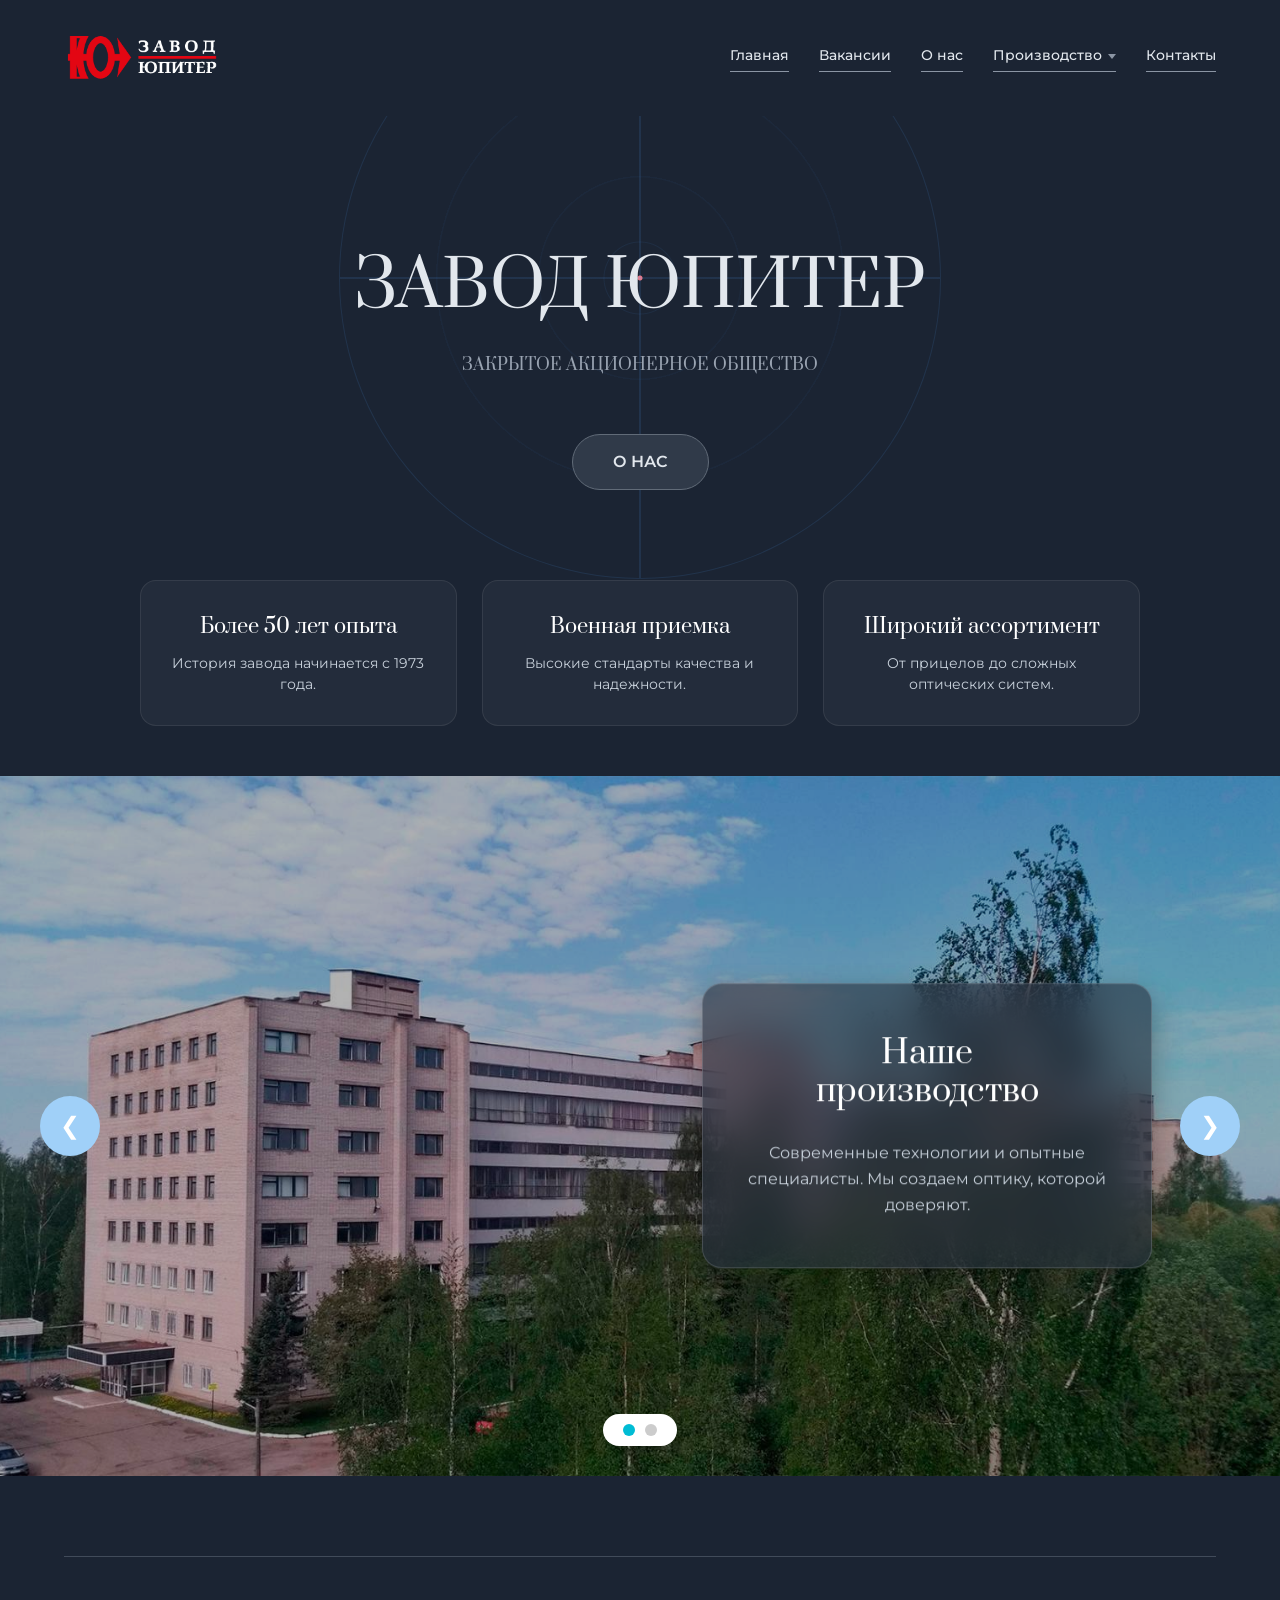
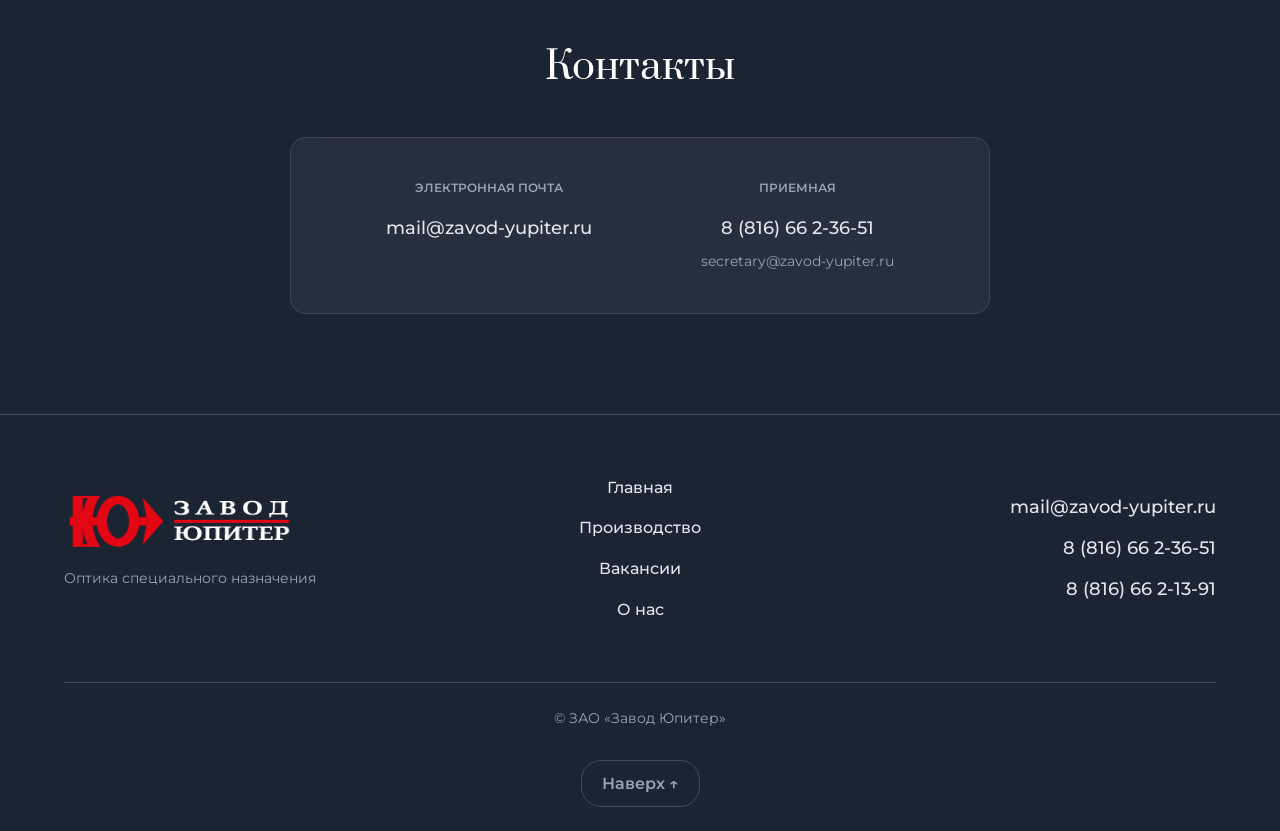
==== commit 261d7d3b: "изменила" ====
--- a/index.html
+++ b/index.html
@@ -63,37 +63,28 @@
             </div>
         </div>
 
+        <!-- СЛАЙДЕР -->
         <div class="slider-block" id="produkciya">
-            <!-- Слайд 1: Фото завода (foto3.jpg) -->
+            
+            <!-- Слайд 1: Завод -->
             <div class="slide active">
                 <div class="foto-fon"><img src="./img/foto3.jpg" alt="Завод"></div>
                 <div class="steklo-kartochka">
                     <p class="zagolovok-kartochki">Наше<br>производство</p>
-                    <p style="margin-top: 20px; font-size: 16px; line-height: 1.6; color: #c8d1db; text-align: center;">Современные технологии и опытные специалисты. Мы создаем оптику, которой доверяют.</p>
+                    <p style="margin-top: 20px; font-size: 16px; line-height: 1.6; color: #c8d1db; text-align: center; margin-bottom: 0;">Современные технологии и опытные специалисты. Мы создаем оптику, которой доверяют.</p>
                 </div>
             </div>
 
-            <!-- Слайд 2: Объектив (foto2.png) -->
+            <!-- Слайд 2: Объектив (3 КАТЕГОРИИ КАК В ПРОИЗВОДСТВЕ) -->
             <div class="slide">
                 <div class="foto-fon"><img src="./img/foto2.png" alt="Объектив"></div>
                 <div class="steklo-kartochka">
                     <p class="zagolovok-kartochki">Оптика<br>специального<br>назначения</p>
-                    <details class="lens-details">
-                        <summary>Приборы ночного видения</summary>
-                        <p>Оборудование для наблюдения в условиях низкой освещенности и полной темноты.</p>
-                    </details>
-                    <details class="lens-details">
-                        <summary>Коллиматорные прицелы</summary>
-                        <p>Оптические прицелы с прицельной маркой, обеспечивающие быструю и точную наводку.</p>
-                    </details>
-                    <details class="lens-details">
-                        <summary>Зрительные трубки</summary>
-                        <p>Компактные приборы для наблюдения, отличающиеся высокой светосилой.</p>
-                    </details>
-                    <details class="lens-details">
-                        <summary>Аксессуары и крепления</summary>
-                        <p>Надежные крепления и сопутствующие товары для комфортного использования оптики.</p>
-                    </details>
+                    
+                    <!-- ССЫЛКИ НА СТРАНИЦУ ПРОИЗВОДСТВА -->
+                    <a href="products.html" class="slider-nav-link">Оптические приборы</a>
+                    <a href="products.html" class="slider-nav-link">Прицельные комплексы</a>
+                    <a href="products.html" class="slider-nav-link">Специальные решения</a>
                 </div>
             </div>
 
--- a/style.css
+++ b/style.css
@@ -76,7 +76,6 @@
     border-color: #f17882; 
 }
 
-/* КРАСИВАЯ СТРЕЛОЧКА ВНИЗ (через CSS) */
 .dropbtn::after {
     content: '';
     display: inline-block;
@@ -198,12 +197,33 @@
 }
 .steklo-kartochka .zagolovok-kartochki { font-size: 32px; line-height: 1.2; margin-bottom: 30px; color: #ffffff; }
 
-.lens-details { border-bottom: 1px solid rgba(255, 255, 255, 0.1); margin-bottom: 10px; text-align: left; }
-.lens-details summary { cursor: pointer; font-size: 16px; font-weight: 500; padding: 10px 0; list-style: none; display: flex; justify-content: space-between; align-items: center; color: #ffffff; }
-.lens-details summary::-webkit-details-marker { display: none; } 
-.lens-details summary::after { content: '+'; font-size: 20px; color: #99a3b1; transition: 0.3s; }
-.lens-details[open] summary::after { content: '−'; color: #f17882; }
-.lens-details p { font-size: 14px; color: #c8d1db; padding-bottom: 15px; margin: 0; line-height: 1.6; }
+/* НОВЫЕ ССЫЛКИ В СЛАЙДЕРЕ */
+.slider-nav-link {
+    display: flex;
+    justify-content: space-between;
+    align-items: center;
+    border-bottom: 1px solid rgba(255, 255, 255, 0.1);
+    padding: 15px 0;
+    font-size: 16px;
+    font-weight: 500;
+    color: #ffffff;
+    transition: color 0.3s, border-color 0.3s;
+    text-align: left;
+}
+.slider-nav-link:hover { 
+    color: #f17882; 
+    border-color: #f17882;
+}
+.slider-nav-link::after {
+    content: '→';
+    font-size: 20px;
+    color: #99a3b1;
+    transition: transform 0.3s, color 0.3s;
+}
+.slider-nav-link:hover::after {
+    transform: translateX(5px);
+    color: #f17882;
+}
 
 .arrow {
     position: absolute; top: 50%; transform: translateY(-50%); z-index: 10;
